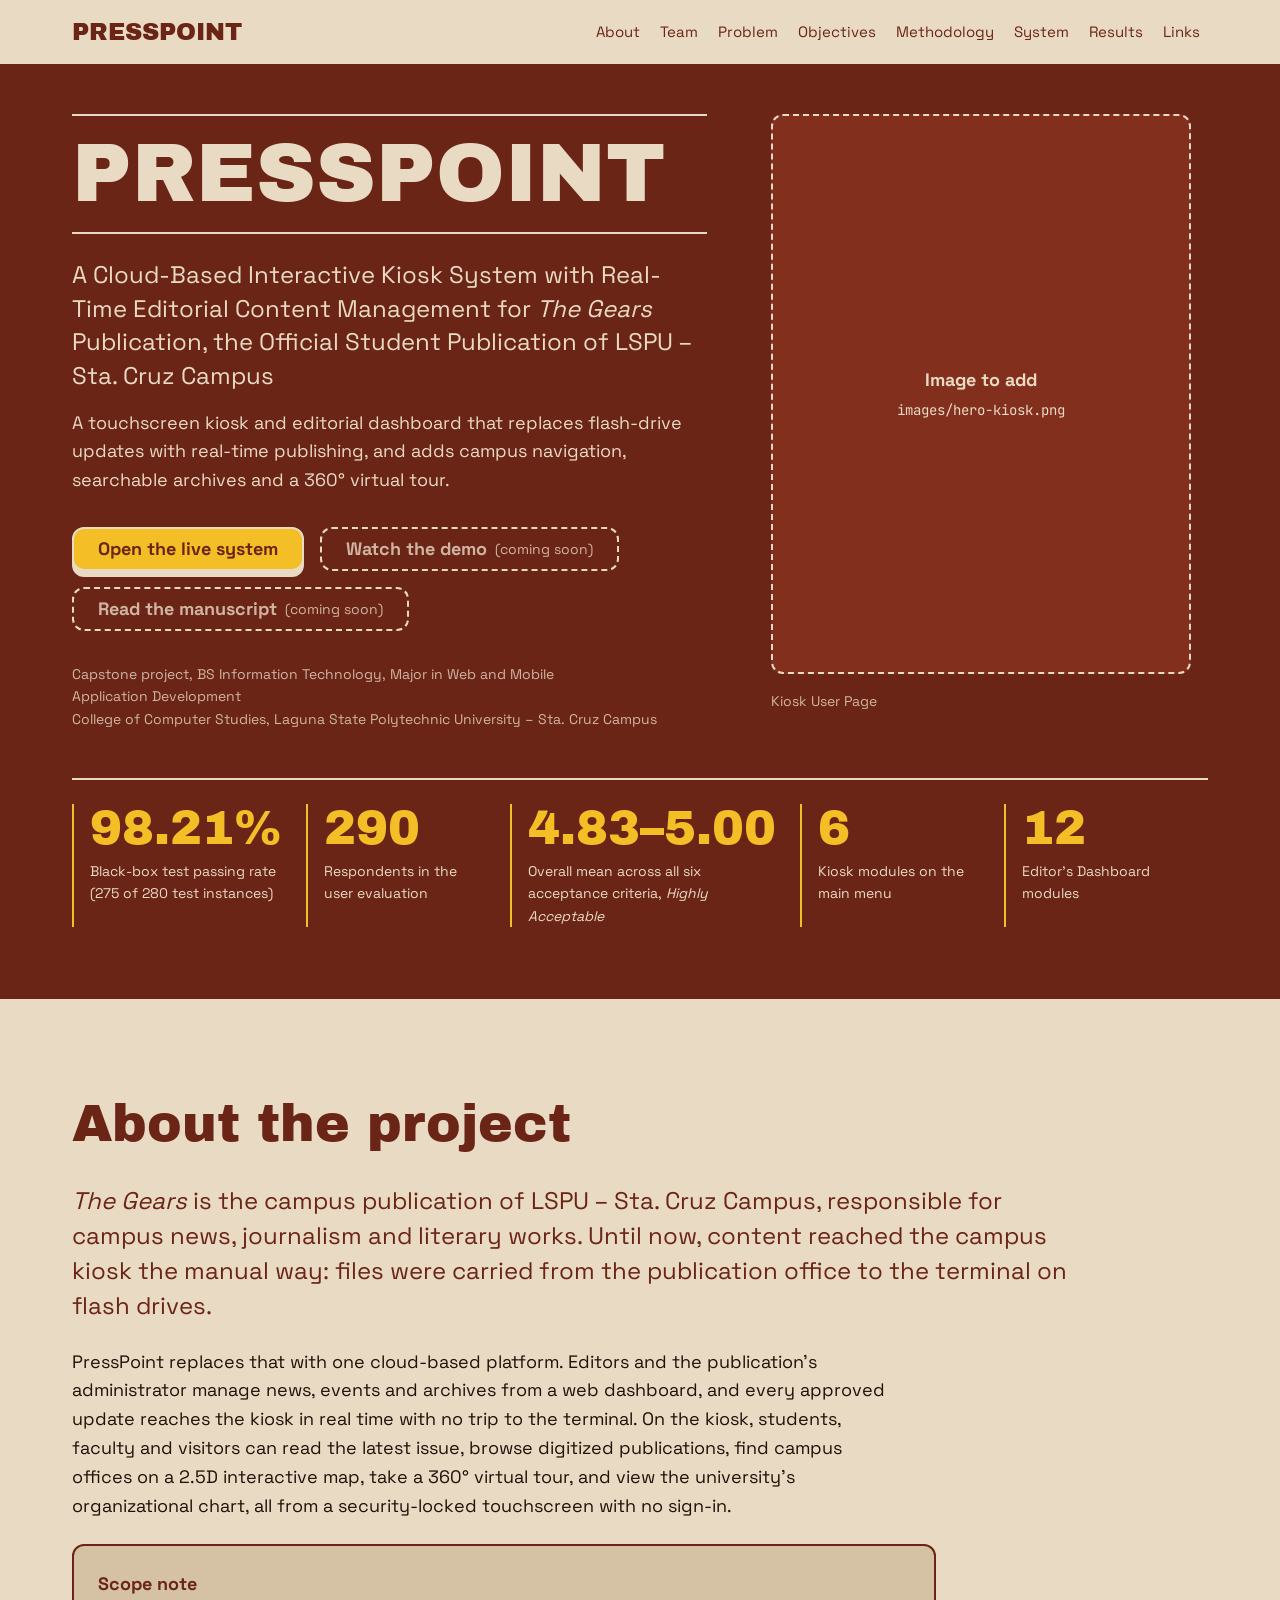
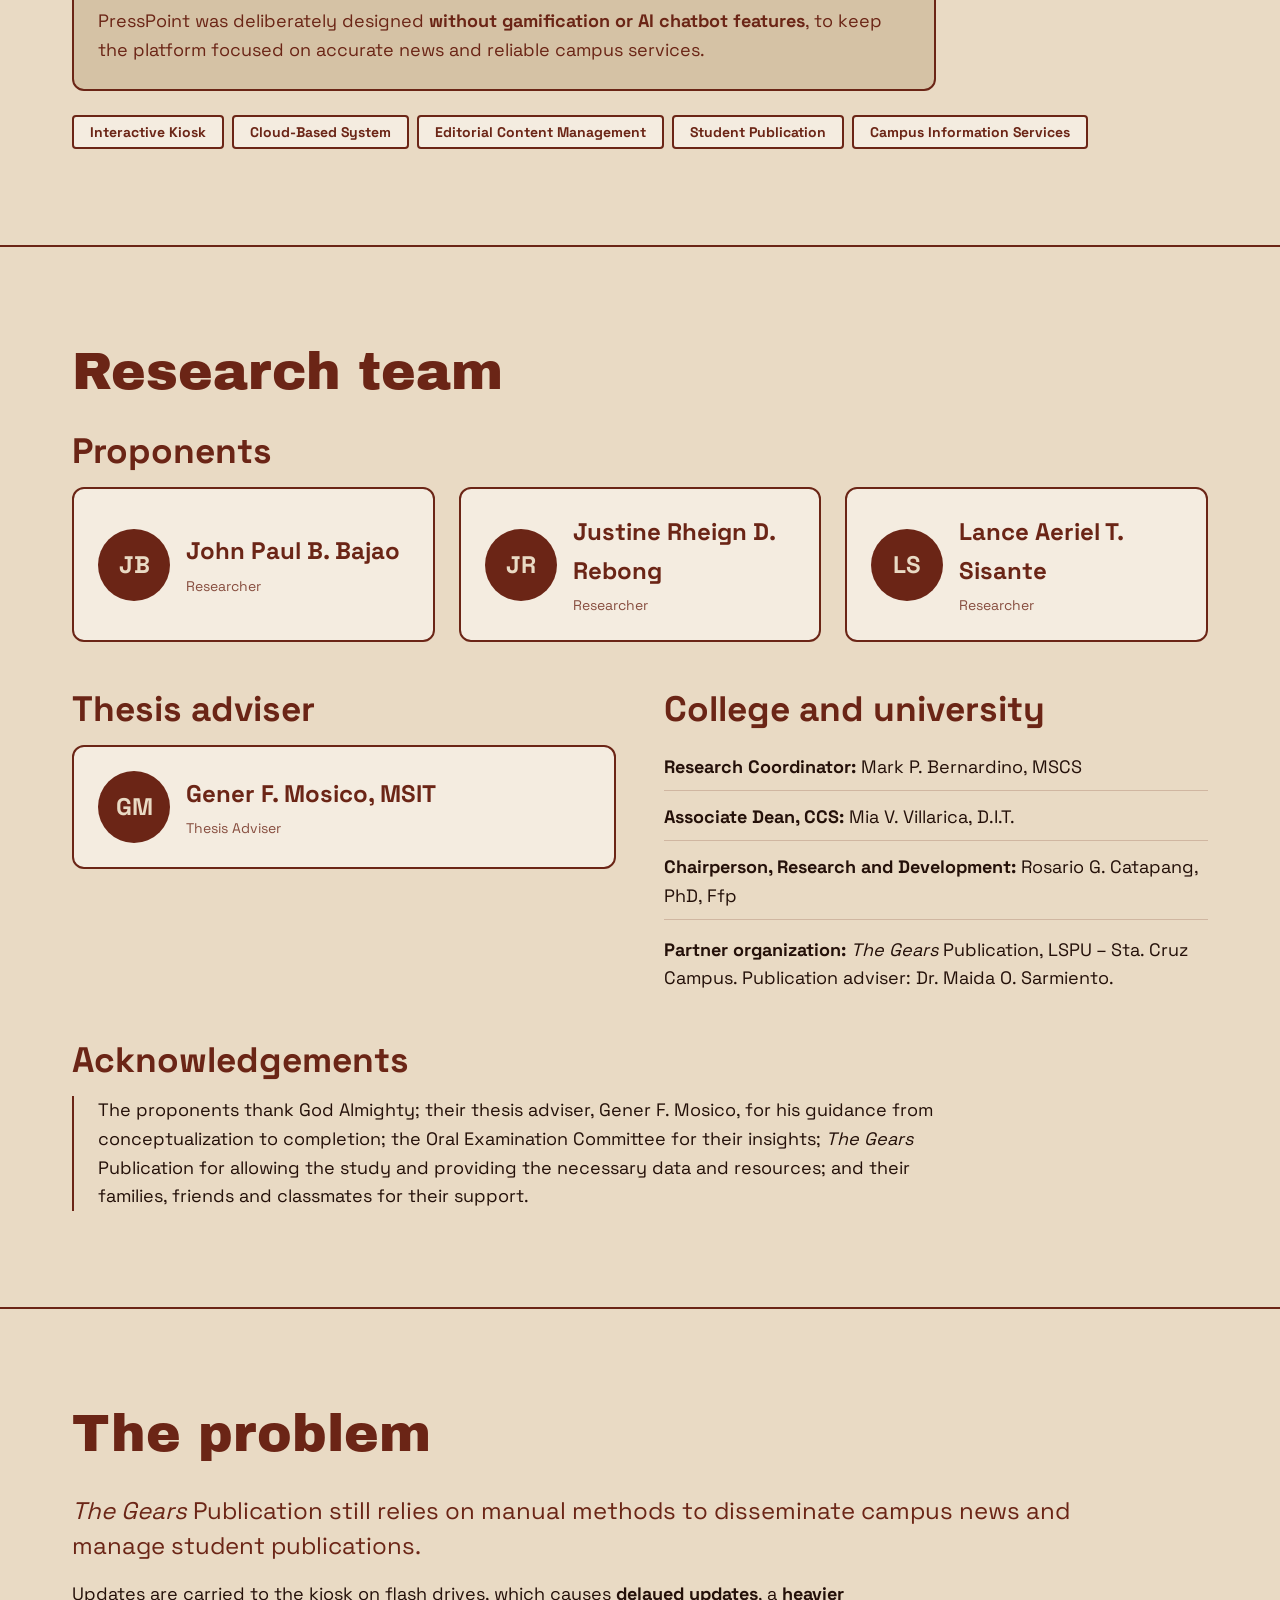
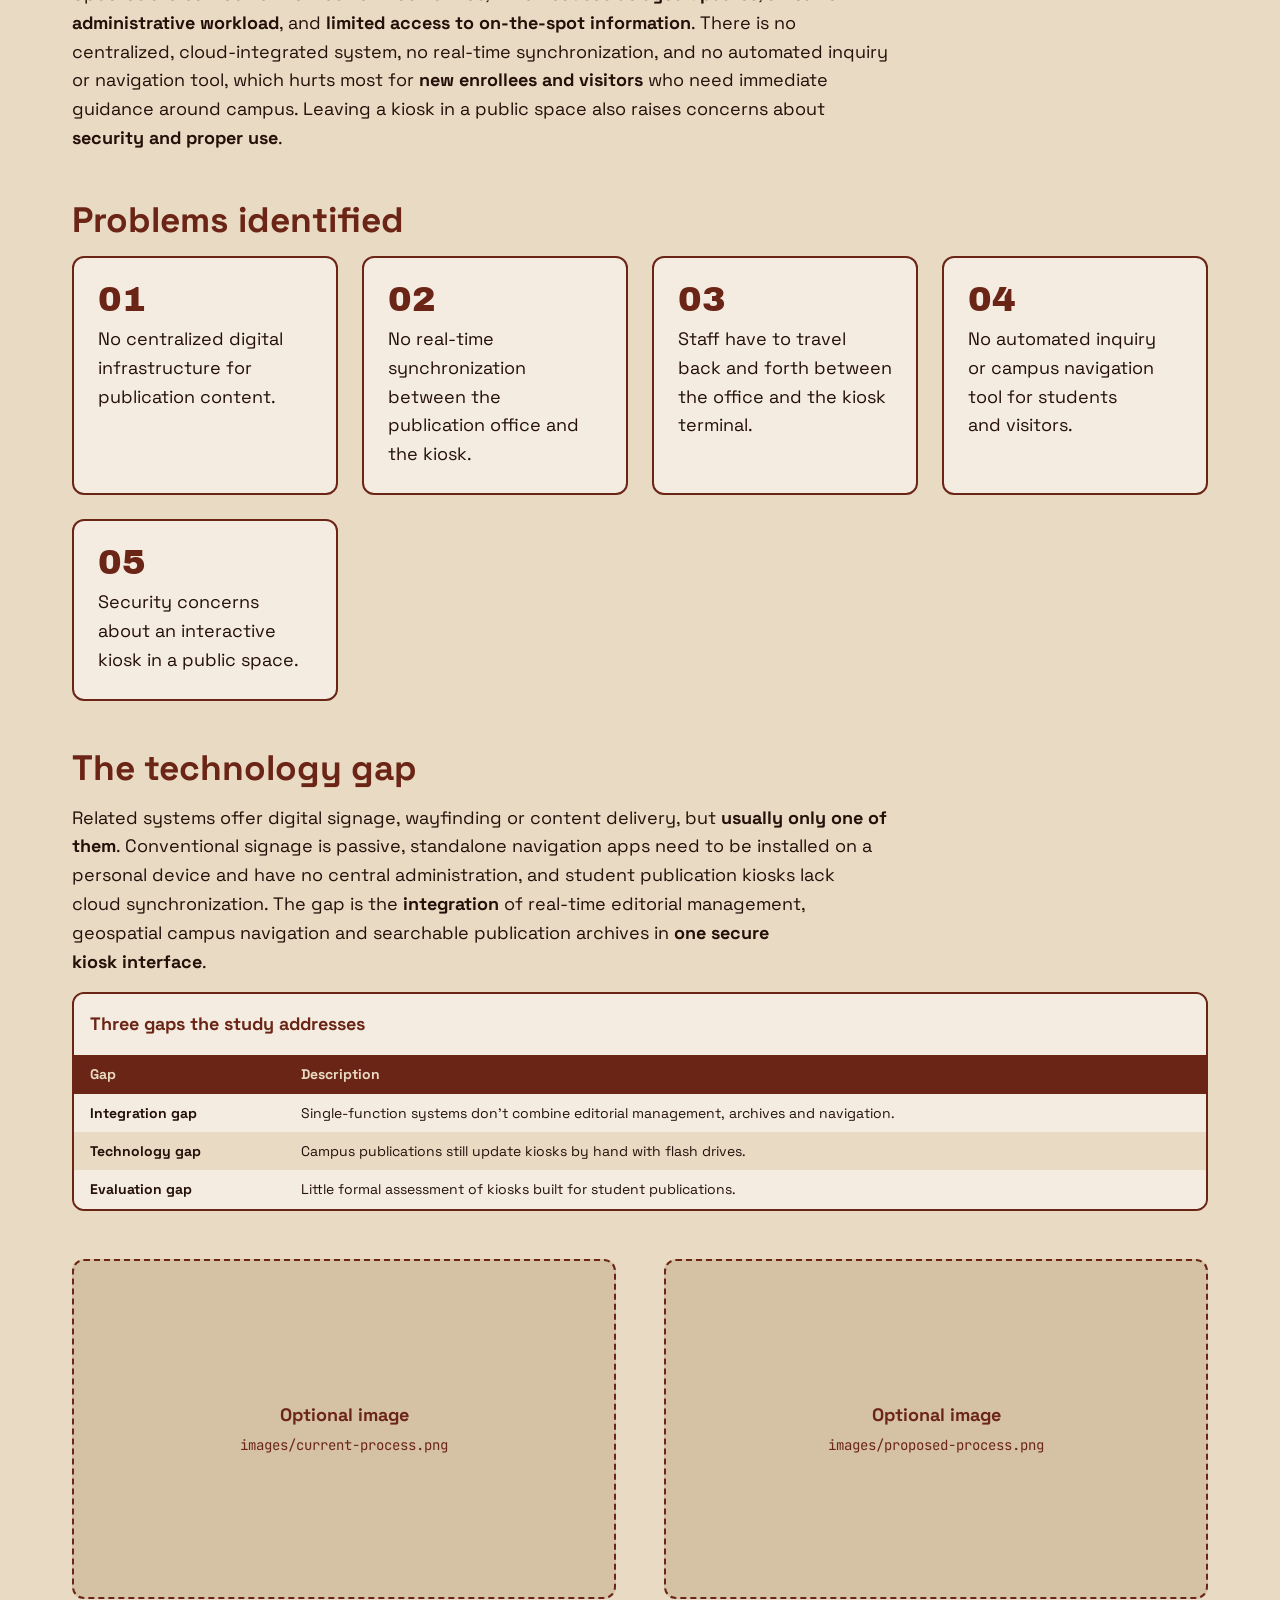
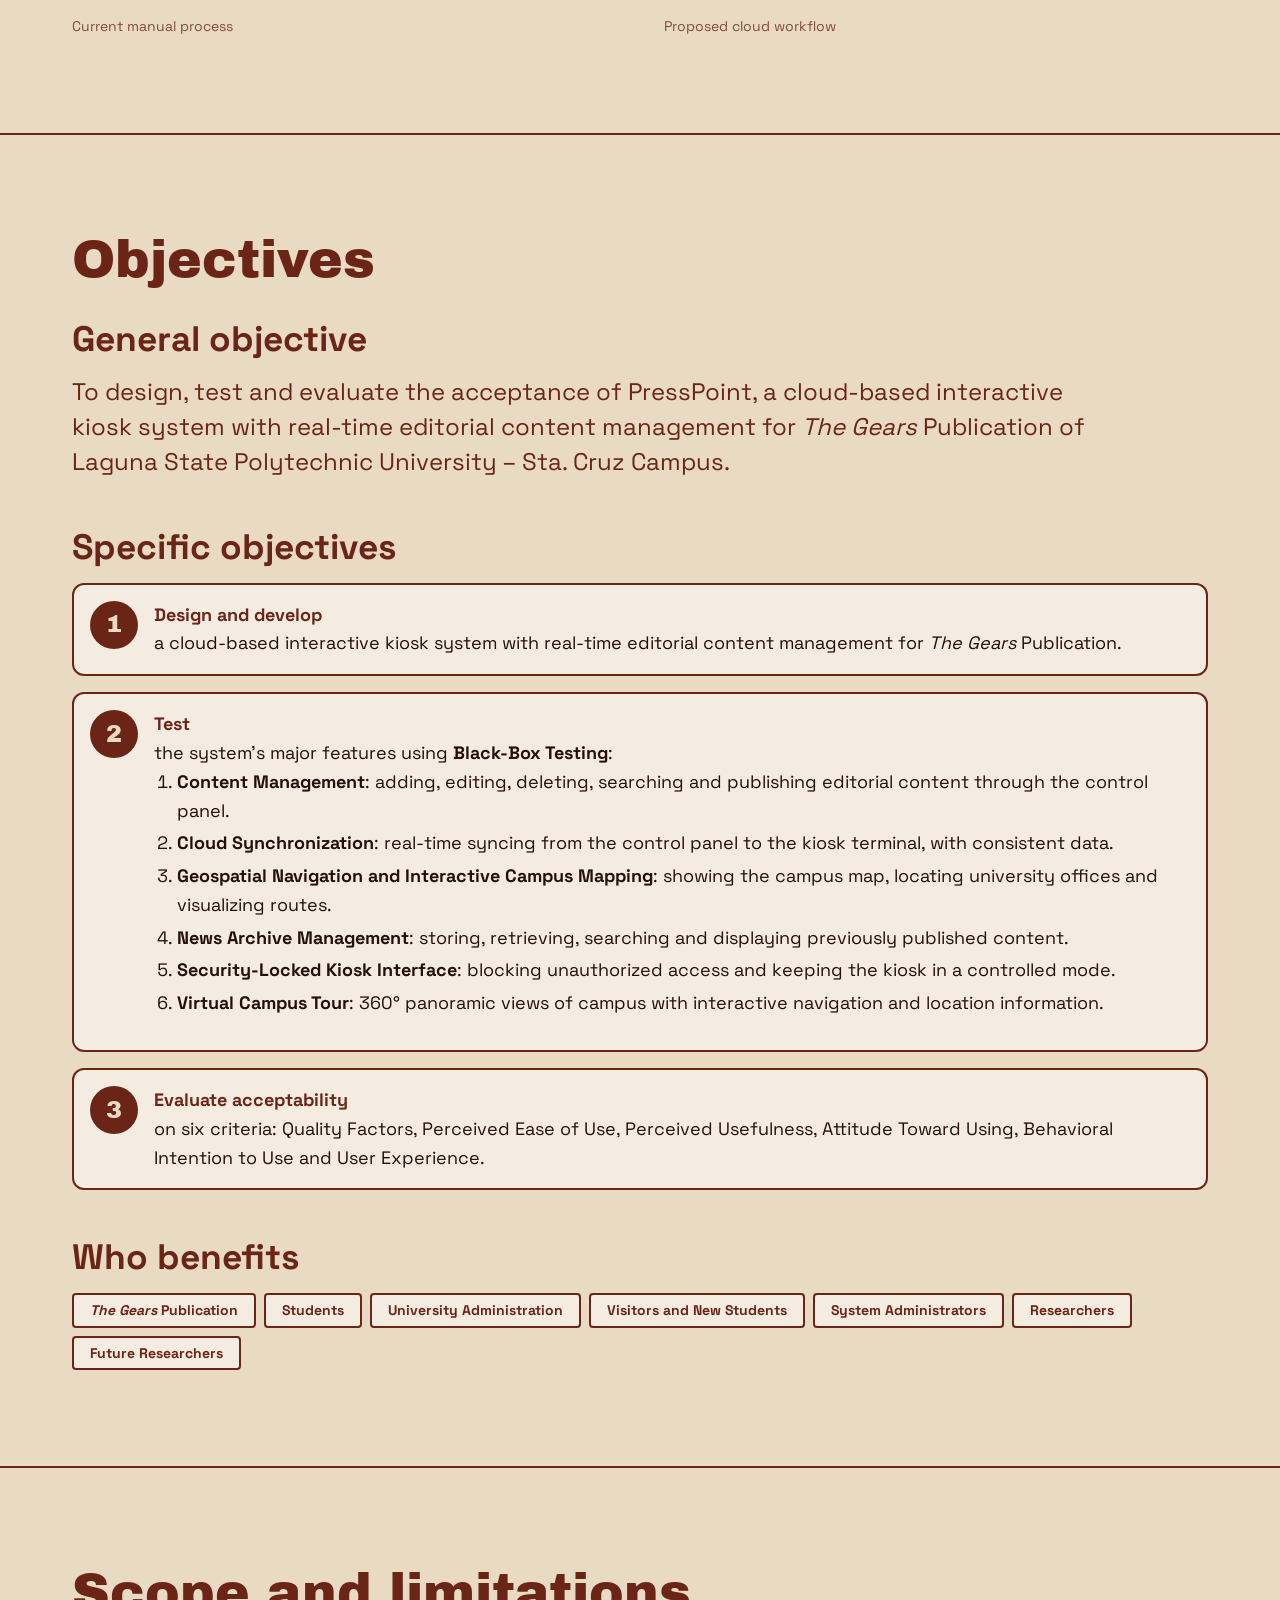
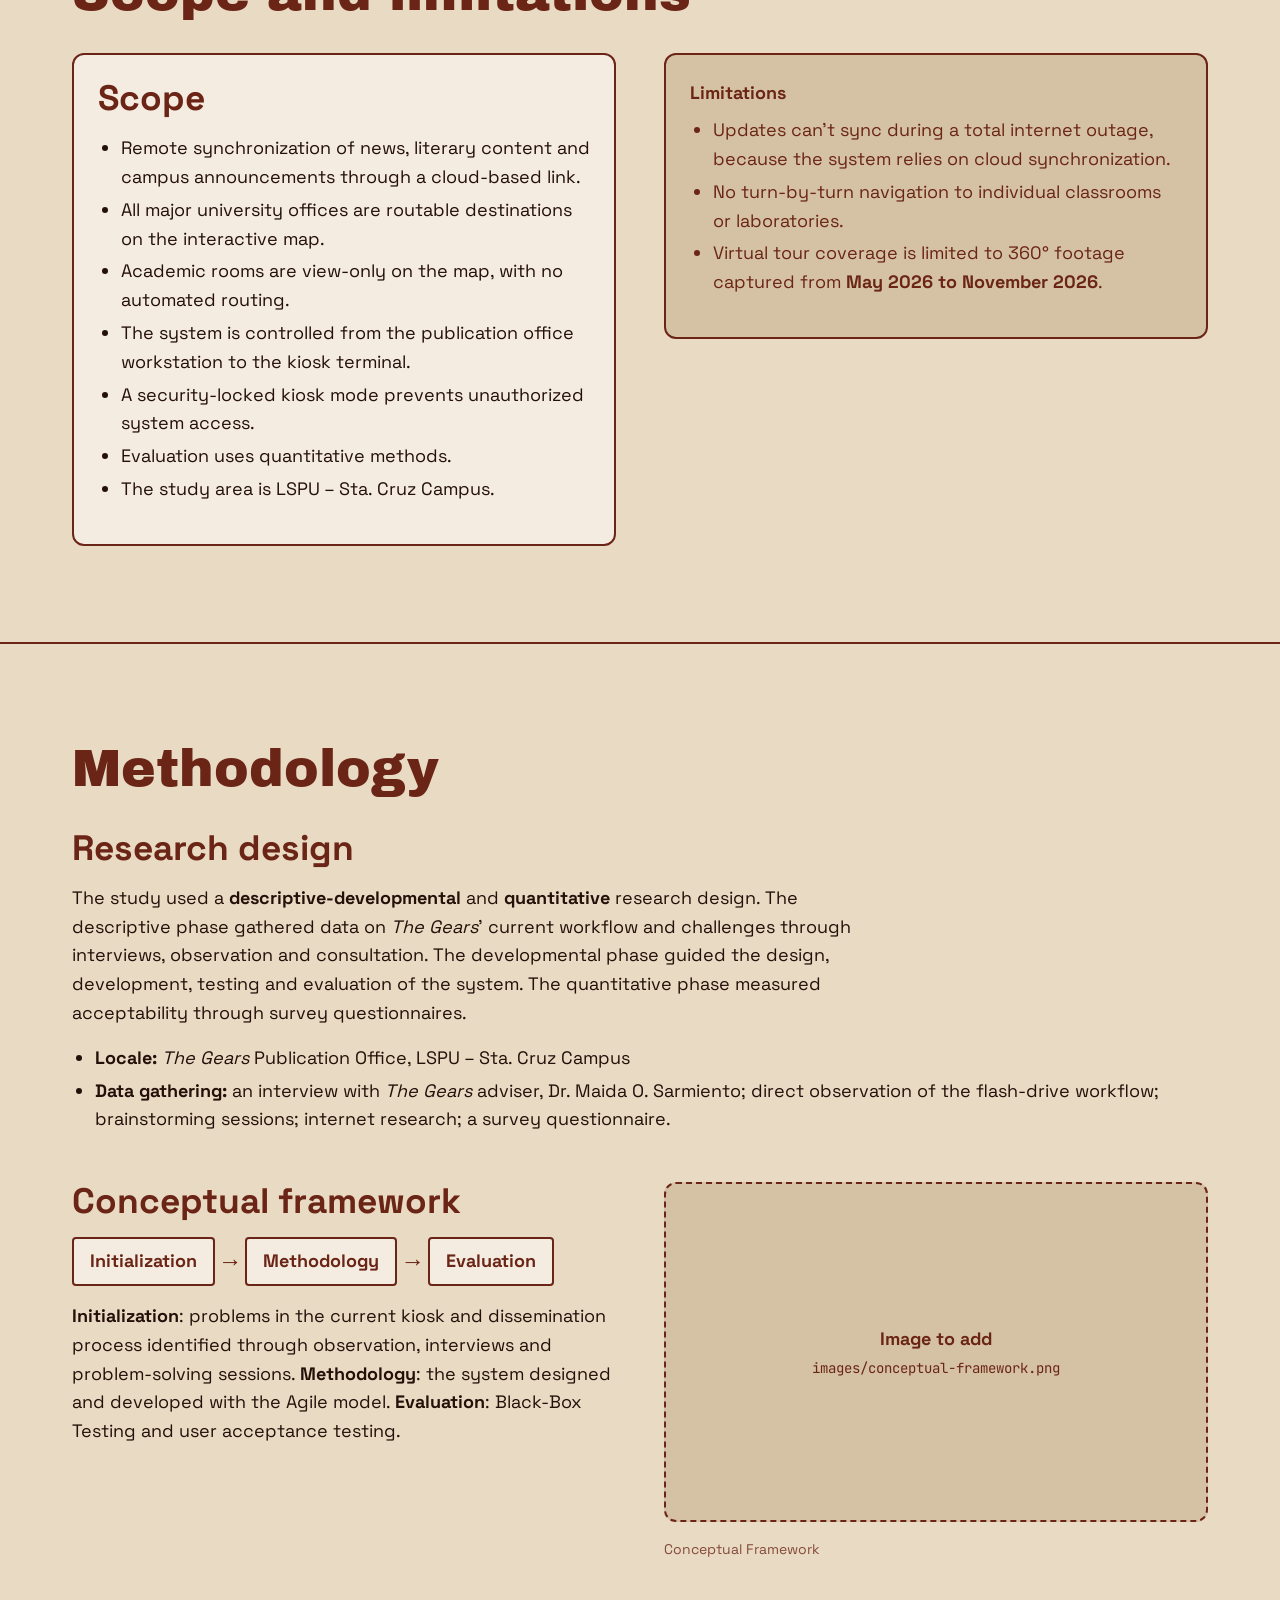
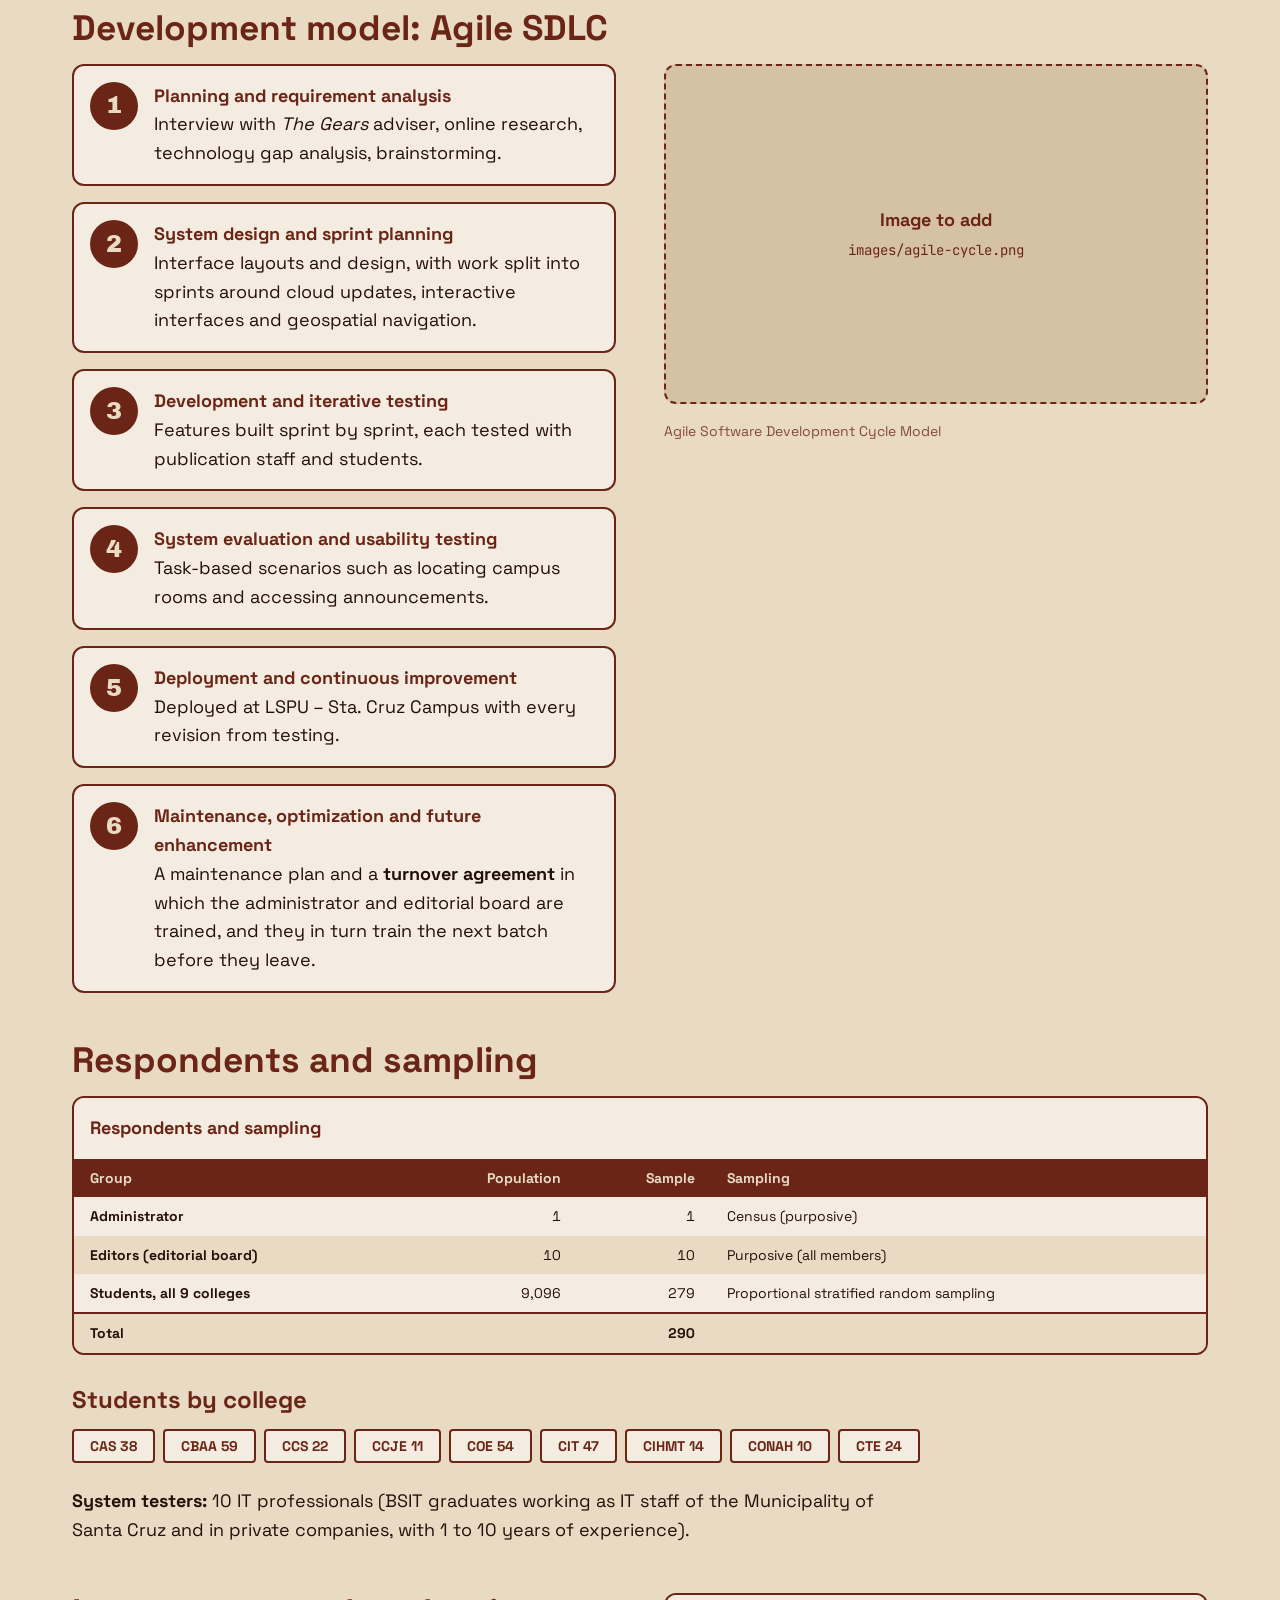
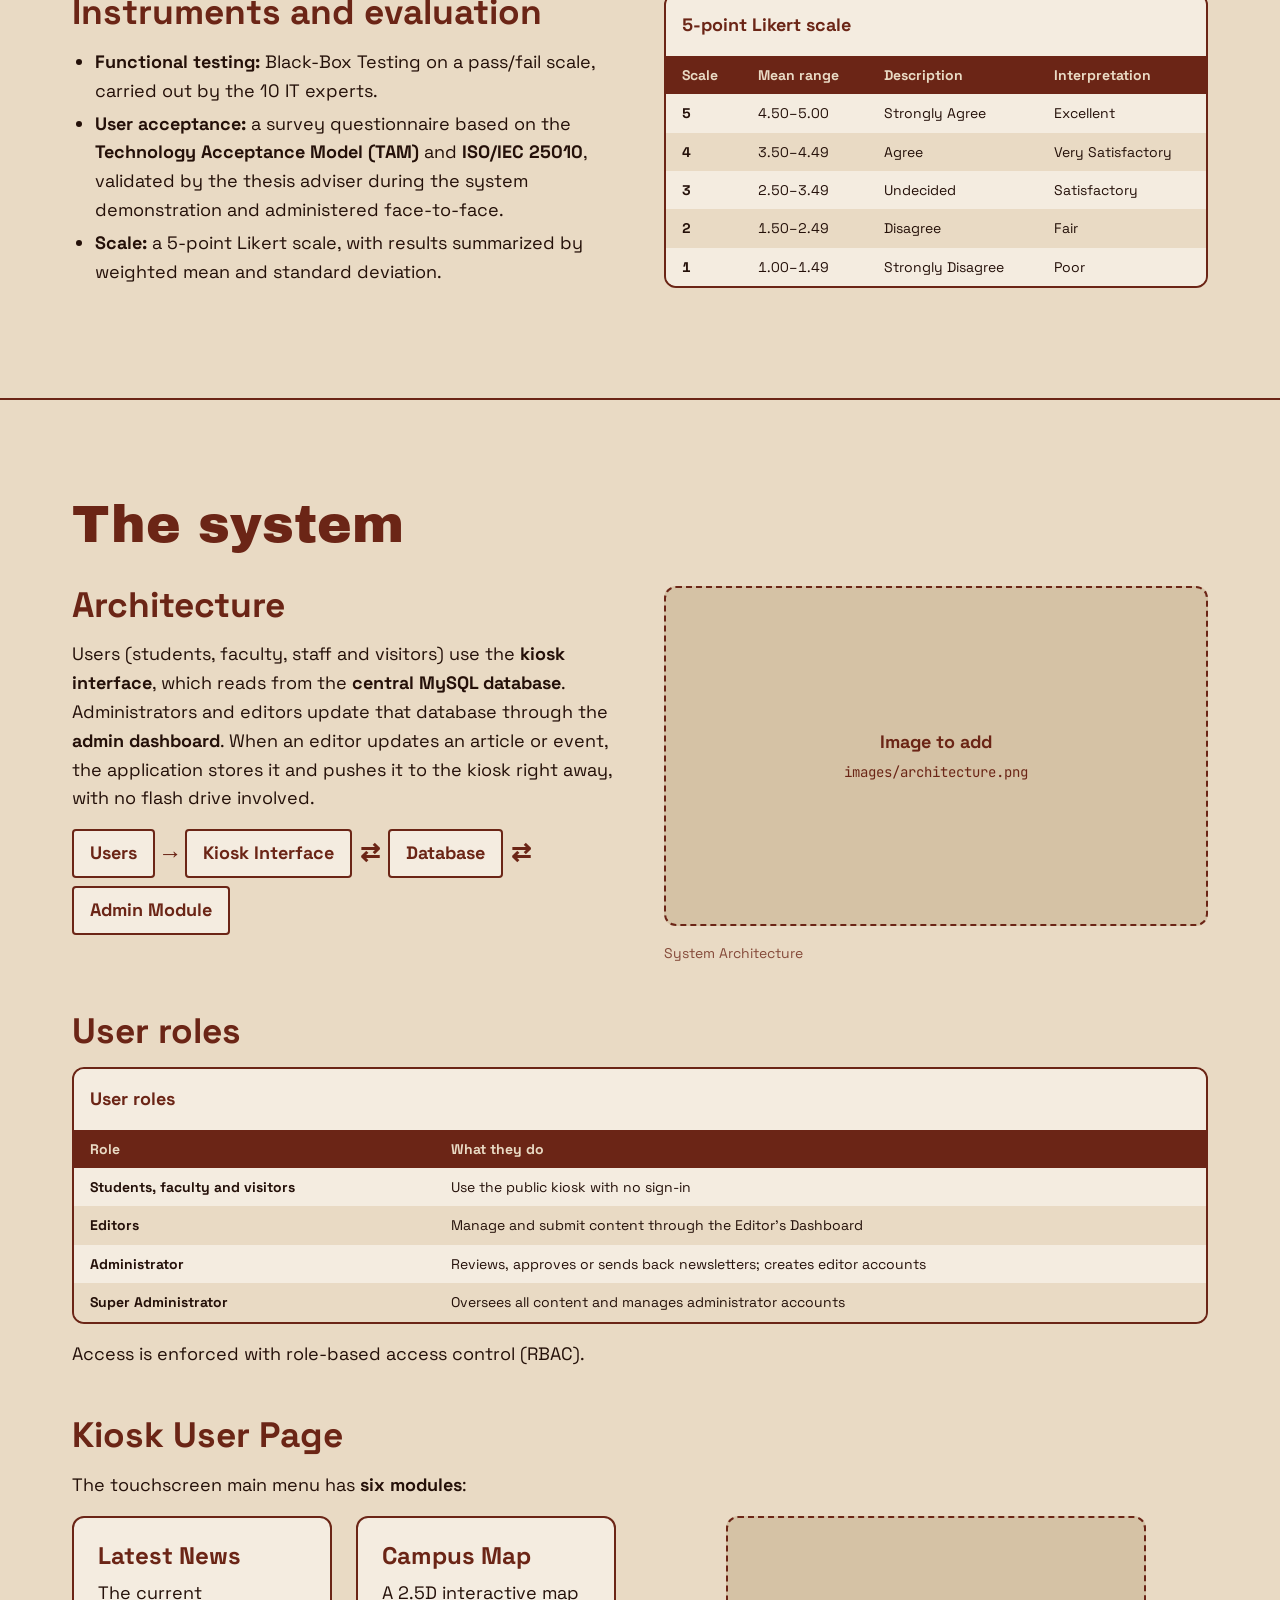
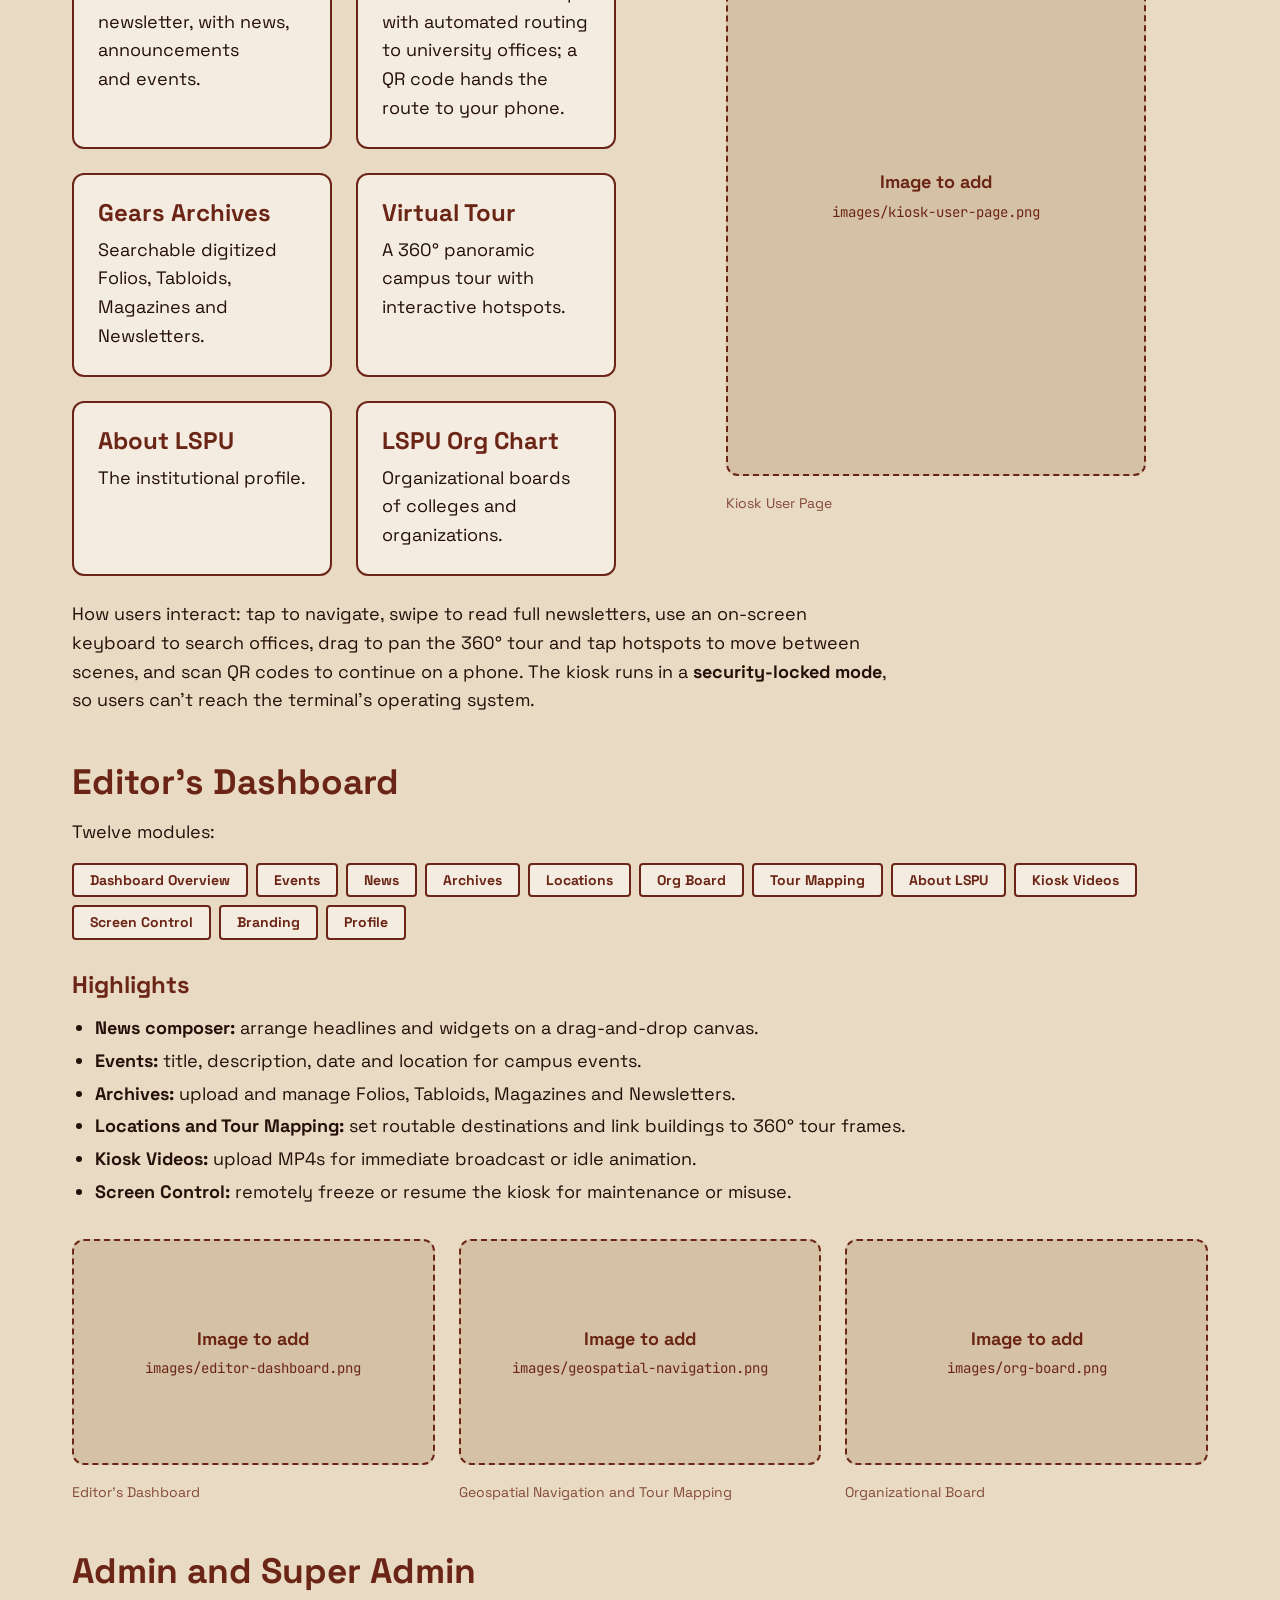
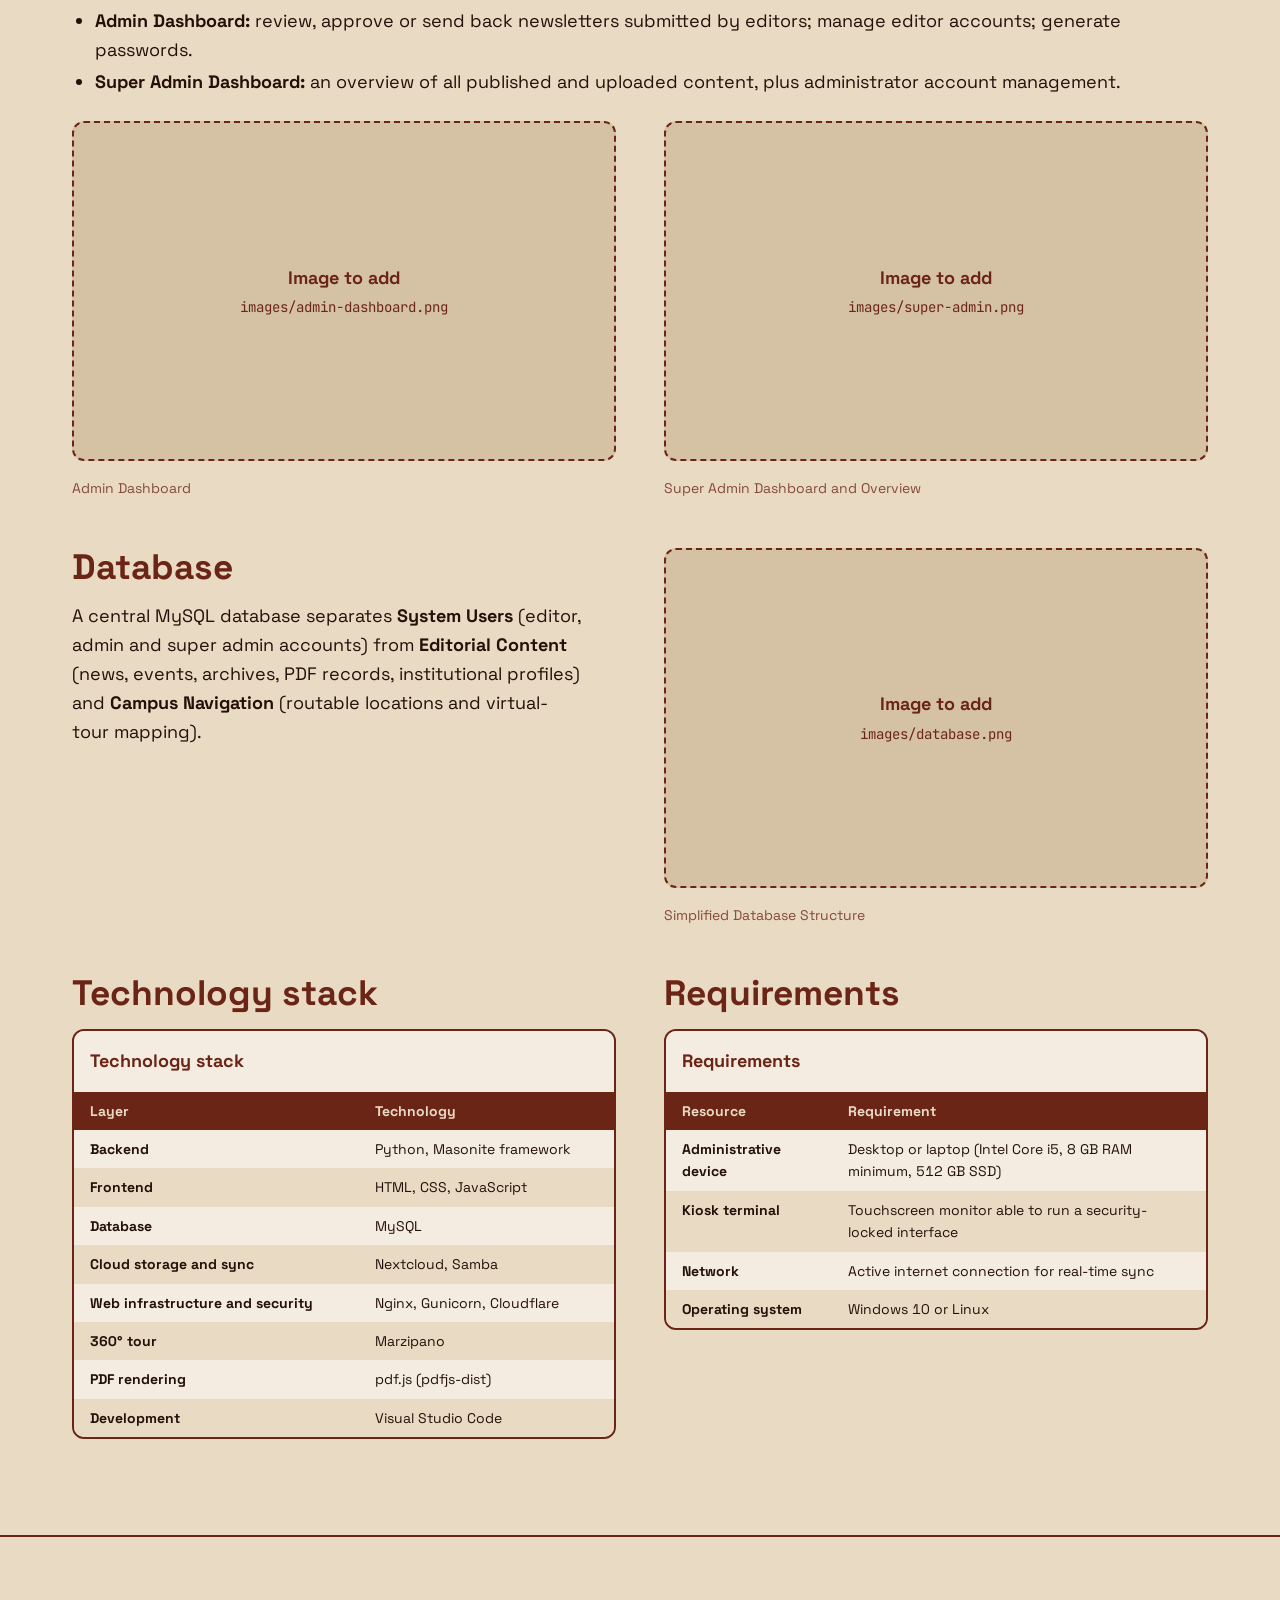
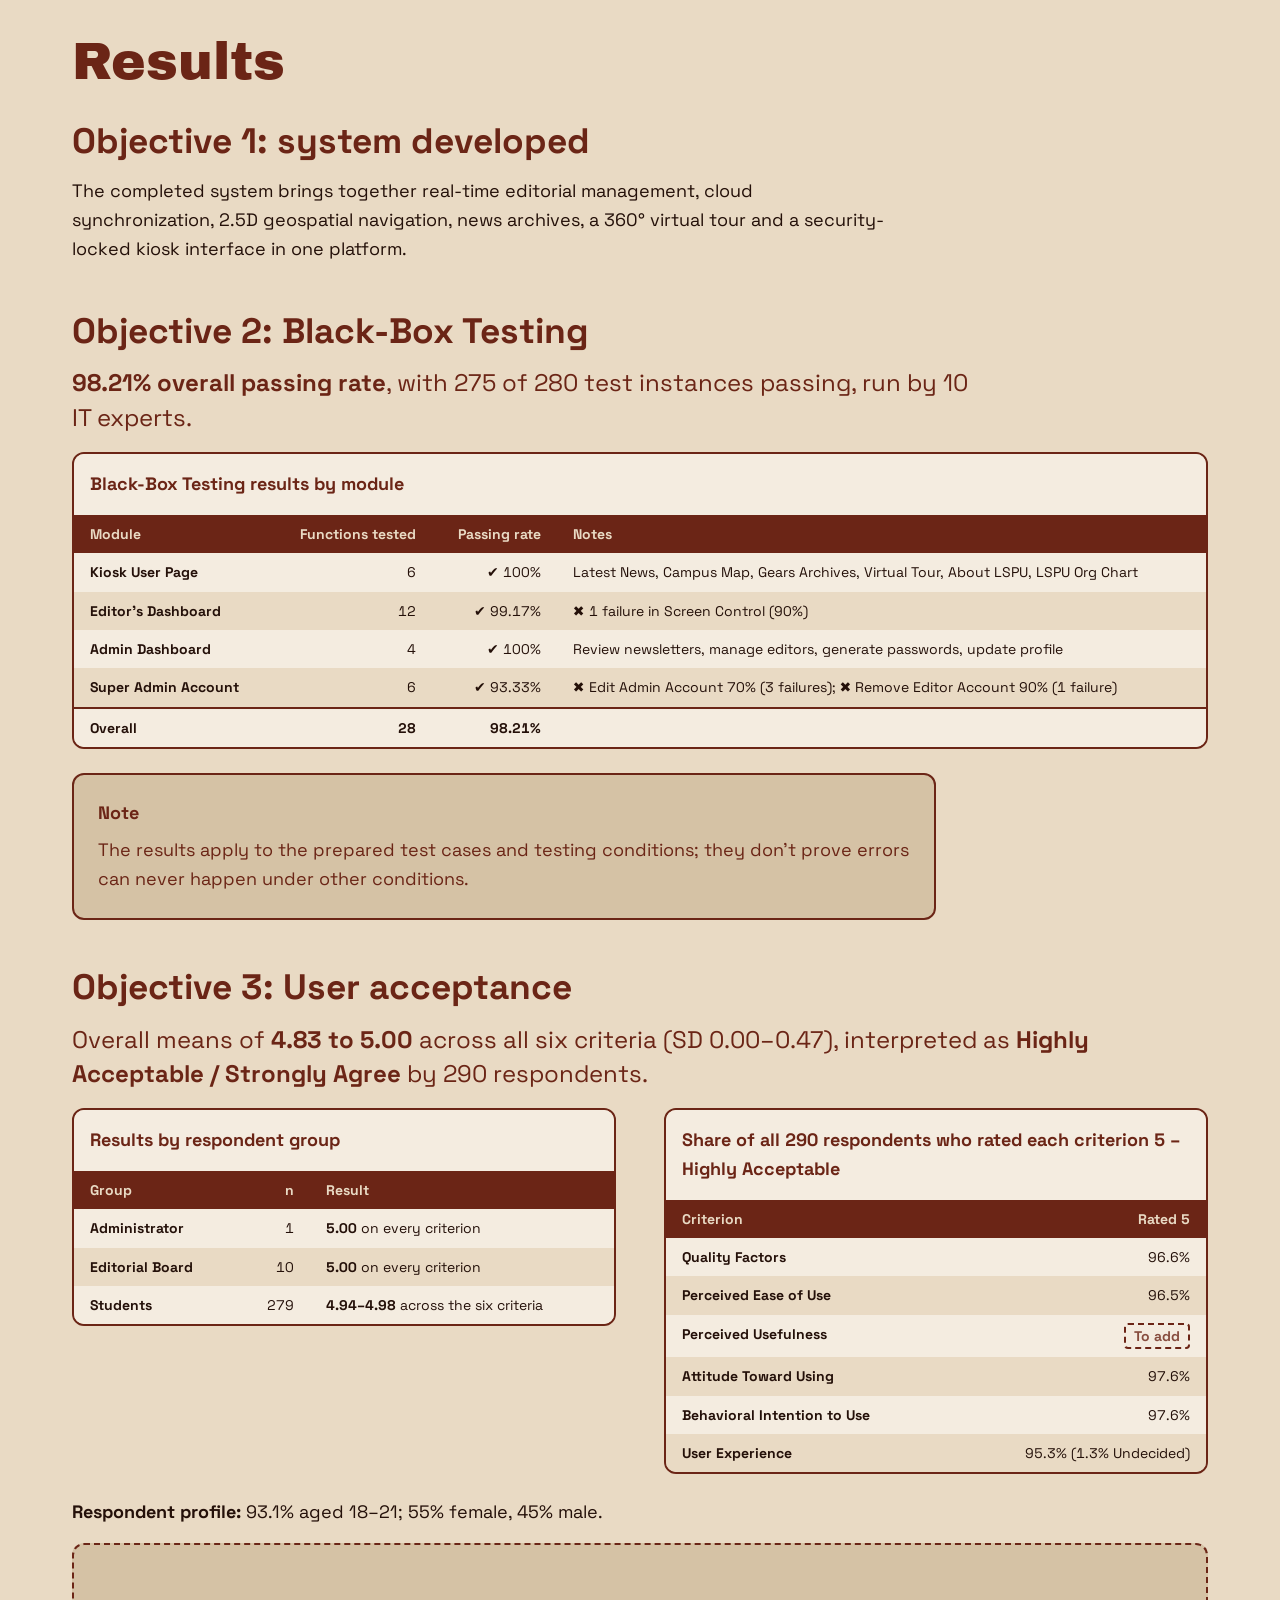
==== index.html @ 2e7626ba "The overall design layout of presspoint-pages (no videos, images, links for now)." ====
<!doctype html>
<!--
  PressPoint GitHub page
  ------------------------------------------------------------------
  Content:  README.md  (manuscript is the source of truth)
  Design:   DESIGN.md  (§9 explains the folders and class names)

  HOW TO EDIT
  - Every spot that still needs content is marked with a comment that
    starts with "EDIT:". Search this file for EDIT: to find them all.
  - Each section starts with a banner comment like  ===== 4. THE PROBLEM =====
  - Missing text shows as <span class="pending">…</span>. Replace the whole
    span with the real text.
  - Missing images show as a dashed "Image to add" box (figure-placeholder).
    Replace it with the figure-frame markup given in the comment next to it.
-->
<html lang="en">
<head>
  <meta charset="utf-8">
  <meta name="viewport" content="width=device-width, initial-scale=1">
  <title>PressPoint · Cloud-Based Interactive Kiosk for The Gears</title>
  <meta name="description" content="PressPoint is a touchscreen kiosk and editorial dashboard for The Gears Publication of LSPU – Sta. Cruz Campus, with real-time publishing, campus navigation, searchable archives and a 360° virtual tour.">

  <!-- Load order matters: tokens → base → components → sections -->
  <link rel="stylesheet" href="styles/tokens.css">
  <link rel="stylesheet" href="styles/base.css">
  <link rel="stylesheet" href="styles/buttons/buttons.css">
  <link rel="stylesheet" href="styles/navbar/navbar.css">
  <link rel="stylesheet" href="styles/footer/footer.css">
  <link rel="stylesheet" href="styles/content/content.css">
  <link rel="stylesheet" href="styles/sections/sections.css">

  <script src="styles/navbar/navbar.js" defer></script>
</head>
<body>

<!-- ===================================================================
     0. NAVIGATION BAR  (same markup as styles/navbar/navbar.html)
     =================================================================== -->
<a class="skip-link" href="#content">Skip to content</a>

<header class="navbar" data-navbar>
  <nav class="navbar-inner container" aria-label="Main">
    <a class="navbar-brand" href="#top">PressPoint</a>

    <button class="navbar-toggle" type="button"
            aria-expanded="false" aria-controls="navbar-menu" data-navbar-toggle>
      <span class="navbar-toggle-icon" aria-hidden="true"></span>
      Menu
    </button>

    <ul class="navbar-menu" id="navbar-menu" data-navbar-menu>
      <li><a class="navbar-link" href="#about">About</a></li>
      <li><a class="navbar-link" href="#team">Team</a></li>
      <li><a class="navbar-link" href="#problem">Problem</a></li>
      <li><a class="navbar-link" href="#objectives">Objectives</a></li>
      <li><a class="navbar-link" href="#methodology">Methodology</a></li>
      <li><a class="navbar-link" href="#system">System</a></li>
      <li><a class="navbar-link" href="#results">Results</a></li>
      <li><a class="navbar-link" href="#links">Links</a></li>
    </ul>
  </nav>
</header>

<main id="content">

<!-- ===================================================================
     1. HERO / MASTHEAD
     =================================================================== -->
<section class="masthead surface-brand" id="top" aria-labelledby="masthead-title">
  <div class="container">
    <div class="masthead-layout">

      <div class="masthead-text">

        <div class="masthead-nameplate">
          <h1 class="masthead-title" id="masthead-title">PressPoint</h1>
        </div>

        <p class="masthead-subtitle">
          A Cloud-Based Interactive Kiosk System with Real-Time Editorial Content Management for
          <em>The Gears</em> Publication, the Official Student Publication of LSPU – Sta. Cruz Campus
        </p>

        <p class="masthead-summary">
          A touchscreen kiosk and editorial dashboard that replaces flash-drive updates with real-time
          publishing, and adds campus navigation, searchable archives and a 360° virtual tour.
        </p>

        <div class="button-group">
          <a class="button button-primary" href="https://presspoint-gears.me">Open the live system</a>

          <!-- EDIT: demo video link. Replace this span with:
               <a class="button button-secondary" href="DEMO-LINK">Watch the demo</a> -->
          <span class="button button-secondary is-pending">Watch the demo <span class="button-note">(coming soon)</span></span>

          <!-- EDIT: manuscript link. Replace this span with:
               <a class="button button-secondary" href="files/presspoint-manuscript.pdf">Read the manuscript</a> -->
          <span class="button button-secondary is-pending">Read the manuscript <span class="button-note">(coming soon)</span></span>
        </div>

        <p class="masthead-byline">
          Capstone project, BS Information Technology, Major in Web and Mobile Application Development<br>
          College of Computer Studies, Laguna State Polytechnic University – Sta. Cruz Campus
        </p>
      </div>

      <figure class="figure figure-portrait masthead-figure">
        <!-- EDIT: hero image. Replace the placeholder div with:
             <div class="figure-frame"><img src="images/hero-kiosk.png"
               alt="PressPoint kiosk main menu showing six module buttons"
               width="768" height="1024"></div> -->
        <div class="figure-placeholder">
          <span class="figure-placeholder-title">Image to add</span>
          <span class="figure-placeholder-path">images/hero-kiosk.png</span>
        </div>
        <figcaption class="figure-caption">Kiosk User Page</figcaption>
      </figure>

    </div>

    <!-- Key figures. To add/remove one, copy/delete an <li>. -->
    <ul class="stats-strip" aria-label="Key figures">
      <li class="stats-strip-item">
        <span class="stats-strip-number">98.21%</span>
        <span class="stats-strip-label">Black-box test passing rate (275 of 280 test instances)</span>
      </li>
      <li class="stats-strip-item">
        <span class="stats-strip-number">290</span>
        <span class="stats-strip-label">Respondents in the user evaluation</span>
      </li>
      <li class="stats-strip-item">
        <span class="stats-strip-number">4.83–5.00</span>
        <span class="stats-strip-label">Overall mean across all six acceptance criteria, <em>Highly Acceptable</em></span>
      </li>
      <li class="stats-strip-item">
        <span class="stats-strip-number">6</span>
        <span class="stats-strip-label">Kiosk modules on the main menu</span>
      </li>
      <li class="stats-strip-item">
        <span class="stats-strip-number">12</span>
        <span class="stats-strip-label">Editor’s Dashboard modules</span>
      </li>
    </ul>
  </div>
</section>

<!-- ===================================================================
     2. ABOUT THE PROJECT
     =================================================================== -->
<section class="section" id="about" aria-labelledby="about-title">
  <div class="container">
    <header class="section-header">
      <h2 class="section-title" id="about-title">About the project</h2>
    </header>

    <div class="stack">
      <p class="lead">
        <em>The Gears</em> is the campus publication of LSPU – Sta. Cruz Campus, responsible for campus
        news, journalism and literary works. Until now, content reached the campus kiosk the manual way:
        files were carried from the publication office to the terminal on flash drives.
      </p>
      <p>
        PressPoint replaces that with one cloud-based platform. Editors and the publication’s administrator
        manage news, events and archives from a web dashboard, and every approved update reaches the kiosk
        in real time with no trip to the terminal. On the kiosk, students, faculty and visitors can read the
        latest issue, browse digitized publications, find campus offices on a 2.5D interactive map, take a
        360° virtual tour, and view the university’s organizational chart, all from a security-locked
        touchscreen with no sign-in.
      </p>

      <aside class="callout">
        <span class="callout-label">Scope note</span>
        <p>
          PressPoint was deliberately designed <strong>without gamification or AI chatbot features</strong>,
          to keep the platform focused on accurate news and reliable campus services.
        </p>
      </aside>

      <div>
        <h3 class="visually-hidden">Keywords</h3>
        <ul class="tag-list" aria-label="Keywords">
          <li class="tag">Interactive Kiosk</li>
          <li class="tag">Cloud-Based System</li>
          <li class="tag">Editorial Content Management</li>
          <li class="tag">Student Publication</li>
          <li class="tag">Campus Information Services</li>
        </ul>
      </div>
    </div>
  </div>
</section>

<!-- ===================================================================
     3. RESEARCH TEAM
     =================================================================== -->
<section class="section" id="team" aria-labelledby="team-title">
  <div class="container">
    <header class="section-header">
      <h2 class="section-title" id="team-title">Research team</h2>
    </header>

    <h3 class="subsection-title">Proponents</h3>
    <!-- EDIT: headshots. To use a photo, replace the initials inside .avatar with:
         <img src="images/team-bajao.jpg" alt="" width="144" height="144">
         (alt="" because the name is written right next to it) -->
    <ul class="layout-grid">
      <li class="card team-card">
        <span class="avatar" aria-hidden="true">JB</span>
        <div>
          <p class="team-name">John Paul B. Bajao</p>
          <span class="card-meta">Researcher</span>
        </div>
      </li>
      <li class="card team-card">
        <span class="avatar" aria-hidden="true">JR</span>
        <div>
          <p class="team-name">Justine Rheign D. Rebong</p>
          <span class="card-meta">Researcher</span>
        </div>
      </li>
      <li class="card team-card">
        <span class="avatar" aria-hidden="true">LS</span>
        <div>
          <p class="team-name">Lance Aeriel T. Sisante</p>
          <span class="card-meta">Researcher</span>
        </div>
      </li>
    </ul>

    <div class="subsection layout-split">
      <div>
        <h3 class="subsection-title">Thesis adviser</h3>
        <div class="card team-card">
          <span class="avatar" aria-hidden="true">GM</span>
          <div>
            <p class="team-name">Gener F. Mosico, MSIT</p>
            <span class="card-meta">Thesis Adviser</span>
          </div>
        </div>
      </div>

      <div>
        <h3 class="subsection-title">College and university</h3>
        <ul class="people-list">
          <li><strong>Research Coordinator:</strong> Mark P. Bernardino, MSCS</li>
          <li><strong>Associate Dean, CCS:</strong> Mia V. Villarica, D.I.T.</li>
          <li><strong>Chairperson, Research and Development:</strong> Rosario G. Catapang, PhD, Ffp</li>
        </ul>
        <p>
          <strong>Partner organization:</strong> <em>The Gears</em> Publication, LSPU – Sta. Cruz Campus.
          Publication adviser: Dr. Maida O. Sarmiento.
        </p>
      </div>
    </div>

    <div class="subsection">
      <h3 class="subsection-title">Acknowledgements</h3>
      <p class="quote">
        The proponents thank God Almighty; their thesis adviser, Gener F. Mosico, for his guidance from
        conceptualization to completion; the Oral Examination Committee for their insights;
        <em>The Gears</em> Publication for allowing the study and providing the necessary data and
        resources; and their families, friends and classmates for their support.
      </p>
    </div>
  </div>
</section>

<!-- ===================================================================
     4. THE PROBLEM
     =================================================================== -->
<section class="section" id="problem" aria-labelledby="problem-title">
  <div class="container">
    <header class="section-header">
      <h2 class="section-title" id="problem-title">The problem</h2>
    </header>

    <p class="lead">
      <em>The Gears</em> Publication still relies on manual methods to disseminate campus news and manage
      student publications.
    </p>
    <p>
      Updates are carried to the kiosk on flash drives, which causes <strong>delayed updates</strong>, a
      <strong>heavier administrative workload</strong>, and <strong>limited access to on-the-spot
      information</strong>. There is no centralized, cloud-integrated system, no real-time synchronization,
      and no automated inquiry or navigation tool, which hurts most for <strong>new enrollees and
      visitors</strong> who need immediate guidance around campus. Leaving a kiosk in a public space also
      raises concerns about <strong>security and proper use</strong>.
    </p>

    <div class="subsection">
      <h3 class="subsection-title">Problems identified</h3>
      <ol class="layout-grid">
        <li class="card"><span class="card-number" aria-hidden="true">01</span>
          <p class="card-text">No centralized digital infrastructure for publication content.</p></li>
        <li class="card"><span class="card-number" aria-hidden="true">02</span>
          <p class="card-text">No real-time synchronization between the publication office and the kiosk.</p></li>
        <li class="card"><span class="card-number" aria-hidden="true">03</span>
          <p class="card-text">Staff have to travel back and forth between the office and the kiosk terminal.</p></li>
        <li class="card"><span class="card-number" aria-hidden="true">04</span>
          <p class="card-text">No automated inquiry or campus navigation tool for students and visitors.</p></li>
        <li class="card"><span class="card-number" aria-hidden="true">05</span>
          <p class="card-text">Security concerns about an interactive kiosk in a public space.</p></li>
      </ol>
    </div>

    <div class="subsection">
      <h3 class="subsection-title">The technology gap</h3>
      <p>
        Related systems offer digital signage, wayfinding or content delivery, but <strong>usually only one
        of them</strong>. Conventional signage is passive, standalone navigation apps need to be installed on
        a personal device and have no central administration, and student publication kiosks lack cloud
        synchronization. The gap is the <strong>integration</strong> of real-time editorial management,
        geospatial campus navigation and searchable publication archives in <strong>one secure kiosk
        interface</strong>.
      </p>

      <div class="table-wrapper" tabindex="0" role="region" aria-labelledby="gaps-caption">
        <table class="data-table">
          <caption id="gaps-caption">Three gaps the study addresses</caption>
          <thead>
            <tr><th scope="col">Gap</th><th scope="col">Description</th></tr>
          </thead>
          <tbody>
            <tr><th scope="row">Integration gap</th><td>Single-function systems don’t combine editorial management, archives and navigation.</td></tr>
            <tr><th scope="row">Technology gap</th><td>Campus publications still update kiosks by hand with flash drives.</td></tr>
            <tr><th scope="row">Evaluation gap</th><td>Little formal assessment of kiosks built for student publications.</td></tr>
          </tbody>
        </table>
      </div>
    </div>

    <!-- EDIT (optional): flowchart of the current manual process (Ch. III) beside
         the proposed cloud workflow. Delete this block if you won't use it. -->
    <div class="subsection layout-split">
      <figure class="figure">
        <div class="figure-placeholder">
          <span class="figure-placeholder-title">Optional image</span>
          <span class="figure-placeholder-path">images/current-process.png</span>
        </div>
        <figcaption class="figure-caption">Current manual process</figcaption>
      </figure>
      <figure class="figure">
        <div class="figure-placeholder">
          <span class="figure-placeholder-title">Optional image</span>
          <span class="figure-placeholder-path">images/proposed-process.png</span>
        </div>
        <figcaption class="figure-caption">Proposed cloud workflow</figcaption>
      </figure>
    </div>
  </div>
</section>

<!-- ===================================================================
     5. OBJECTIVES
     =================================================================== -->
<section class="section" id="objectives" aria-labelledby="objectives-title">
  <div class="container">
    <header class="section-header">
      <h2 class="section-title" id="objectives-title">Objectives</h2>
    </header>

    <h3 class="subsection-title">General objective</h3>
    <p class="lead">
      To design, test and evaluate the acceptance of PressPoint, a cloud-based interactive kiosk system with
      real-time editorial content management for <em>The Gears</em> Publication of Laguna State Polytechnic
      University – Sta. Cruz Campus.
    </p>

    <div class="subsection">
      <h3 class="subsection-title">Specific objectives</h3>
      <ol class="step-list">
        <li>
          <span class="step-title">Design and develop</span>
          a cloud-based interactive kiosk system with real-time editorial content management for
          <em>The Gears</em> Publication.
        </li>
        <li>
          <span class="step-title">Test</span>
          the system’s major features using <strong>Black-Box Testing</strong>:
          <ol>
            <li><strong>Content Management</strong>: adding, editing, deleting, searching and publishing editorial content through the control panel.</li>
            <li><strong>Cloud Synchronization</strong>: real-time syncing from the control panel to the kiosk terminal, with consistent data.</li>
            <li><strong>Geospatial Navigation and Interactive Campus Mapping</strong>: showing the campus map, locating university offices and visualizing routes.</li>
            <li><strong>News Archive Management</strong>: storing, retrieving, searching and displaying previously published content.</li>
            <li><strong>Security-Locked Kiosk Interface</strong>: blocking unauthorized access and keeping the kiosk in a controlled mode.</li>
            <li><strong>Virtual Campus Tour</strong>: 360° panoramic views of campus with interactive navigation and location information.</li>
          </ol>
        </li>
        <li>
          <span class="step-title">Evaluate acceptability</span>
          on six criteria: Quality Factors, Perceived Ease of Use, Perceived Usefulness, Attitude Toward
          Using, Behavioral Intention to Use and User Experience.
        </li>
      </ol>
    </div>

    <div class="subsection">
      <h3 class="subsection-title">Who benefits</h3>
      <ul class="tag-list">
        <li class="tag"><em>The Gears</em> Publication</li>
        <li class="tag">Students</li>
        <li class="tag">University Administration</li>
        <li class="tag">Visitors and New Students</li>
        <li class="tag">System Administrators</li>
        <li class="tag">Researchers</li>
        <li class="tag">Future Researchers</li>
      </ul>
    </div>
  </div>
</section>

<!-- ===================================================================
     6. SCOPE AND LIMITATIONS
     =================================================================== -->
<section class="section" id="scope" aria-labelledby="scope-title">
  <div class="container">
    <header class="section-header">
      <h2 class="section-title" id="scope-title">Scope and limitations</h2>
    </header>

    <div class="layout-split">
      <div class="card">
        <h3 class="subsection-title">Scope</h3>
        <ul>
          <li>Remote synchronization of news, literary content and campus announcements through a cloud-based link.</li>
          <li>All major university offices are routable destinations on the interactive map.</li>
          <li>Academic rooms are view-only on the map, with no automated routing.</li>
          <li>The system is controlled from the publication office workstation to the kiosk terminal.</li>
          <li>A security-locked kiosk mode prevents unauthorized system access.</li>
          <li>Evaluation uses quantitative methods.</li>
          <li>The study area is LSPU – Sta. Cruz Campus.</li>
        </ul>
      </div>

      <aside class="callout">
        <span class="callout-label">Limitations</span>
        <ul>
          <li>Updates can’t sync during a total internet outage, because the system relies on cloud synchronization.</li>
          <li>No turn-by-turn navigation to individual classrooms or laboratories.</li>
          <li>Virtual tour coverage is limited to 360° footage captured from <strong>May 2026 to November 2026</strong>.</li>
        </ul>
      </aside>
    </div>
  </div>
</section>

<!-- ===================================================================
     7. METHODOLOGY
     =================================================================== -->
<section class="section" id="methodology" aria-labelledby="methodology-title">
  <div class="container">
    <header class="section-header">
      <h2 class="section-title" id="methodology-title">Methodology</h2>
    </header>

    <!-- 7.1 Research design -->
    <h3 class="subsection-title">Research design</h3>
    <p>
      The study used a <strong>descriptive-developmental</strong> and <strong>quantitative</strong> research
      design. The descriptive phase gathered data on <em>The Gears</em>’ current workflow and challenges
      through interviews, observation and consultation. The developmental phase guided the design,
      development, testing and evaluation of the system. The quantitative phase measured acceptability
      through survey questionnaires.
    </p>
    <ul>
      <li><strong>Locale:</strong> <em>The Gears</em> Publication Office, LSPU – Sta. Cruz Campus</li>
      <li><strong>Data gathering:</strong> an interview with <em>The Gears</em> adviser, Dr. Maida O.
        Sarmiento; direct observation of the flash-drive workflow; brainstorming sessions; internet
        research; a survey questionnaire.</li>
    </ul>

    <!-- 7.2 Conceptual framework -->
    <div class="subsection layout-split">
      <div>
        <h3 class="subsection-title">Conceptual framework</h3>
        <ol class="flow" aria-label="Conceptual framework stages">
          <li class="flow-step">Initialization</li>
          <li class="flow-arrow" aria-hidden="true">→</li>
          <li class="flow-step">Methodology</li>
          <li class="flow-arrow" aria-hidden="true">→</li>
          <li class="flow-step">Evaluation</li>
        </ol>
        <p class="space-above-small">
          <strong>Initialization</strong>: problems in the current kiosk and dissemination process identified
          through observation, interviews and problem-solving sessions. <strong>Methodology</strong>: the
          system designed and developed with the Agile model. <strong>Evaluation</strong>: Black-Box Testing
          and user acceptance testing.
        </p>
      </div>
      <figure class="figure">
        <!-- EDIT: image → images/conceptual-framework.png
             alt suggestion: "Conceptual framework: initialization, methodology and evaluation stages" -->
        <div class="figure-placeholder">
          <span class="figure-placeholder-title">Image to add</span>
          <span class="figure-placeholder-path">images/conceptual-framework.png</span>
        </div>
        <figcaption class="figure-caption">Conceptual Framework</figcaption>
      </figure>
    </div>

    <!-- 7.3 Agile SDLC -->
    <div class="subsection">
      <h3 class="subsection-title">Development model: Agile SDLC</h3>
      <div class="layout-split">
        <ol class="step-list">
          <li><span class="step-title">Planning and requirement analysis</span>
            Interview with <em>The Gears</em> adviser, online research, technology gap analysis, brainstorming.</li>
          <li><span class="step-title">System design and sprint planning</span>
            Interface layouts and design, with work split into sprints around cloud updates, interactive interfaces and geospatial navigation.</li>
          <li><span class="step-title">Development and iterative testing</span>
            Features built sprint by sprint, each tested with publication staff and students.</li>
          <li><span class="step-title">System evaluation and usability testing</span>
            Task-based scenarios such as locating campus rooms and accessing announcements.</li>
          <li><span class="step-title">Deployment and continuous improvement</span>
            Deployed at LSPU – Sta. Cruz Campus with every revision from testing.</li>
          <li><span class="step-title">Maintenance, optimization and future enhancement</span>
            A maintenance plan and a <strong>turnover agreement</strong> in which the administrator and
            editorial board are trained, and they in turn train the next batch before they leave.</li>
        </ol>
        <figure class="figure">
          <!-- EDIT: image → images/agile-cycle.png
               alt suggestion: "Agile cycle of six stages from planning to maintenance" -->
          <div class="figure-placeholder">
            <span class="figure-placeholder-title">Image to add</span>
            <span class="figure-placeholder-path">images/agile-cycle.png</span>
          </div>
          <figcaption class="figure-caption">Agile Software Development Cycle Model</figcaption>
        </figure>
      </div>
    </div>

    <!-- 7.4 Respondents and sampling -->
    <div class="subsection">
      <h3 class="subsection-title">Respondents and sampling</h3>
      <div class="table-wrapper" tabindex="0" role="region" aria-labelledby="respondents-caption">
        <table class="data-table">
          <caption id="respondents-caption">Respondents and sampling</caption>
          <thead>
            <tr>
              <th scope="col">Group</th>
              <th scope="col" class="number">Population</th>
              <th scope="col" class="number">Sample</th>
              <th scope="col">Sampling</th>
            </tr>
          </thead>
          <tbody>
            <tr><th scope="row">Administrator</th><td class="number">1</td><td class="number">1</td><td>Census (purposive)</td></tr>
            <tr><th scope="row">Editors (editorial board)</th><td class="number">10</td><td class="number">10</td><td>Purposive (all members)</td></tr>
            <tr><th scope="row">Students, all 9 colleges</th><td class="number">9,096</td><td class="number">279</td><td>Proportional stratified random sampling</td></tr>
            <tr class="table-total"><th scope="row">Total</th><td class="number"></td><td class="number">290</td><td></td></tr>
          </tbody>
        </table>
      </div>

      <h4 class="minor-title">Students by college</h4>
      <ul class="tag-list">
        <li class="tag">CAS 38</li>
        <li class="tag">CBAA 59</li>
        <li class="tag">CCS 22</li>
        <li class="tag">CCJE 11</li>
        <li class="tag">COE 54</li>
        <li class="tag">CIT 47</li>
        <li class="tag">CIHMT 14</li>
        <li class="tag">CONAH 10</li>
        <li class="tag">CTE 24</li>
      </ul>

      <p class="space-above">
        <strong>System testers:</strong> 10 IT professionals (BSIT graduates working as IT staff of the
        Municipality of Santa Cruz and in private companies, with 1 to 10 years of experience).
      </p>
    </div>

    <!-- 7.5 Instruments and evaluation -->
    <div class="subsection layout-split">
      <div>
        <h3 class="subsection-title">Instruments and evaluation</h3>
        <ul>
          <li><strong>Functional testing:</strong> Black-Box Testing on a pass/fail scale, carried out by the 10 IT experts.</li>
          <li><strong>User acceptance:</strong> a survey questionnaire based on the <strong>Technology
            Acceptance Model (TAM)</strong> and <strong>ISO/IEC 25010</strong>, validated by the thesis
            adviser during the system demonstration and administered face-to-face.</li>
          <li><strong>Scale:</strong> a 5-point Likert scale, with results summarized by weighted mean and standard deviation.</li>
        </ul>
      </div>
      <div class="table-wrapper" tabindex="0" role="region" aria-labelledby="likert-caption">
        <table class="data-table">
          <caption id="likert-caption">5-point Likert scale</caption>
          <thead>
            <tr>
              <th scope="col">Scale</th>
              <th scope="col">Mean range</th>
              <th scope="col">Description</th>
              <th scope="col">Interpretation</th>
            </tr>
          </thead>
          <tbody>
            <tr><th scope="row">5</th><td>4.50–5.00</td><td>Strongly Agree</td><td>Excellent</td></tr>
            <tr><th scope="row">4</th><td>3.50–4.49</td><td>Agree</td><td>Very Satisfactory</td></tr>
            <tr><th scope="row">3</th><td>2.50–3.49</td><td>Undecided</td><td>Satisfactory</td></tr>
            <tr><th scope="row">2</th><td>1.50–2.49</td><td>Disagree</td><td>Fair</td></tr>
            <tr><th scope="row">1</th><td>1.00–1.49</td><td>Strongly Disagree</td><td>Poor</td></tr>
          </tbody>
        </table>
      </div>
    </div>
  </div>
</section>

<!-- ===================================================================
     8. THE SYSTEM
     =================================================================== -->
<section class="section" id="system" aria-labelledby="system-title">
  <div class="container">
    <header class="section-header">
      <h2 class="section-title" id="system-title">The system</h2>
    </header>

    <!-- 8.1 Architecture -->
    <div class="layout-split">
      <div>
        <h3 class="subsection-title">Architecture</h3>
        <p>
          Users (students, faculty, staff and visitors) use the <strong>kiosk interface</strong>, which reads
          from the <strong>central MySQL database</strong>. Administrators and editors update that database
          through the <strong>admin dashboard</strong>. When an editor updates an article or event, the
          application stores it and pushes it to the kiosk right away, with no flash drive involved.
        </p>
        <ol class="flow" aria-label="System flow">
          <li class="flow-step">Users</li>
          <li class="flow-arrow" aria-hidden="true">→</li>
          <li class="flow-step">Kiosk Interface</li>
          <li class="flow-arrow" aria-hidden="true">⇄</li>
          <li class="flow-step">Database</li>
          <li class="flow-arrow" aria-hidden="true">⇄</li>
          <li class="flow-step">Admin Module</li>
        </ol>
      </div>
      <figure class="figure">
        <!-- EDIT: image → images/architecture.png
             alt suggestion: "Users reach the kiosk interface, which shares a database with the admin module" -->
        <div class="figure-placeholder">
          <span class="figure-placeholder-title">Image to add</span>
          <span class="figure-placeholder-path">images/architecture.png</span>
        </div>
        <figcaption class="figure-caption">System Architecture</figcaption>
      </figure>
    </div>

    <!-- 8.2 User roles -->
    <div class="subsection">
      <h3 class="subsection-title">User roles</h3>
      <div class="table-wrapper" tabindex="0" role="region" aria-labelledby="roles-caption">
        <table class="data-table">
          <caption id="roles-caption">User roles</caption>
          <thead>
            <tr><th scope="col">Role</th><th scope="col">What they do</th></tr>
          </thead>
          <tbody>
            <tr><th scope="row">Students, faculty and visitors</th><td>Use the public kiosk with no sign-in</td></tr>
            <tr><th scope="row">Editors</th><td>Manage and submit content through the Editor’s Dashboard</td></tr>
            <tr><th scope="row">Administrator</th><td>Reviews, approves or sends back newsletters; creates editor accounts</td></tr>
            <tr><th scope="row">Super Administrator</th><td>Oversees all content and manages administrator accounts</td></tr>
          </tbody>
        </table>
      </div>
      <p class="space-above-small">Access is enforced with role-based access control (RBAC).</p>
    </div>

    <!-- 8.3 Kiosk User Page -->
    <div class="subsection">
      <h3 class="subsection-title">Kiosk User Page</h3>
      <p>The touchscreen main menu has <strong>six modules</strong>:</p>
      <div class="layout-split">
        <ul class="layout-grid">
          <li class="card"><h4 class="card-title">Latest News</h4>
            <p class="card-text">The current newsletter, with news, announcements and events.</p></li>
          <li class="card"><h4 class="card-title">Campus Map</h4>
            <p class="card-text">A 2.5D interactive map with automated routing to university offices; a QR code hands the route to your phone.</p></li>
          <li class="card"><h4 class="card-title">Gears Archives</h4>
            <p class="card-text">Searchable digitized Folios, Tabloids, Magazines and Newsletters.</p></li>
          <li class="card"><h4 class="card-title">Virtual Tour</h4>
            <p class="card-text">A 360° panoramic campus tour with interactive hotspots.</p></li>
          <li class="card"><h4 class="card-title">About LSPU</h4>
            <p class="card-text">The institutional profile.</p></li>
          <li class="card"><h4 class="card-title">LSPU Org Chart</h4>
            <p class="card-text">Organizational boards of colleges and organizations.</p></li>
        </ul>
        <figure class="figure figure-portrait figure-centered">
          <!-- EDIT: image → images/kiosk-user-page.png (768 × 1024)
               alt suggestion: "Kiosk main menu showing six module buttons" -->
          <div class="figure-placeholder">
            <span class="figure-placeholder-title">Image to add</span>
            <span class="figure-placeholder-path">images/kiosk-user-page.png</span>
          </div>
          <figcaption class="figure-caption">Kiosk User Page</figcaption>
        </figure>
      </div>
      <p class="space-above">
        How users interact: tap to navigate, swipe to read full newsletters, use an on-screen keyboard to
        search offices, drag to pan the 360° tour and tap hotspots to move between scenes, and scan QR codes
        to continue on a phone. The kiosk runs in a <strong>security-locked mode</strong>, so users can’t
        reach the terminal’s operating system.
      </p>
    </div>

    <!-- 8.4 Editor's Dashboard -->
    <div class="subsection">
      <h3 class="subsection-title">Editor’s Dashboard</h3>
      <p>Twelve modules:</p>
      <ul class="tag-list" aria-label="Editor's Dashboard modules">
        <li class="tag">Dashboard Overview</li>
        <li class="tag">Events</li>
        <li class="tag">News</li>
        <li class="tag">Archives</li>
        <li class="tag">Locations</li>
        <li class="tag">Org Board</li>
        <li class="tag">Tour Mapping</li>
        <li class="tag">About LSPU</li>
        <li class="tag">Kiosk Videos</li>
        <li class="tag">Screen Control</li>
        <li class="tag">Branding</li>
        <li class="tag">Profile</li>
      </ul>

      <h4 class="minor-title">Highlights</h4>
      <ul>
        <li><strong>News composer:</strong> arrange headlines and widgets on a drag-and-drop canvas.</li>
        <li><strong>Events:</strong> title, description, date and location for campus events.</li>
        <li><strong>Archives:</strong> upload and manage Folios, Tabloids, Magazines and Newsletters.</li>
        <li><strong>Locations and Tour Mapping:</strong> set routable destinations and link buildings to 360° tour frames.</li>
        <li><strong>Kiosk Videos:</strong> upload MP4s for immediate broadcast or idle animation.</li>
        <li><strong>Screen Control:</strong> remotely freeze or resume the kiosk for maintenance or misuse.</li>
      </ul>

      <!-- EDIT: dashboard screenshots → images/editor-dashboard.png,
           images/geospatial-navigation.png, images/org-board.png -->
      <ul class="layout-grid space-above-large">
        <li>
          <figure class="figure">
            <div class="figure-placeholder">
              <span class="figure-placeholder-title">Image to add</span>
              <span class="figure-placeholder-path">images/editor-dashboard.png</span>
            </div>
            <figcaption class="figure-caption">Editor’s Dashboard</figcaption>
          </figure>
        </li>
        <li>
          <figure class="figure">
            <div class="figure-placeholder">
              <span class="figure-placeholder-title">Image to add</span>
              <span class="figure-placeholder-path">images/geospatial-navigation.png</span>
            </div>
            <figcaption class="figure-caption">Geospatial Navigation and Tour Mapping</figcaption>
          </figure>
        </li>
        <li>
          <figure class="figure">
            <div class="figure-placeholder">
              <span class="figure-placeholder-title">Image to add</span>
              <span class="figure-placeholder-path">images/org-board.png</span>
            </div>
            <figcaption class="figure-caption">Organizational Board</figcaption>
          </figure>
        </li>
      </ul>
    </div>

    <!-- 8.5 Admin and Super Admin -->
    <div class="subsection">
      <h3 class="subsection-title">Admin and Super Admin</h3>
      <ul>
        <li><strong>Admin Dashboard:</strong> review, approve or send back newsletters submitted by editors; manage editor accounts; generate passwords.</li>
        <li><strong>Super Admin Dashboard:</strong> an overview of all published and uploaded content, plus administrator account management.</li>
      </ul>
      <!-- EDIT: screenshots → images/admin-dashboard.png, images/super-admin.png -->
      <div class="layout-split space-above">
        <figure class="figure">
          <div class="figure-placeholder">
            <span class="figure-placeholder-title">Image to add</span>
            <span class="figure-placeholder-path">images/admin-dashboard.png</span>
          </div>
          <figcaption class="figure-caption">Admin Dashboard</figcaption>
        </figure>
        <figure class="figure">
          <div class="figure-placeholder">
            <span class="figure-placeholder-title">Image to add</span>
            <span class="figure-placeholder-path">images/super-admin.png</span>
          </div>
          <figcaption class="figure-caption">Super Admin Dashboard and Overview</figcaption>
        </figure>
      </div>
    </div>

    <!-- 8.6 Database -->
    <div class="subsection layout-split">
      <div>
        <h3 class="subsection-title">Database</h3>
        <p>
          A central MySQL database separates <strong>System Users</strong> (editor, admin and super admin
          accounts) from <strong>Editorial Content</strong> (news, events, archives, PDF records,
          institutional profiles) and <strong>Campus Navigation</strong> (routable locations and
          virtual-tour mapping).
        </p>
      </div>
      <figure class="figure">
        <!-- EDIT: image → images/database.png -->
        <div class="figure-placeholder">
          <span class="figure-placeholder-title">Image to add</span>
          <span class="figure-placeholder-path">images/database.png</span>
        </div>
        <figcaption class="figure-caption">Simplified Database Structure</figcaption>
      </figure>
    </div>

    <!-- 8.7 Technology stack + 8.8 Requirements -->
    <div class="subsection layout-split">
      <div>
        <h3 class="subsection-title">Technology stack</h3>
        <div class="table-wrapper" tabindex="0" role="region" aria-labelledby="stack-caption">
          <table class="data-table">
            <caption id="stack-caption">Technology stack</caption>
            <thead>
              <tr><th scope="col">Layer</th><th scope="col">Technology</th></tr>
            </thead>
            <tbody>
              <tr><th scope="row">Backend</th><td>Python, Masonite framework</td></tr>
              <tr><th scope="row">Frontend</th><td>HTML, CSS, JavaScript</td></tr>
              <tr><th scope="row">Database</th><td>MySQL</td></tr>
              <tr><th scope="row">Cloud storage and sync</th><td>Nextcloud, Samba</td></tr>
              <tr><th scope="row">Web infrastructure and security</th><td>Nginx, Gunicorn, Cloudflare</td></tr>
              <tr><th scope="row">360° tour</th><td>Marzipano</td></tr>
              <tr><th scope="row">PDF rendering</th><td>pdf.js (pdfjs-dist)</td></tr>
              <tr><th scope="row">Development</th><td>Visual Studio Code</td></tr>
            </tbody>
          </table>
        </div>
      </div>
      <div>
        <h3 class="subsection-title">Requirements</h3>
        <div class="table-wrapper" tabindex="0" role="region" aria-labelledby="requirements-caption">
          <table class="data-table">
            <caption id="requirements-caption">Requirements</caption>
            <thead>
              <tr><th scope="col">Resource</th><th scope="col">Requirement</th></tr>
            </thead>
            <tbody>
              <tr><th scope="row">Administrative device</th><td>Desktop or laptop (Intel Core i5, 8 GB RAM minimum, 512 GB SSD)</td></tr>
              <tr><th scope="row">Kiosk terminal</th><td>Touchscreen monitor able to run a security-locked interface</td></tr>
              <tr><th scope="row">Network</th><td>Active internet connection for real-time sync</td></tr>
              <tr><th scope="row">Operating system</th><td>Windows 10 or Linux</td></tr>
            </tbody>
          </table>
        </div>
      </div>
    </div>
  </div>
</section>

<!-- ===================================================================
     9. RESULTS
     =================================================================== -->
<section class="section" id="results" aria-labelledby="results-title">
  <div class="container">
    <header class="section-header">
      <h2 class="section-title" id="results-title">Results</h2>
    </header>


    <!-- 9.1 -->
    <h3 class="subsection-title">Objective 1: system developed</h3>
    <p>
      The completed system brings together real-time editorial management, cloud synchronization, 2.5D
      geospatial navigation, news archives, a 360° virtual tour and a security-locked kiosk interface in
      one platform.
    </p>

    <!-- 9.2 -->
    <div class="subsection">
      <h3 class="subsection-title">Objective 2: Black-Box Testing</h3>
      <p class="lead">
        <strong>98.21% overall passing rate</strong>, with 275 of 280 test instances passing, run by 10 IT experts.
      </p>
      <div class="table-wrapper" tabindex="0" role="region" aria-labelledby="blackbox-caption">
        <table class="data-table">
          <caption id="blackbox-caption">Black-Box Testing results by module</caption>
          <thead>
            <tr>
              <th scope="col">Module</th>
              <th scope="col" class="number">Functions tested</th>
              <th scope="col" class="number">Passing rate</th>
              <th scope="col">Notes</th>
            </tr>
          </thead>
          <tbody>
            <tr><th scope="row">Kiosk User Page</th><td class="number">6</td><td class="number">✔ 100%</td>
              <td>Latest News, Campus Map, Gears Archives, Virtual Tour, About LSPU, LSPU Org Chart</td></tr>
            <tr><th scope="row">Editor’s Dashboard</th><td class="number">12</td><td class="number">✔ 99.17%</td>
              <td>✖ 1 failure in Screen Control (90%)</td></tr>
            <tr><th scope="row">Admin Dashboard</th><td class="number">4</td><td class="number">✔ 100%</td>
              <td>Review newsletters, manage editors, generate passwords, update profile</td></tr>
            <tr><th scope="row">Super Admin Account</th><td class="number">6</td><td class="number">✔ 93.33%</td>
              <td>✖ Edit Admin Account 70% (3 failures); ✖ Remove Editor Account 90% (1 failure)</td></tr>
            <tr class="table-total"><th scope="row">Overall</th><td class="number">28</td><td class="number">98.21%</td><td></td></tr>
          </tbody>
        </table>
      </div>
      <aside class="callout space-above">
        <span class="callout-label">Note</span>
        <p>The results apply to the prepared test cases and testing conditions; they don’t prove errors can never happen under other conditions.</p>
      </aside>
    </div>

    <!-- 9.3 -->
    <div class="subsection">
      <h3 class="subsection-title">Objective 3: User acceptance</h3>
      <p class="lead">
        Overall means of <strong>4.83 to 5.00</strong> across all six criteria (SD 0.00–0.47), interpreted as
        <strong>Highly Acceptable / Strongly Agree</strong> by 290 respondents.
      </p>

      <div class="layout-split">
        <div class="table-wrapper" tabindex="0" role="region" aria-labelledby="groups-caption">
          <table class="data-table">
            <caption id="groups-caption">Results by respondent group</caption>
            <thead>
              <tr><th scope="col">Group</th><th scope="col" class="number">n</th><th scope="col">Result</th></tr>
            </thead>
            <tbody>
              <tr><th scope="row">Administrator</th><td class="number">1</td><td><strong>5.00</strong> on every criterion</td></tr>
              <tr><th scope="row">Editorial Board</th><td class="number">10</td><td><strong>5.00</strong> on every criterion</td></tr>
              <tr><th scope="row">Students</th><td class="number">279</td><td><strong>4.94–4.98</strong> across the six criteria</td></tr>
            </tbody>
          </table>
        </div>

        <div class="table-wrapper" tabindex="0" role="region" aria-labelledby="rated5-caption">
          <table class="data-table">
            <caption id="rated5-caption">Share of all 290 respondents who rated each criterion 5 – Highly Acceptable</caption>
            <thead>
              <tr><th scope="col">Criterion</th><th scope="col" class="number">Rated 5</th></tr>
            </thead>
            <tbody>
              <tr><th scope="row">Quality Factors</th><td class="number">96.6%</td></tr>
              <tr><th scope="row">Perceived Ease of Use</th><td class="number">96.5%</td></tr>
              <!-- EDIT: Perceived Usefulness percentage (missing from README §9.3) -->
              <tr><th scope="row">Perceived Usefulness</th><td class="number"><span class="pending">To add</span></td></tr>
              <tr><th scope="row">Attitude Toward Using</th><td class="number">97.6%</td></tr>
              <tr><th scope="row">Behavioral Intention to Use</th><td class="number">97.6%</td></tr>
              <tr><th scope="row">User Experience</th><td class="number">95.3% (1.3% Undecided)</td></tr>
            </tbody>
          </table>
        </div>
      </div>

      <p class="space-above">
        <strong>Respondent profile:</strong> 93.1% aged 18–21; 55% female, 45% male.
      </p>

      <figure class="figure space-above-large">
        <!-- EDIT: image → images/evaluation-photo.jpg
             alt: describe who is shown and what they're doing, e.g.
             "Students answering the survey beside the PressPoint kiosk" -->
        <div class="figure-placeholder">
          <span class="figure-placeholder-title">Image to add</span>
          <span class="figure-placeholder-path">images/evaluation-photo.jpg</span>
        </div>
        <figcaption class="figure-caption">Face-to-face evaluation</figcaption>
      </figure>
    </div>
  </div>
</section>

<!-- ===================================================================
     10. CONCLUSION AND RECOMMENDATIONS
     =================================================================== -->
<section class="section" id="conclusion" aria-labelledby="conclusion-title">
  <div class="container">
    <header class="section-header">
      <h2 class="section-title" id="conclusion-title">Conclusion and recommendations</h2>
    </header>

    <p class="lead">
      All three research objectives were achieved. PressPoint gives <em>The Gears</em> Publication and the
      LSPU – Sta. Cruz community one platform for real-time news, digital archiving and campus navigation.
      It replaces manual flash-drive updates and closes the integration, technology and evaluation gaps
      identified in the literature.
    </p>

    <div class="subsection">
      <h3 class="subsection-title">Recommendations</h3>
      <ol class="step-list">
        <li>Keep the 3D-modeled <strong>Citizen’s Charter</strong> in the virtual tour in sync with the official PDF, so visitors always see current procedures.</li>
        <li>Turn the newsletter composer into a <strong>free-form canvas</strong> with drag-and-drop elements, for more flexible layouts.</li>
        <li>Add an <strong>automated image-processing tool</strong> to the dashboard, so staff can upload equirectangular photos that become tour frames without touching backend code.</li>
        <li><strong>Update the 2.5D map and navigation data regularly</strong> to match campus development, recalibrating with real coordinates for new or moved facilities.</li>
      </ol>
    </div>
  </div>
</section>

<!-- ===================================================================
     11. LINKS
     To fill a pending link: replace the <span class="pending"> with
     <a class="button button-secondary" href="LINK">Open</a>
     =================================================================== -->
<section class="section" id="links" aria-labelledby="links-title">
  <div class="container">
    <header class="section-header">
      <h2 class="section-title" id="links-title">Links</h2>
    </header>

    <ul class="link-list">
      <li>
        <span class="link-list-name">Live system</span>
        <a class="button button-primary" href="https://presspoint-gears.me">Open presspoint-gears.me</a>
      </li>
      <li>
        <span class="link-list-name">Demo video</span>
        <!-- EDIT: demo video link -->
        <span class="pending">Link to add</span>
      </li>
      <li>
        <span class="link-list-name">Capstone manuscript (PDF)</span>
        <!-- EDIT: manuscript link, e.g. files/presspoint-manuscript.pdf -->
        <span class="pending">Link to add</span>
      </li>
      <li>
        <span class="link-list-name">Poster / presentation deck</span>
        <!-- EDIT (optional): poster or deck link. Delete this <li> if not used. -->
        <span class="pending">Optional</span>
      </li>
      <li>
        <span class="link-list-name">Source repository</span>
        <!-- EDIT (optional): only if the repo is public. Delete this <li> otherwise. -->
        <span class="pending">Only if public</span>
      </li>
    </ul>
  </div>
</section>

</main>

<!-- ===================================================================
     12. FOOTER  (same markup as styles/footer/footer.html)
     =================================================================== -->
<footer class="site-footer surface-brand">
  <div class="footer-inner container">
    <p class="footer-brand">PressPoint</p>
    <p class="footer-text">
      College of Computer Studies, Laguna State Polytechnic University – Sta. Cruz Campus,
      Santa Cruz, Laguna, Philippines
    </p>
    <p class="footer-text">
      Built for <em>The Gears</em>, the official student publication of LSPU – Sta. Cruz Campus.
    </p>
    <p class="footer-credit">© 2026 Bajao, Rebong, Sisante</p>
    <p class="footer-credit footer-credit-fonts">
      Fonts: Archivo Black, Space Grotesk and JetBrains Mono, under the SIL Open Font License
      (<a href="assets/fonts/LICENSES/ArchivoBlack-OFL.txt">Archivo Black</a>,
      <a href="assets/fonts/LICENSES/SpaceGrotesk-OFL.txt">Space Grotesk</a>,
      <a href="assets/fonts/LICENSES/JetBrainsMono-OFL.txt">JetBrains Mono</a>).
    </p>
  </div>
</footer>

</body>
</html>
---- styles/tokens.css ----
/* Hallmark · checked: 2026-11-09 · genre: editorial (inferred)
 * floor: 0 FAIL · fixed: 12 (19, 30a, 34, 49, 50, 54, 55b, 63, 64, 67, 69, 71) · structural: printed (8, 44c, 58, 59)
 * copy: verbatim · the copy is the EW03 capstone manuscript, which README.md says is the source of truth
 * built: the project · redesign: polish · v2.0.0 */
/* Hallmark · waive 26b · no form controls and no aria-disabled anywhere · every PressPoint button is a link or the menu toggle */
/* Hallmark · answered F20 · the third hero button sits alone until the demo and manuscript links exist and the pending notes go */
/* Hallmark · reworded "Editor's Dashboard" to "Editor’s Dashboard" · F1 asks for typographic apostrophes */

/* ==========================================================================
   tokens.css — design tokens for the PressPoint GitHub page
   Loads FIRST. Values come from DESIGN.md §2–§6 (copied from the system).
   Raw brand hex values appear ONLY in this file. Everything else uses the
   semantic roles in "Layer 4" and the "Context" tokens below it.
   ========================================================================== */

/* ---------- Fonts (DESIGN.md §3.1) ----------
   Paths are relative to THIS file (styles/), hence the "../". */
@font-face {
  font-family: "Archivo Black";
  src: url("../assets/fonts/archivo-black-regular.woff2") format("woff2");
  font-weight: 400; font-style: normal; font-display: swap;
}
@font-face {
  font-family: "Space Grotesk";
  src: url("../assets/fonts/space-grotesk-variable.woff2") format("woff2");
  font-weight: 300 700; font-style: normal; font-display: swap;
}
@font-face {
  font-family: "JetBrains Mono";
  src: url("../assets/fonts/jetbrains-mono-variable.woff2") format("woff2");
  font-weight: 400 800; font-style: normal; font-display: swap;
}

:root {
  /* Layer 1 — brand constants (The Gears '26–'27). Only place these hexes appear. */
  --brand-maroon: #6b2516;
  --brand-gold:   #f4be27;
  --brand-cream:  #e9dac4;
  --brand-maroon-rgb: 107 37 22;
  --brand-gold-rgb:   244 190 39;
  --brand-cream-rgb:  233 218 196;

  /* Layer 2 — derived shades */
  --brand-maroon-lift: #82301d;
  --brand-maroon-dark: #4e1b10;
  --brand-maroon-deep: #2f0f08;
  --brand-gold-lift:   #f7cf5c;
  --brand-gold-dark:   #d9a412;
  --brand-cream-light: #f4ece0;
  --brand-cream-dark:  #d5c2a5;

  /* Layer 3 — neutrals + semantics */
  --n-white: #ffffff;
  --n-500:   #6b5e50;
  --n-900:   #241009;
  --ok:      #1f6a24;
  --warn:    #8a5200;
  --danger:  #b3261e;

  /* Kiosk accent palette — DECORATIVE FILLS ONLY (DESIGN.md §2.4) */
  --kiosk-amber:      #E89A1C;
  --kiosk-terracotta: #CC5A1F;
  --kiosk-crimson:    #B11E2A;
  --kiosk-maroon:     #4A1A12;
  --kiosk-espresso:   #1F0F0C;
  --kiosk-paper:      #F4EFE6;
  --kiosk-cream:      #EAE3D9;

  /* Layer 4 — semantic roles (the ONLY colour tokens components use) */
  --surface:             var(--brand-cream);
  --surface-raised:      var(--brand-cream-light);
  --surface-sunken:      var(--brand-cream-dark);
  --surface-brand:       var(--brand-maroon);
  --surface-brand-hover: var(--brand-maroon-lift);

  --ink:        var(--brand-maroon);
  --ink-strong: var(--n-900);
  --ink-muted:  rgb(var(--brand-maroon-rgb) / 0.80);
  --ink-invert: var(--brand-cream);

  --rule:         rgb(var(--brand-maroon-rgb) / 0.20);
  --rule-strong:  rgb(var(--brand-maroon-rgb) / 0.45);
  --border-ui:    var(--brand-maroon);

  --accent:       var(--brand-gold);
  --accent-hover: var(--brand-gold-dark);
  --accent-ink:   var(--brand-maroon);
  --accent-text:  var(--brand-maroon);

  --focus-ring:          var(--brand-maroon);
  --focus-ring-on-brand: var(--brand-gold);

  --border-rule:  2px solid var(--ink);
  --shadow-press: 0 6px 0 0 var(--ink);
  --shadow-lift:  0 12px 28px rgb(var(--brand-maroon-rgb) / 0.18);

  /* Context tokens — what text/links/headings use RIGHT HERE.
     .surface-brand (base.css) swaps these for the maroon bands. */
  --text-color:    var(--ink-strong);
  --heading-color: var(--ink);
  --muted-color:   var(--ink-muted);
  --link-color:    var(--ink);
  --line-color:    var(--ink);

  /* ---------- Typography (DESIGN.md §3) ---------- */
  --font-display: "Archivo Black", "Arial Black", "Helvetica Neue", sans-serif;
  --font-body:    "Space Grotesk", "Segoe UI", system-ui, sans-serif;
  --font-mono:    "JetBrains Mono", ui-monospace, "SF Mono", Menlo, monospace;

  --text-display:  clamp(3.0rem, 1.9rem + 5.4vw, 7.0rem);
  --text-3xl:   clamp(2.5rem, 1.8rem + 3.2vw, 4.5rem);
  --text-2xl:   clamp(2.0rem, 1.5rem + 2.2vw, 3.25rem);
  --text-xl:    clamp(1.5rem, 1.25rem + 1.2vw, 2.25rem);
  --text-lg:    clamp(1.2rem, 1.05rem + 0.7vw, 1.5rem);
  --text-base:  clamp(1.0rem, 0.95rem + 0.25vw, 1.125rem);
  --text-sm:    0.875rem;
  --text-label: 0.8125rem;

  /* ---------- Spacing (DESIGN.md §4.1) ---------- */
  --s-1: 4px;   --s-2: 8px;   --s-3: 16px;  --s-4: 24px;
  --s-5: 32px;  --s-6: 48px;  --s-7: 72px;  --s-8: 96px;

  /* ---------- Shape (DESIGN.md §4.3) ---------- */
  --radius-sm: 4px;
  --radius-md: 12px;
  --radius-lg: 20px;

  /* ---------- Layout ---------- */
  --container-width: 1200px;
  --navbar-height:   64px;
  --target-size:     44px;

  /* ---------- Motion (DESIGN.md §6) ---------- */
  --ease: cubic-bezier(0.2, 0, 0, 1);
  --dur-fast: 160ms;  --dur-med: 280ms;  --dur-slow: 480ms;
}

@media (prefers-reduced-motion: reduce) {
  *, *::before, *::after {
    animation: none !important;
    transition: none !important;
    scroll-behavior: auto !important;
  }
}
---- styles/base.css ----
/* ==========================================================================
   base.css — reset, typography, page layout and small helpers.
   Loads after tokens.css. No component styles here.
   ========================================================================== */

/* ---------- Reset ---------- */
*, *::before, *::after { box-sizing: border-box; }

html {
  overflow-x: clip;                 /* never hidden, never 100vw (Hallmark 34) */
  -webkit-text-size-adjust: 100%;
  scroll-behavior: smooth;
  /* Keep anchored/focused elements clear of the sticky navbar (WCAG 2.4.11). */
  scroll-padding-top: calc(var(--navbar-height) + var(--s-3));
}

body {
  overflow-x: clip;
  margin: 0;
  background: var(--surface);
  color: var(--text-color);
  font-family: var(--font-body);
  font-size: var(--text-base);
  line-height: 1.6;
}

img, svg { display: block; max-width: 100%; height: auto; }

/* ---------- Text ---------- */
h1, h2, h3, h4 {
  min-width: 0;
  margin: 0;
  color: var(--heading-color);
  line-height: 1.1;
  overflow-wrap: break-word;
  text-wrap: balance;
}
h3 { font-size: var(--text-xl); font-weight: 700; }
h4 { font-size: var(--text-lg); font-weight: 700; }

p { margin: 0 0 var(--s-3); max-width: 68ch; text-wrap: pretty; }
p:last-child { margin-bottom: 0; }

ul, ol { margin: 0 0 var(--s-3); padding-left: 1.25em; }
li + li { margin-top: var(--s-1); }

em { font-style: italic; }
strong { font-weight: 700; }

a {
  color: var(--link-color);
  text-decoration: underline;
  text-decoration-thickness: 2px;
  text-underline-offset: 0.2em;
}
a:hover { text-decoration-thickness: 3px; }

::selection { background: var(--accent); color: var(--accent-ink); }

:focus-visible {
  outline: 3px solid var(--focus-ring);
  outline-offset: 3px;
}

blockquote { margin: 0; }

/* ---------- Maroon bands (masthead, footer) ----------
   Swaps the context tokens so everything inside stays in an approved pairing. */
.surface-brand {
  background: var(--surface-brand);
  --text-color:    var(--ink-invert);                    /* 8.04 */
  --heading-color: var(--ink-invert);
  --muted-color:   rgb(var(--brand-cream-rgb) / 0.80);   /* 5.73 */
  --link-color:    var(--brand-gold);                    /* 6.44 */
  --line-color:    var(--ink-invert);
  --focus-ring:    var(--focus-ring-on-brand);
  color: var(--text-color);
}

/* ---------- Layout ---------- */
.container {
  width: 100%;
  max-width: var(--container-width);
  margin-inline: auto;
  padding-inline: var(--s-3);
}

.section { padding-block: var(--s-7); }
.section + .section { border-top: var(--border-rule); }

.section-header { margin-bottom: var(--s-5); }

.section-title {
  font-family: var(--font-display);
  font-size: var(--text-2xl);
  font-weight: 400;
}

.subsection { margin-top: var(--s-6); }
.subsection-title { margin-bottom: var(--s-3); }

.lead {
  color: var(--heading-color);
  font-size: var(--text-lg);
  font-weight: 400;
  line-height: 1.45;
}

.text-muted { color: var(--muted-color); }

/* Two columns from 1024px up, stacked below. */
.layout-split {
  display: grid;
  grid-template-columns: minmax(0, 1fr);   /* lets wide tables scroll inside, not the page */
  align-items: start;                       /* columns keep their own height */
  gap: var(--s-5);
}

/* Cards/tiles that wrap on their own, no media queries needed. */
.layout-grid {
  display: grid;
  gap: var(--s-4);
  grid-template-columns: repeat(auto-fit, minmax(min(100%, 16rem), 1fr));
  padding: 0;
  margin: 0;
  list-style: none;
}
.layout-grid > li { margin: 0; }

.stack > * + * { margin-top: var(--s-4); }

/* Small heading below a subsection title (h4). */
.minor-title {
  margin: var(--s-5) 0 var(--s-3);
  font-size: var(--text-lg);
  font-weight: 700;
}

/* ---------- Spacing helpers (use instead of style="margin-top: …") ---------- */
.space-above-small { margin-top: var(--s-3); }
.space-above       { margin-top: var(--s-4); }
.space-above-large { margin-top: var(--s-5); }

/* ---------- Accessibility helpers ---------- */
.visually-hidden {
  position: absolute !important;
  width: 1px; height: 1px;
  padding: 0; margin: -1px;
  overflow: hidden;
  clip: rect(0 0 0 0);
  white-space: nowrap;
  border: 0;
}

.skip-link {
  position: absolute;
  top: var(--s-2);
  left: var(--s-3);
  z-index: 1000;
  padding: var(--s-2) var(--s-3);
  border: var(--border-rule);
  border-radius: var(--radius-sm);
  background: var(--accent);
  color: var(--accent-ink);
  font-weight: 700;
  transform: translateY(-200%);
}
.skip-link:focus { transform: none; }

/* ---------- Breakpoints ---------- */
@media (min-width: 768px) {
  .container { padding-inline: var(--s-5); }
  .section { padding-block: var(--s-8); }
}

@media (min-width: 1024px) {
  .layout-split { grid-template-columns: minmax(0, 1fr) minmax(0, 1fr); gap: var(--s-6); }
}
---- styles/buttons/buttons.css ----
/* ==========================================================================
   buttons.css — reusable buttons (DESIGN.md §5.3)
   Markup reference: buttons.html in this folder.

   .button              base shape: 44px min, press shadow
   .button-primary      gold fill, maroon text (6.44)
   .button-secondary    outline in the current ink colour
                        (maroon on cream, cream on maroon bands)
   .button-group        lays several buttons out in a wrapping row
   .is-pending          a button whose link isn't ready yet (not clickable)
   ========================================================================== */

.button {
  display: inline-flex;
  align-items: center;
  justify-content: center;
  gap: var(--s-2);
  min-height: var(--target-size);
  min-width: var(--target-size);
  padding: var(--s-2) var(--s-4);
  border: 2px solid var(--line-color);
  border-radius: var(--radius-md);
  box-shadow: 0 6px 0 0 var(--line-color);
  font-family: var(--font-body);
  font-size: var(--text-base);
  font-weight: 700;
  line-height: 1.2;
  text-align: center;
  text-decoration: none;
  white-space: nowrap;              /* a button label never wraps (Hallmark 49a) */
  cursor: pointer;
  transition:
    background-color var(--dur-fast) var(--ease),
    transform var(--dur-fast) var(--ease),
    box-shadow var(--dur-fast) var(--ease);
}

.button:hover { text-decoration: none; }

.button:active {
  transform: translateY(4px);
  box-shadow: 0 2px 0 0 var(--line-color);
}

/* Primary — gold fill. Always maroon text, on cream or maroon. */
.button-primary {
  background: var(--accent);
  color: var(--accent-ink);
}
.button-primary:hover { background: var(--accent-hover); }   /* 4.88 */

/* Secondary — outline that follows the surrounding context colour. */
.button-secondary {
  background: transparent;
  color: var(--heading-color);
}
.button-secondary:hover { background: var(--surface-raised); color: var(--ink); }
.surface-brand .button-secondary:hover {
  background: var(--surface-brand-hover);                    /* 6.40 */
  color: var(--ink-invert);
}

/* Pending — the destination doesn't exist yet. Use on a <span>, not an <a>,
   so it can't be clicked or tabbed to. Swap for a real <a> when ready. */
.button.is-pending {
  border-style: dashed;
  box-shadow: none;
  background: transparent;
  color: var(--muted-color);
  cursor: default;
}
.button.is-pending:active { transform: none; }

.button-note {
  font-size: var(--text-sm);
  font-weight: 400;
}

/* A wrapping row of buttons. Extra bottom padding keeps press shadows visible. */
.button-group {
  display: flex;
  flex-wrap: wrap;
  gap: var(--s-3);
  padding-bottom: var(--s-2);
}
---- styles/navbar/navbar.css ----
/* ==========================================================================
   navbar.css — sticky top navigation (DESIGN.md §5.1)
   Markup reference: navbar.html · Behaviour: navbar.js (same folder)

   .navbar              the sticky bar (<header>)
   .navbar-inner        the centred row inside it
   .navbar-brand        "PressPoint" wordmark, links to #top
   .navbar-toggle       "Menu" button, phones only, only when JS runs
   .navbar-menu         the list of links
   .navbar-link         one link; aria-current="true" marks the active one

   States set by navbar.js:
   .is-enhanced         JS is running, so the menu may collapse on phones
   .is-open             phone menu is open
   Without JS the links simply stay visible and wrap. Nothing breaks.
   ========================================================================== */

.navbar {
  position: sticky;
  top: 0;
  z-index: 100;
  background: var(--surface);
  border-bottom: var(--border-rule);
}

.navbar-inner {
  display: flex;
  flex-wrap: wrap;
  align-items: center;
  justify-content: space-between;
  gap: var(--s-2) var(--s-4);
  min-height: var(--navbar-height);
  padding-block: var(--s-2);
}

.navbar-brand {
  display: inline-flex;
  align-items: center;
  min-height: var(--target-size);
  color: var(--ink);
  font-family: var(--font-display);
  font-size: 1.5rem;              /* 24px: the display face's minimum size */
  line-height: 1;
  text-decoration: none;
  text-transform: uppercase;
}

.navbar-toggle {
  display: none;                  /* shown on phones once JS runs */
  align-items: center;
  gap: var(--s-2);
  min-height: var(--target-size);
  min-width: var(--target-size);
  padding: var(--s-2) var(--s-3);
  border: 2px solid var(--border-ui);
  border-radius: var(--radius-md);
  background: var(--surface-raised);
  color: var(--ink);
  font-family: var(--font-body);
  font-size: var(--text-sm);
  font-weight: 700;
  cursor: pointer;
}

.navbar-toggle-icon,
.navbar-toggle-icon::before,
.navbar-toggle-icon::after {
  display: block;
  width: 18px;
  height: 2px;
  background: currentColor;
}
.navbar-toggle-icon { position: relative; }
.navbar-toggle-icon::before,
.navbar-toggle-icon::after { content: ""; position: absolute; left: 0; }
.navbar-toggle-icon::before { top: -6px; }
.navbar-toggle-icon::after  { top: 6px; }

.navbar-menu {
  display: flex;
  flex-wrap: wrap;
  gap: 0 var(--s-1);
  margin: 0;
  padding: 0;
  list-style: none;
}
.navbar-menu > li { margin: 0; }

.navbar-link {
  display: inline-flex;
  align-items: center;
  min-height: var(--target-size);
  padding-inline: var(--s-2);
  color: var(--ink);
  font-family: var(--font-body);
  font-size: 0.9375rem;            /* a step under body, sentence case, untracked */
  font-weight: 400;
  white-space: nowrap;
  text-decoration: none;
}
.navbar-link:hover { text-decoration: underline; text-decoration-thickness: 2px; }

/* Active section: gold bar. aria-current carries it for screen readers.
   Weight stays the same so the row never shifts. */
.navbar-link[aria-current="true"] {
  box-shadow: inset 0 -4px 0 0 var(--accent);
}

/* ---------- Phones (JS running) ---------- */
@media (max-width: 767.98px) {
  .navbar.is-enhanced .navbar-toggle { display: inline-flex; }

  .navbar.is-enhanced .navbar-menu {
    display: none;
    flex-basis: 100%;
    flex-direction: column;
    padding-bottom: var(--s-2);
    border-top: 1px solid var(--rule);
  }
  .navbar.is-enhanced.is-open .navbar-menu { display: flex; }

  .navbar.is-enhanced .navbar-link {
    width: 100%;
    padding-inline: var(--s-1);
    border-bottom: 1px solid var(--rule);
  }
  .navbar.is-enhanced .navbar-link[aria-current="true"] {
    box-shadow: inset 4px 0 0 0 var(--accent);
    padding-left: var(--s-3);
  }
}
---- styles/footer/footer.css ----
/* ==========================================================================
   footer.css — site footer (DESIGN.md §5.9)
   Markup reference: footer.html in this folder.

   .site-footer         maroon band (use together with .surface-brand)
   .footer-inner        the centred content
   .footer-brand        "PressPoint" wordmark
   .footer-text         one line/paragraph of footer copy
   .footer-credit       small print (copyright, font licences)
   Links inside are gold and underlined automatically (.surface-brand).
   ========================================================================== */

.site-footer {
  padding-block: var(--s-6);
  border-top: var(--border-rule);
}

.footer-inner {
  display: grid;
  gap: var(--s-3);
}

.footer-brand {
  font-family: var(--font-display);
  font-size: var(--text-xl);
  line-height: 1;
  text-transform: uppercase;
}

.footer-text { margin: 0; }

.footer-credit {
  margin: 0;
  padding-top: var(--s-3);
  border-top: 1px solid rgb(var(--brand-cream-rgb) / 0.45);
  color: var(--muted-color);
  font-size: var(--text-sm);
}
---- styles/content/content.css ----
/* ==========================================================================
   content.css — reusable content blocks used inside any section.
   Markup reference: content.html in this folder.

   .card / .card-title / .card-text / .card-meta / .card-number   (§5.4)
   .tag-list / .tag                                               keywords
   .callout / .callout-label                                      (§5.8)
   .table-wrapper / .data-table / .table-total                    (§5.6)
   .figure / .figure-frame / .figure-caption / .figure-placeholder (§5.7)
   .stat / .stat-number / .stat-label / .stat-source              (§5.5)
     colour fills: .stat-crimson · .stat-amber · .stat-espresso
   .step-list                                                     numbered cycle
   .flow / .flow-step / .flow-arrow                               a → b ⇄ c line
   .pending                                                       content to add later
   ========================================================================== */

/* ---------- Card ---------- */
.card {
  height: 100%;
  padding: var(--s-4);
  border: var(--border-rule);
  border-radius: var(--radius-md);
  background: var(--surface-raised);
}
.card-title {
  margin-bottom: var(--s-2);
  font-size: var(--text-lg);
  font-weight: 700;
  line-height: 1.2;
}
.card-text { margin: 0; }
.card-meta {
  display: block;
  margin-top: var(--s-1);
  color: var(--ink-muted);                      /* 5.70 on raised */
  font-size: var(--text-sm);
}
.card-number {
  display: inline-block;
  margin-bottom: var(--s-2);
  color: var(--ink);
  font-family: var(--font-display);
  font-size: var(--text-xl);
  line-height: 1;
  font-variant-numeric: tabular-nums;
}

/* ---------- Tags ---------- */
.tag-list {
  display: flex;
  flex-wrap: wrap;
  gap: var(--s-2);
  margin: 0;
  padding: 0;
  list-style: none;
}
.tag-list > li { margin: 0; }
.tag {
  display: inline-block;
  padding: var(--s-1) var(--s-3);
  border: 2px solid var(--border-ui);
  border-radius: var(--radius-sm);
  background: var(--surface-raised);
  color: var(--ink);                            /* 9.43 */
  font-size: var(--text-sm);
  font-weight: 700;
}

/* ---------- Callout ---------- */
.callout {
  max-width: 72ch;
  padding: var(--s-4);
  border: var(--border-rule);
  border-radius: var(--radius-md);
  background: var(--surface-sunken);
  color: var(--ink);                            /* 6.36 */
}
.callout-label {
  display: block;
  margin-bottom: var(--s-2);
  font-weight: 700;
}

/* ---------- Quote (manuscript passages) ---------- */
.quote {
  max-width: 72ch;
  padding-left: var(--s-4);
  border-left: 2px solid var(--ink);
}

/* ---------- Tables ---------- */
.table-wrapper {
  max-width: 100%;
  overflow-x: auto;                             /* wide tables scroll alone (1.4.10) */
  border: var(--border-rule);
  border-radius: var(--radius-md);
}
.table-wrapper:focus-visible { outline-offset: 2px; }

.data-table {
  width: 100%;
  border-collapse: collapse;
  font-size: var(--text-sm);
  font-variant-numeric: tabular-nums;
}
.data-table caption {
  padding: var(--s-3);
  background: var(--surface-raised);
  color: var(--ink);
  font-size: var(--text-base);
  font-weight: 700;
  text-align: left;
}
.data-table th,
.data-table td {
  padding: var(--s-2) var(--s-3);
  text-align: left;
  vertical-align: top;
}
.data-table thead th {
  background: var(--surface-brand);
  color: var(--ink-invert);                     /* 8.04 */
  font-weight: 700;
  white-space: nowrap;
}
.data-table tbody th,
.data-table tbody td { color: var(--ink-strong); }
.data-table tbody th { font-weight: 700; }
.data-table tbody tr:nth-child(odd)  { background: var(--surface-raised); }
.data-table tbody tr:nth-child(even) { background: var(--surface); }
.data-table .table-total th,
.data-table .table-total td {
  border-top: var(--border-rule);
  font-weight: 700;
}
.data-table .number { text-align: right; white-space: nowrap; }

/* ---------- Figures ---------- */
.figure { margin: 0; }
.figure-frame {
  overflow: hidden;
  border: var(--border-rule);
  border-radius: var(--radius-md);
  box-shadow: var(--shadow-lift);
  background: var(--surface-raised);
}
.figure-frame img { width: 100%; }
.figure-portrait { max-width: 420px; }          /* kiosk screens are 768×1024 */
.figure-centered { justify-self: center; width: 100%; margin-inline: auto; }
.figure-caption {
  margin-top: var(--s-3);
  color: var(--muted-color);
  font-size: var(--text-sm);
}

/* Stand-in until the real image exists. Replace the whole .figure-placeholder
   with an <img> (see content.html). */
.figure-placeholder {
  display: grid;
  place-content: center;
  gap: var(--s-1);
  aspect-ratio: 16 / 10;
  padding: var(--s-4);
  border: 2px dashed var(--border-ui);
  border-radius: var(--radius-md);
  background: var(--surface-sunken);
  color: var(--ink);                            /* 6.36 */
  text-align: center;
}
.figure-portrait .figure-placeholder { aspect-ratio: 3 / 4; }
.figure-placeholder-title {
  font-weight: 700;
}
.figure-placeholder-path {
  font-family: var(--font-mono);
  font-size: var(--text-sm);
  overflow-wrap: anywhere;
}
.surface-brand .figure-placeholder {
  border-color: var(--ink-invert);
  background: var(--surface-brand-hover);
  color: var(--ink-invert);                     /* 6.40 */
}

/* ---------- Stat blocks ---------- */
.stat {
  container-type: inline-size;      /* lets the number size itself to the card */
  height: 100%;
  padding: var(--s-4);
  border: var(--border-rule);
  border-radius: var(--radius-md);
  background: var(--surface-raised);
  color: var(--ink);
}
.stat-number {
  display: block;
  font-family: var(--font-display);
  font-size: max(1.5rem, min(var(--text-3xl), 17cqi));   /* fits "4.83–5.00"; never below 24px */
  line-height: 1;
  font-variant-numeric: tabular-nums;
  white-space: nowrap;
}
.stat-label {
  display: block;
  margin-top: var(--s-2);
}
.stat-source {
  display: block;
  margin-top: var(--s-2);
  font-size: var(--text-sm);
}
.stat-crimson  { background: var(--kiosk-crimson);  color: var(--kiosk-paper); }    /* 5.94 */
.stat-amber    { background: var(--kiosk-amber);    color: var(--kiosk-espresso); } /* 8.01 */
.stat-espresso { background: var(--kiosk-espresso); color: var(--kiosk-paper); }    /* 16.20 */
.stat-crimson, .stat-amber, .stat-espresso { border-color: var(--ink); }

/* ---------- Numbered steps (e.g. the Agile cycle) ---------- */
.step-list {
  display: grid;
  gap: var(--s-3);
  margin: 0;
  padding: 0;
  list-style: none;
  counter-reset: step;
}
.step-list > li {
  position: relative;
  margin: 0;
  padding: var(--s-3) var(--s-3) var(--s-3) calc(var(--s-3) + 48px + var(--s-3));
  border: var(--border-rule);
  border-radius: var(--radius-md);
  background: var(--surface-raised);
  counter-increment: step;
}
.step-list > li::before {
  content: counter(step);
  position: absolute;
  top: var(--s-3);
  left: var(--s-3);
  display: grid;
  place-items: center;
  width: 48px;
  height: 48px;
  border-radius: 50%;
  background: var(--surface-brand);
  color: var(--ink-invert);                     /* 8.04 */
  font-family: var(--font-display);
  font-size: 1.5rem;
}
.step-title { display: block; color: var(--ink); font-weight: 700; }

/* ---------- Flow line (Users → Kiosk ⇄ Database ⇄ Admin) ---------- */
.flow {
  display: flex;
  flex-wrap: wrap;
  align-items: center;
  gap: var(--s-2);
  margin: 0;
  padding: 0;
  list-style: none;
}
.flow > li { margin: 0; }
.flow-step {
  display: inline-block;
  padding: var(--s-2) var(--s-3);
  border: var(--border-rule);
  border-radius: var(--radius-sm);
  background: var(--surface-raised);
  color: var(--ink);
  font-weight: 700;
}
.flow-arrow {
  color: var(--ink);
  font-family: var(--font-mono);
  font-size: var(--text-lg);
  font-weight: 700;
}

/* ---------- Pending content ----------
   Marks text that will be filled in later. Search index.html for "EDIT:". */
.pending {
  display: inline-block;
  padding: 0 var(--s-2);
  border: 2px dashed var(--border-ui);
  border-radius: var(--radius-sm);
  color: var(--muted-color);
  font-size: var(--text-sm);
  font-weight: 700;
}
.surface-brand .pending { border-color: var(--ink-invert); }
---- styles/sections/sections.css ----
/* ==========================================================================
   sections.css — layout that belongs to ONE section of index.html.
   Anything reused in more than one section goes in content/content.css instead.
   Sections are listed in page order.
   ========================================================================== */

/* ---------- 1 · Masthead hero (#top) — DESIGN.md §5.2 ---------- */
.masthead { padding-block: var(--s-6) var(--s-7); }

.masthead-layout {
  display: grid;
  gap: var(--s-6);
  align-items: start;
}

/* Nameplate: title between two cream rules, like a newspaper front page. */
.masthead-nameplate {
  container-type: inline-size;     /* lets the title size itself to this box */
  padding-block: var(--s-3);
  border-block: 2px solid var(--line-color);
}
.masthead-title {
  font-family: var(--font-display);
  /* Never wider than its box: one word, one line, at any screen size.
     The first line is the fallback for browsers without container units. */
  font-size: var(--text-display);
  font-size: min(var(--text-display), 13cqi);
  font-weight: 400;
  line-height: 1.02;               /* caps on one line hold 1.02 (Hallmark 55b) */
  text-transform: uppercase;
  white-space: nowrap;
}

.masthead-subtitle {
  margin: var(--s-4) 0 var(--s-3);
  color: var(--heading-color);
  font-size: var(--text-lg);
  font-weight: 400;
  line-height: 1.4;
}

.masthead-summary { margin-bottom: var(--s-5); }

.masthead-figure { justify-self: center; width: 100%; }

/* Program and college, under the actions: a fact, not an eyebrow. */
.masthead-byline {
  margin: var(--s-4) 0 0;
  color: var(--muted-color);                       /* 5.73 on maroon */
  font-size: var(--text-sm);
}

/* Headline figures strip */
.stats-strip {
  display: flex;
  flex-wrap: wrap;
  gap: var(--s-4) 0;
  margin: var(--s-6) 0 0;
  padding: var(--s-4) 0 0;
  border-top: 2px solid var(--line-color);
  list-style: none;
}
.stats-strip-item {
  flex: 1 1 12rem;
  margin: 0;
  padding: 0 var(--s-4) 0 var(--s-3);
  border-left: 2px solid var(--accent);            /* decorative marker */
}
.stats-strip-number {
  display: block;
  color: var(--brand-gold);                        /* 6.44 on maroon */
  font-family: var(--font-display);
  font-size: clamp(2rem, 1.4rem + 2vw, 3rem);
  line-height: 1;
  font-variant-numeric: tabular-nums;
  white-space: nowrap;
}
.stats-strip-label {
  display: block;
  margin-top: var(--s-2);
  font-size: var(--text-sm);
}

/* ---------- 3 · Team ---------- */
.team-card {
  display: flex;
  align-items: center;
  gap: var(--s-3);
}
.avatar {
  flex: none;
  display: grid;
  place-items: center;
  width: 72px;
  height: 72px;
  overflow: hidden;
  border-radius: 50%;
  background: var(--surface-brand);
  color: var(--ink-invert);                        /* 8.04 */
  font-weight: 700;
  font-size: 1.5rem;
}
.avatar img { width: 100%; height: 100%; object-fit: cover; }
.team-name { margin: 0; font-size: var(--text-lg); font-weight: 700; color: var(--ink); }

.people-list { padding: 0; list-style: none; }
.people-list li {
  padding-block: var(--s-2);
  border-bottom: 1px solid var(--rule);
}

/* ---------- 11 · Links ---------- */
.link-list {
  margin: 0;
  padding: 0;
  list-style: none;
  border-top: var(--border-rule);
}
.link-list > li {
  display: flex;
  flex-wrap: wrap;
  align-items: center;
  justify-content: space-between;
  gap: var(--s-2) var(--s-4);
  margin: 0;
  padding-block: var(--s-3);
  border-bottom: var(--border-rule);
}
.link-list-name { font-weight: 700; color: var(--ink); }

/* ---------- Breakpoints ---------- */
@media (min-width: 1024px) {
  .masthead-layout { grid-template-columns: minmax(0, 1.4fr) minmax(0, 1fr); }
}
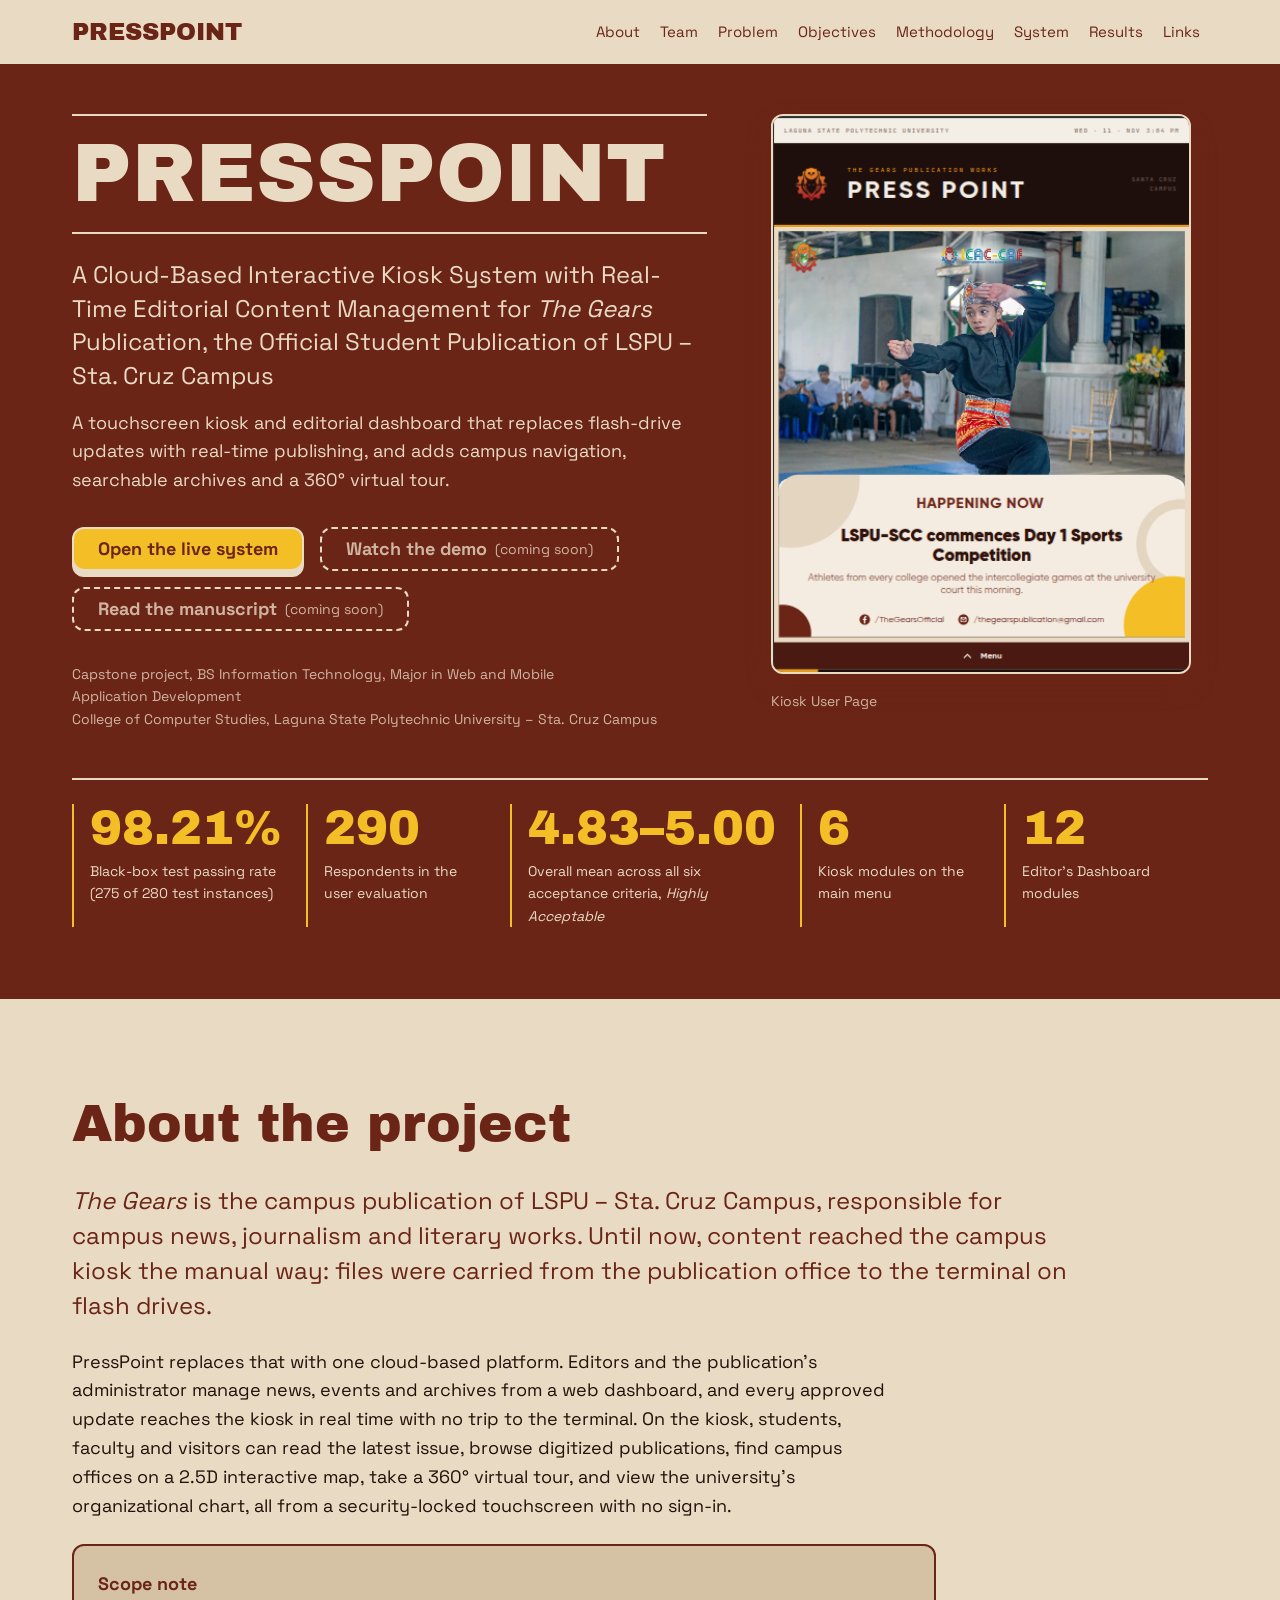
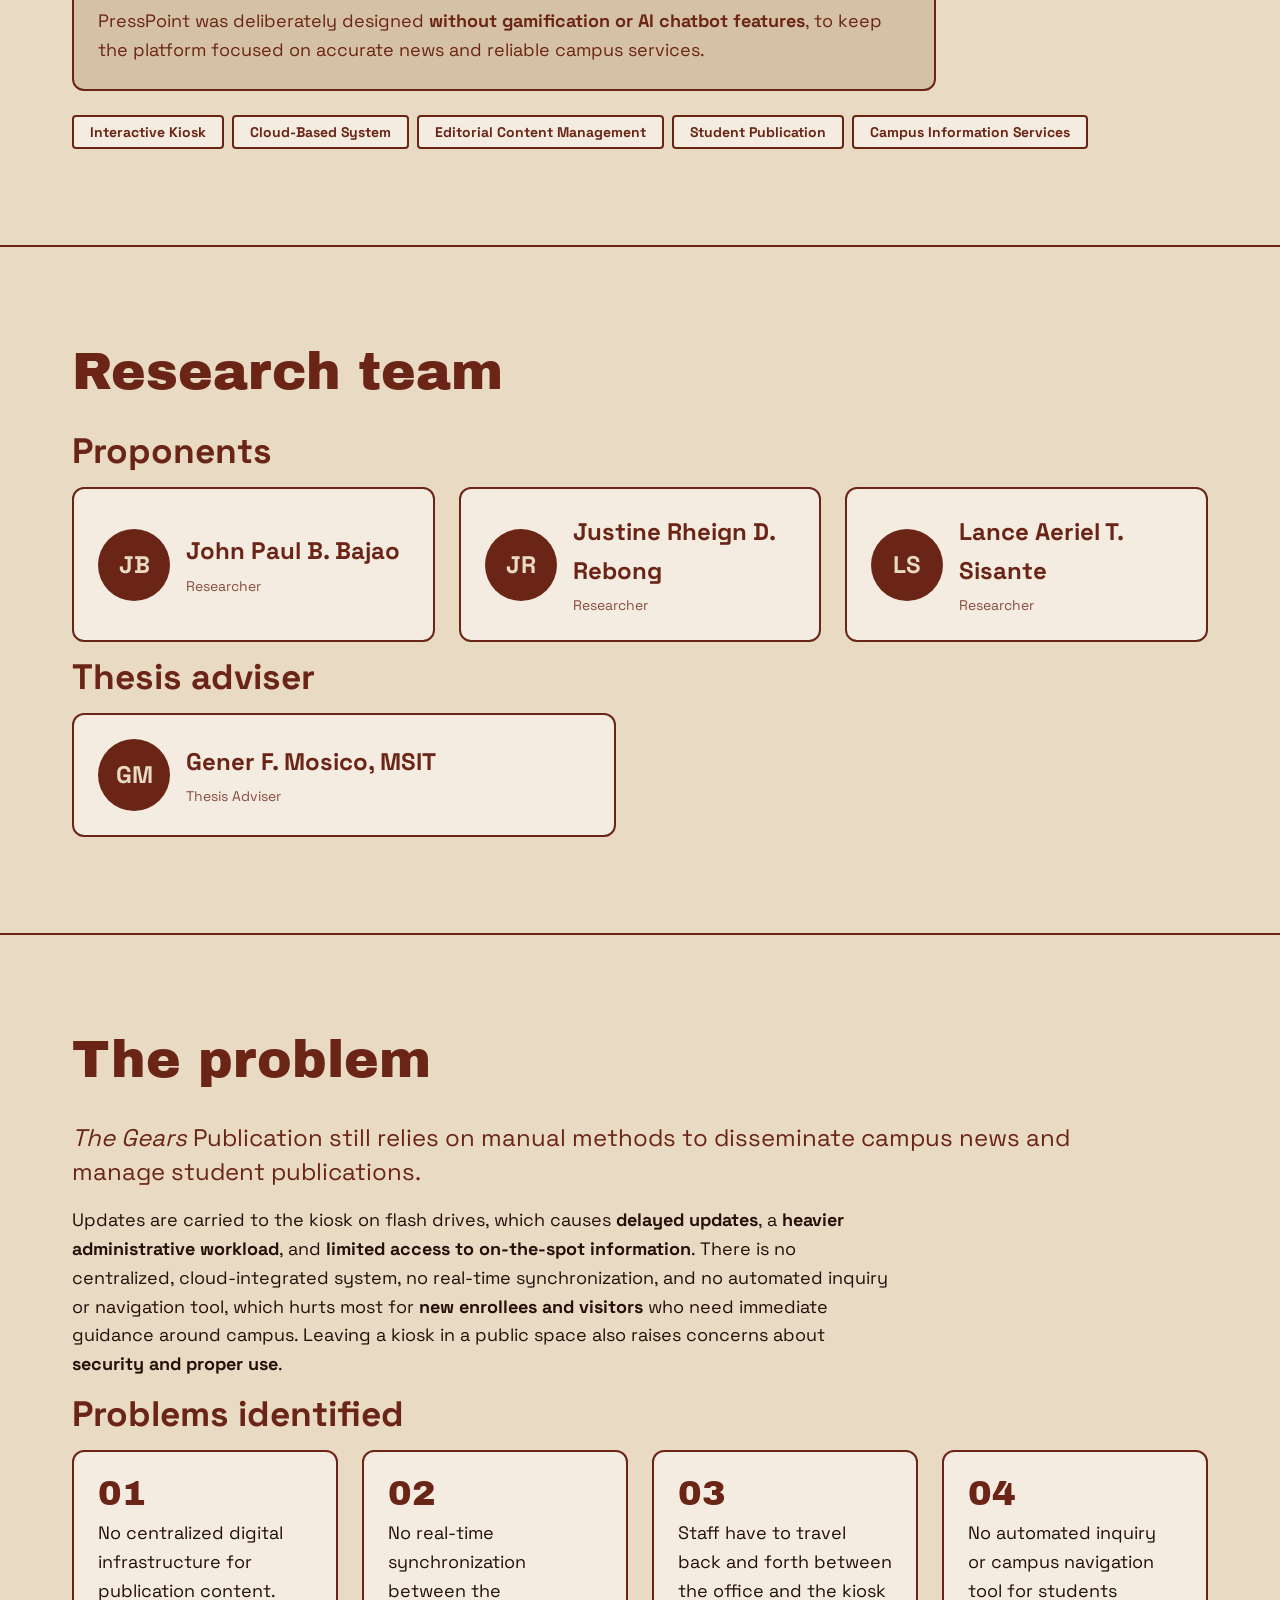
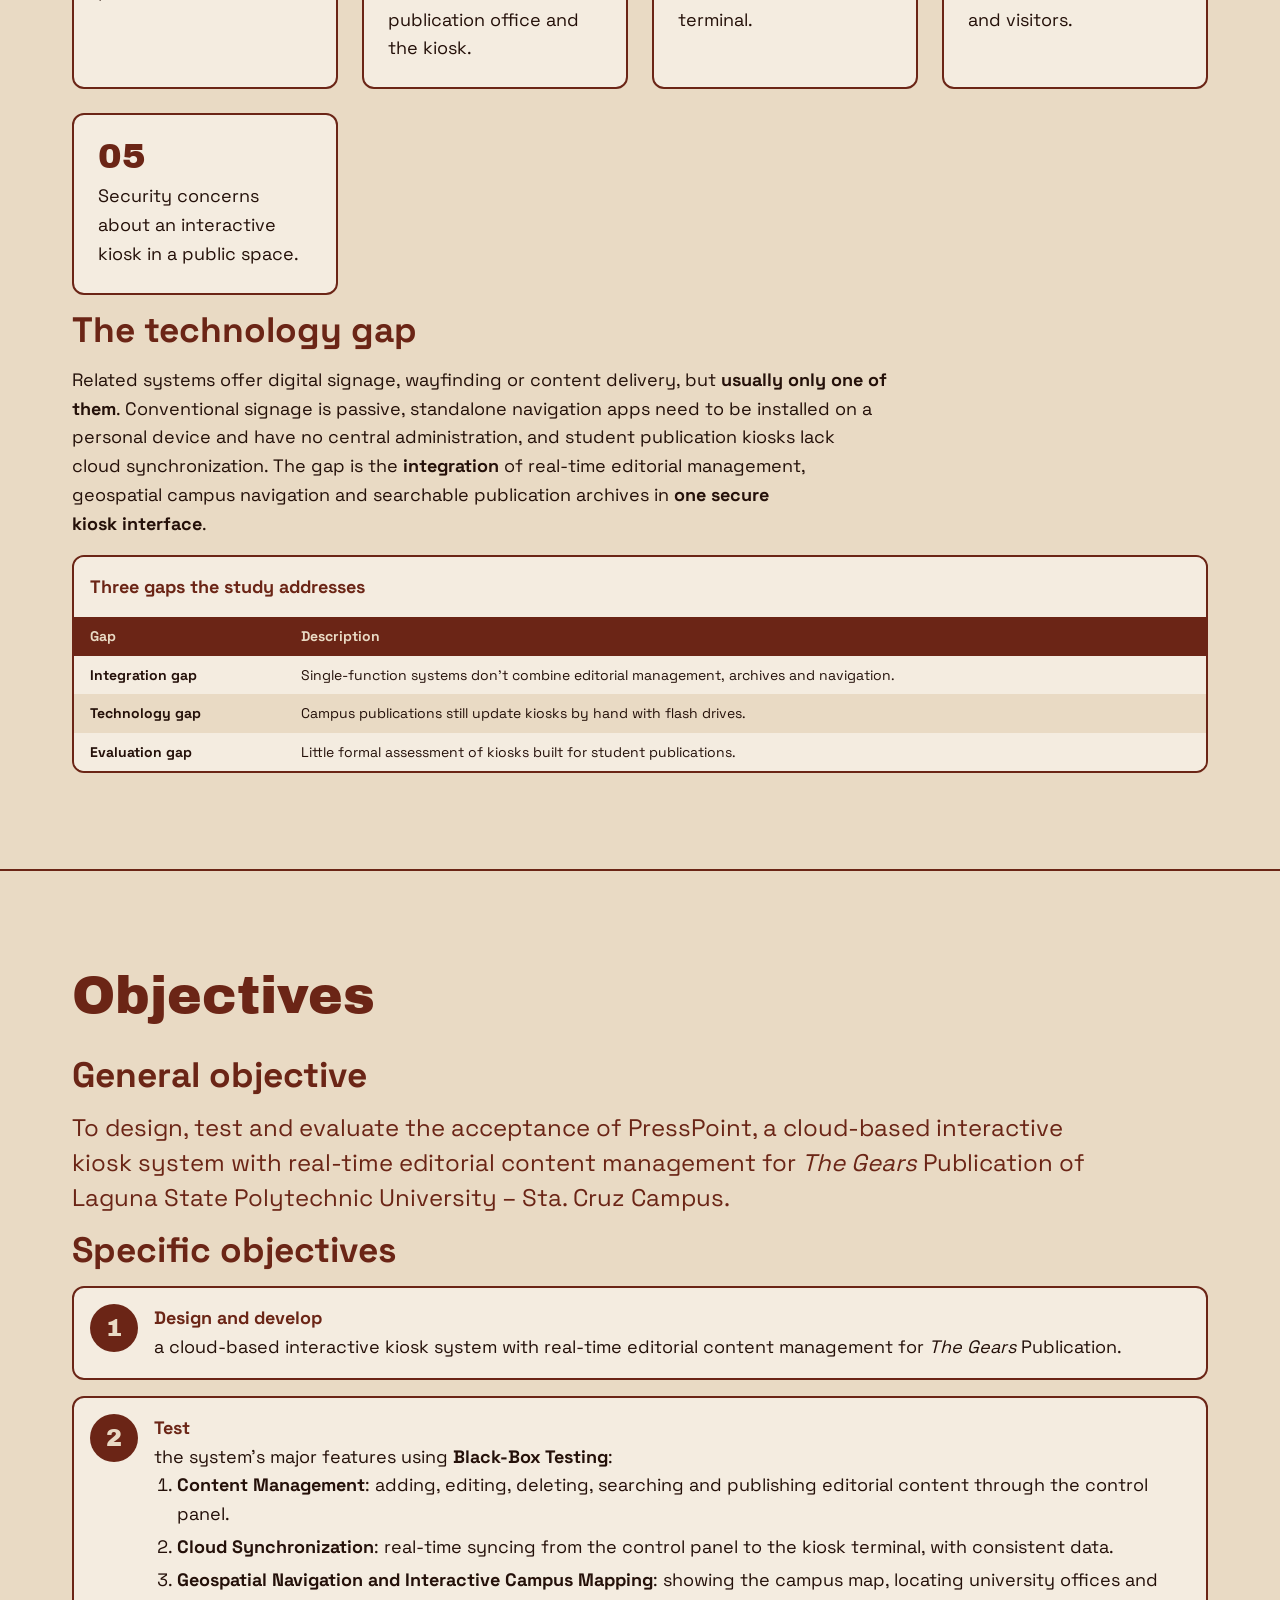
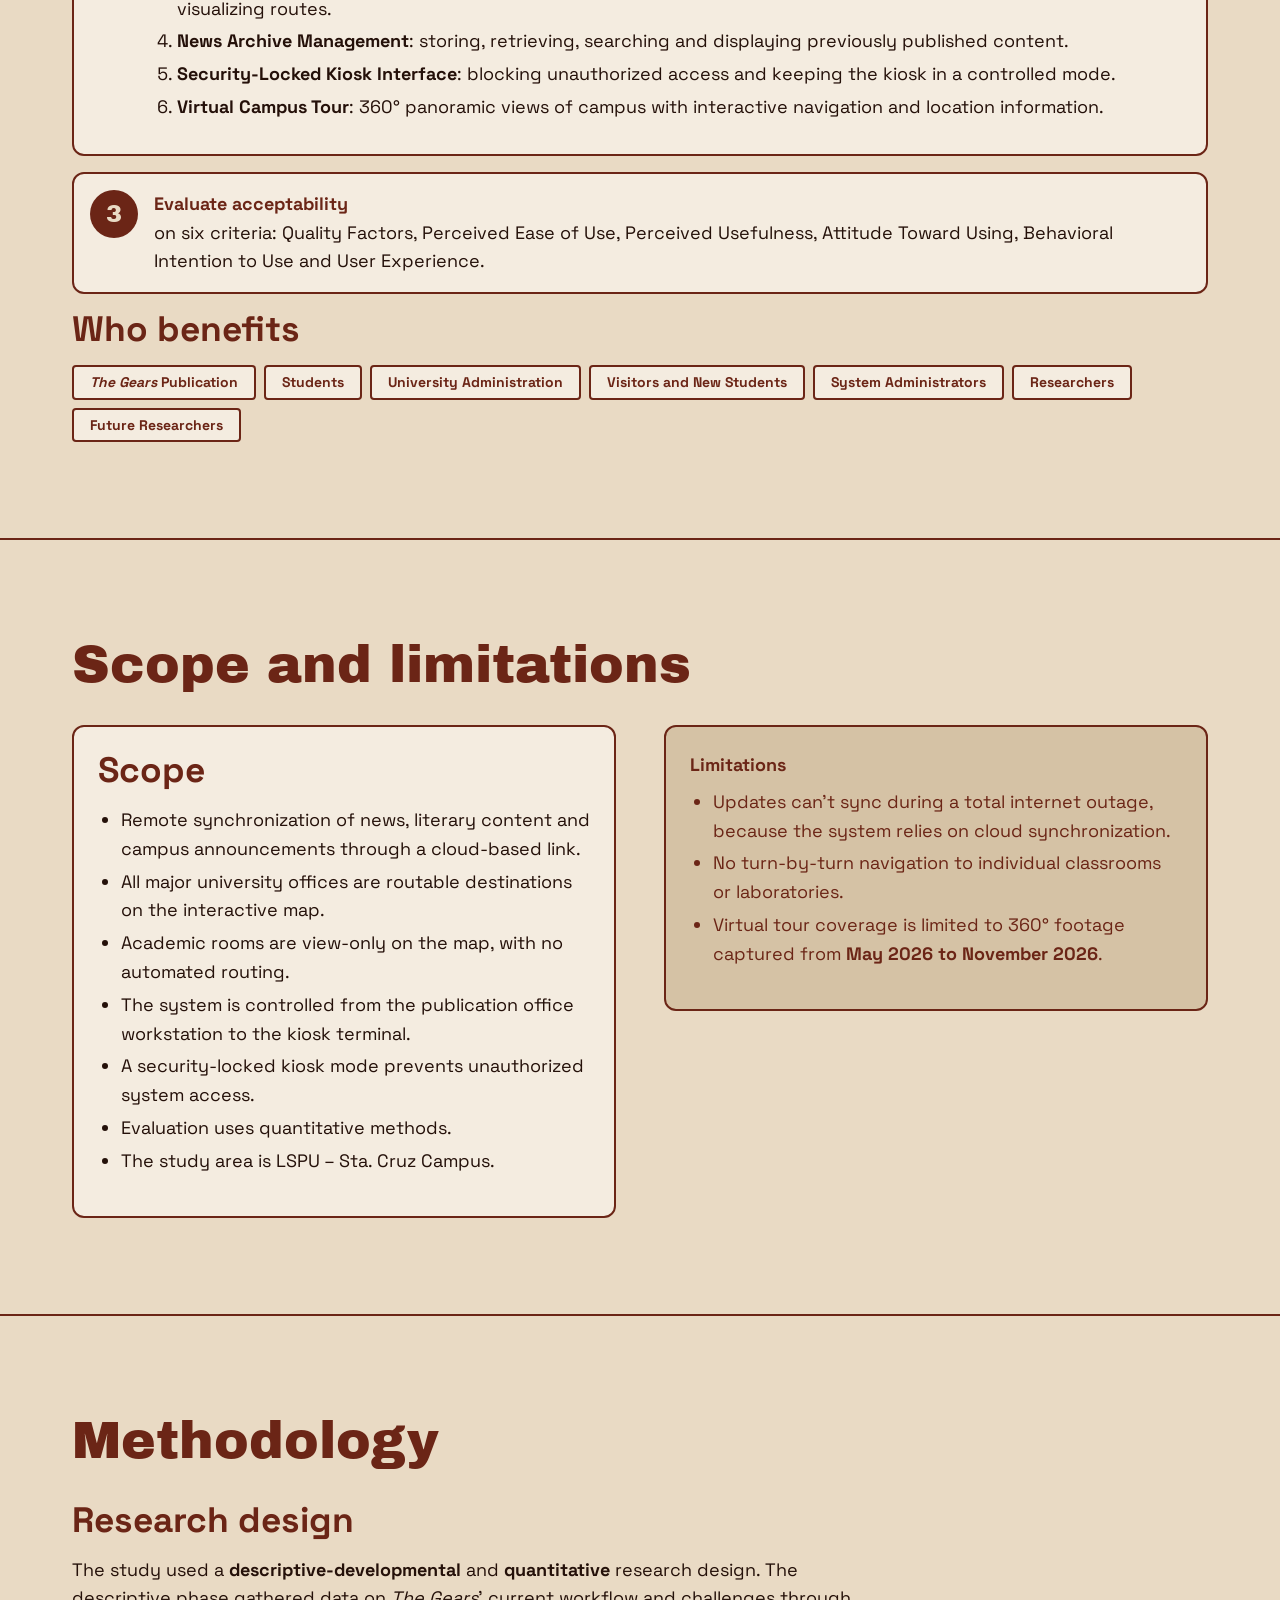
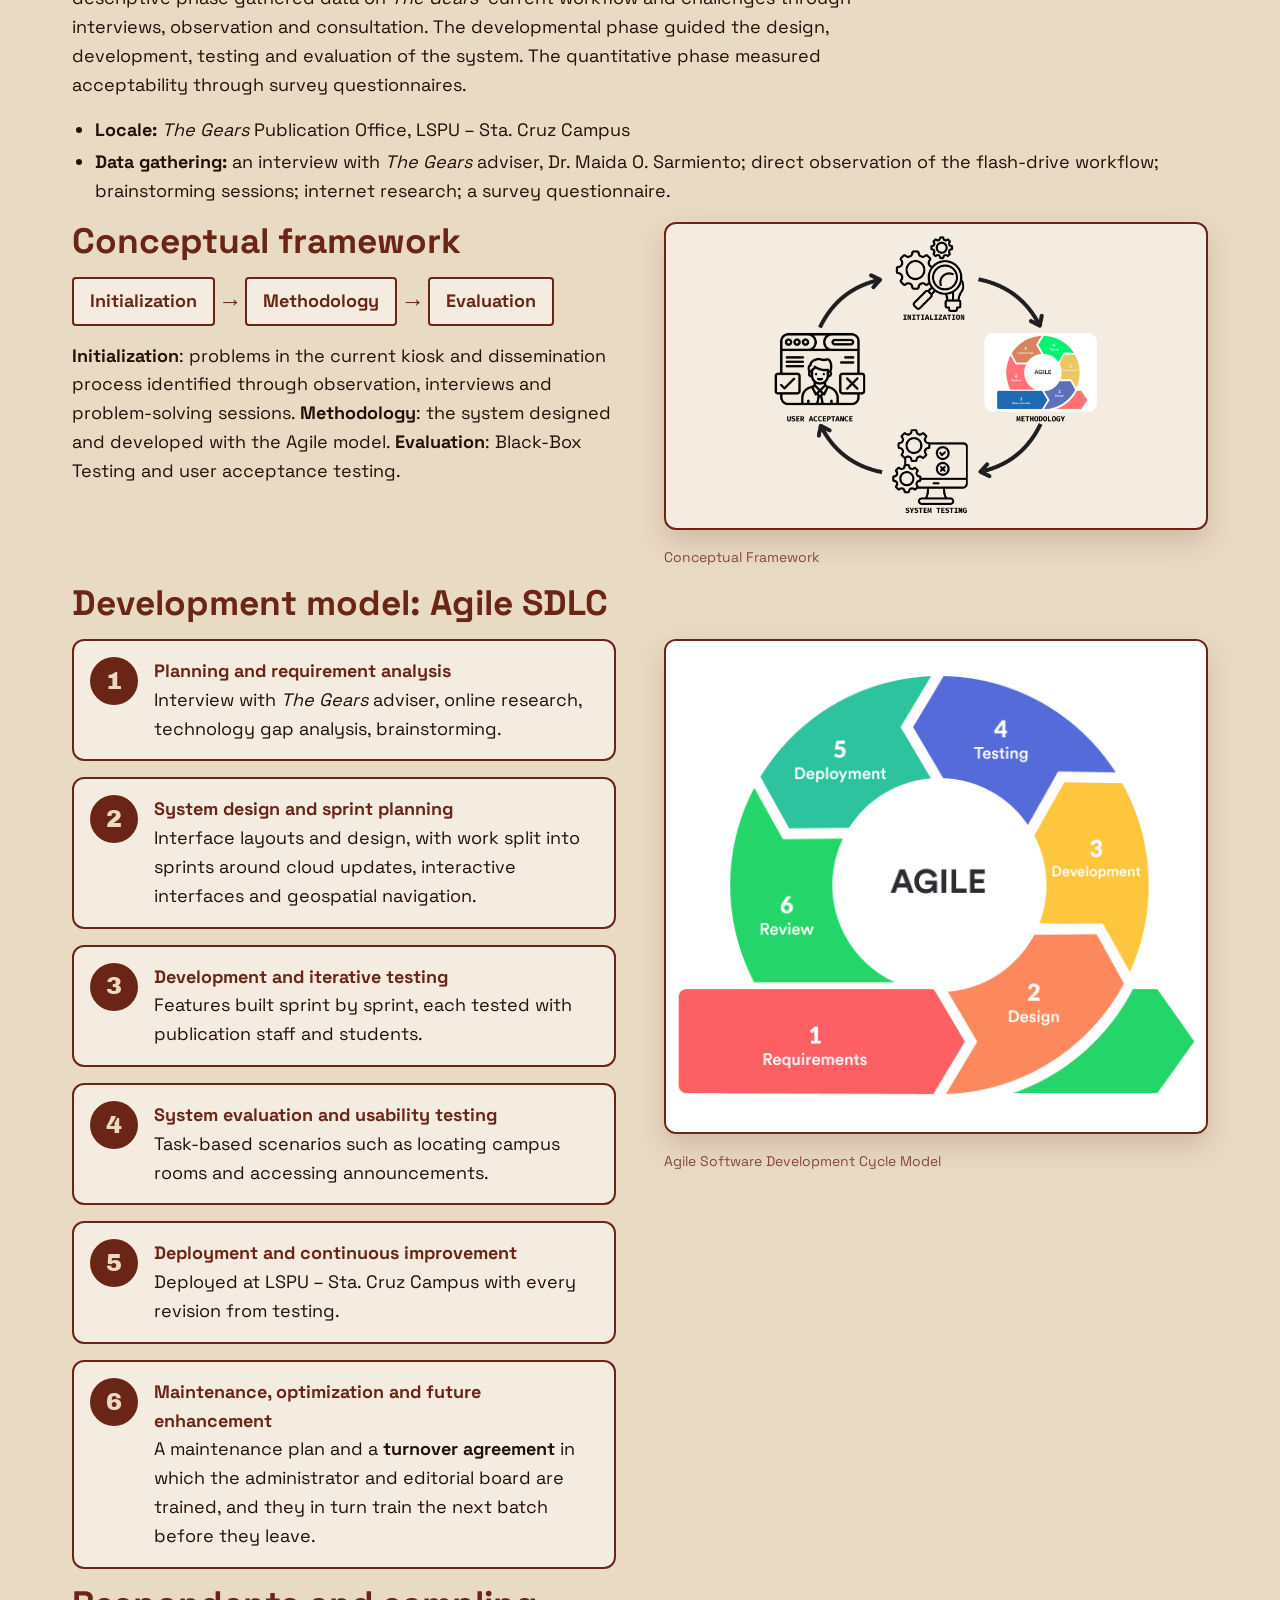
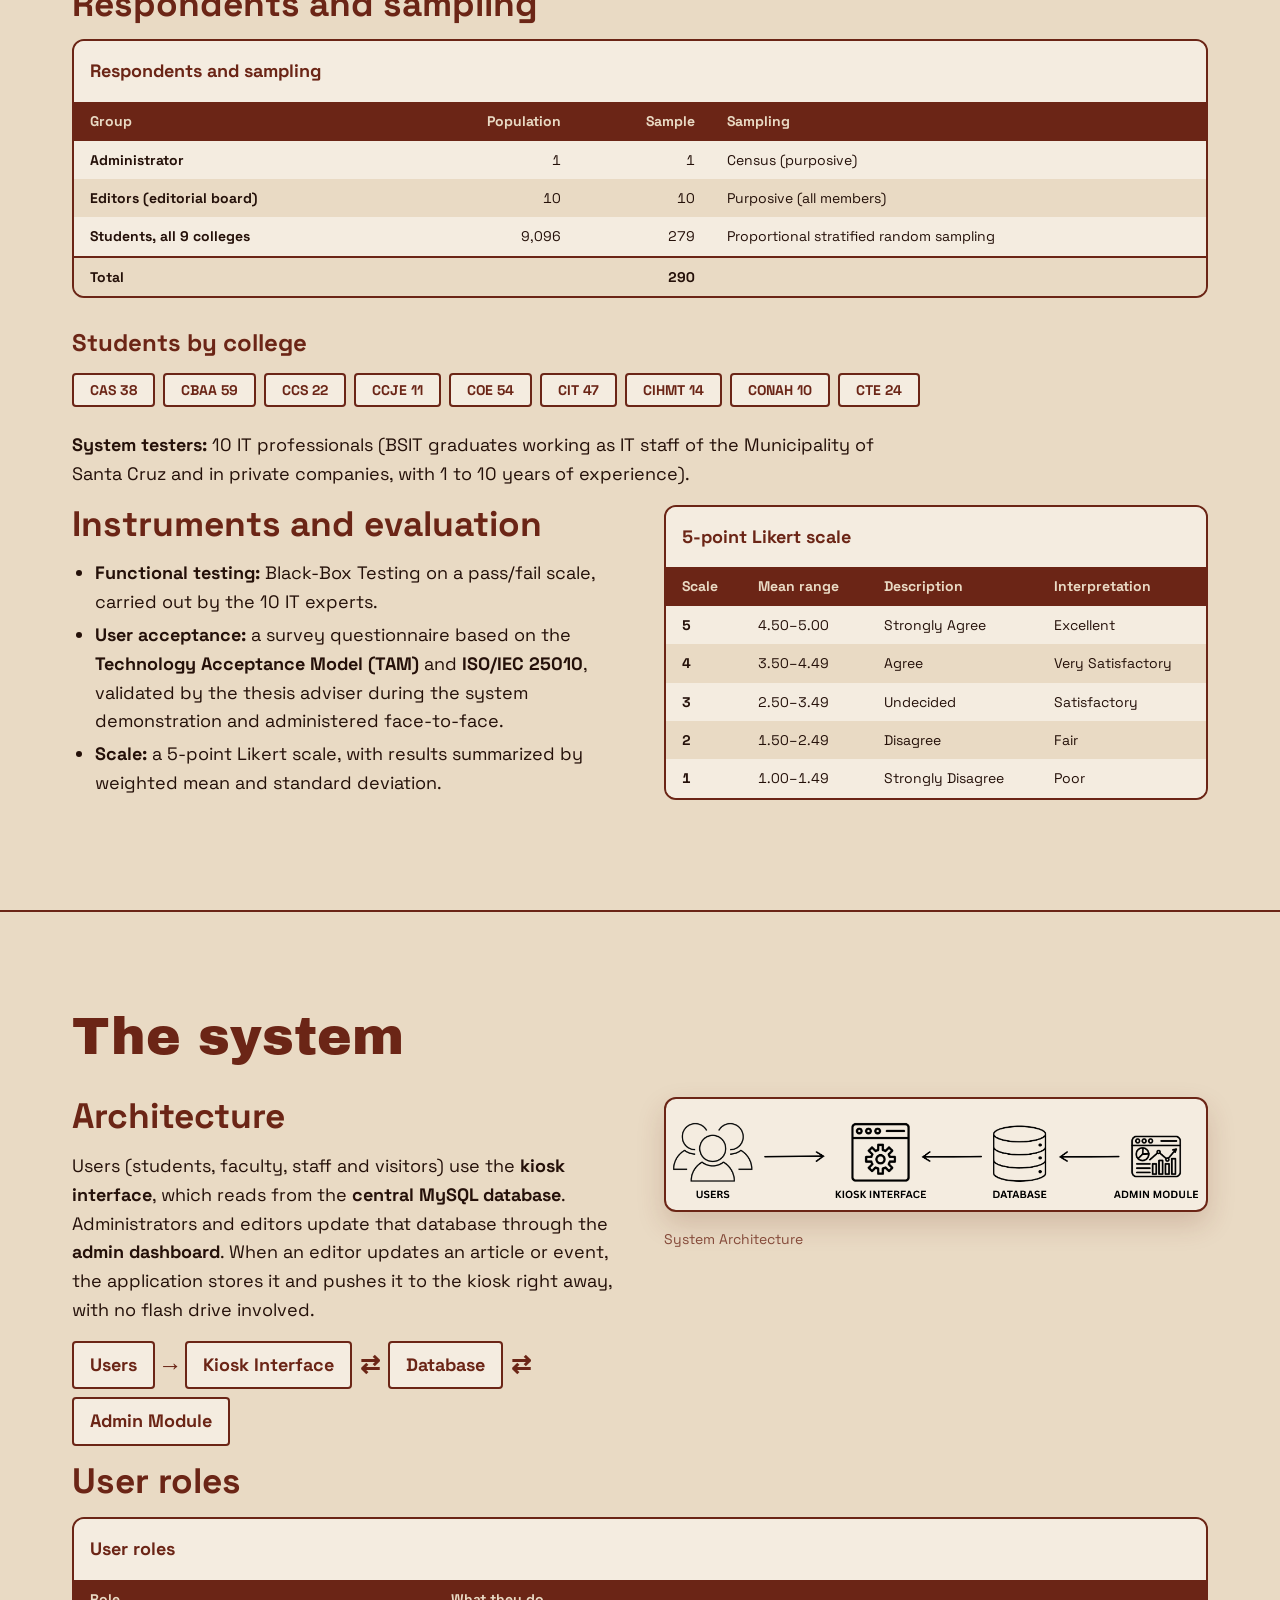
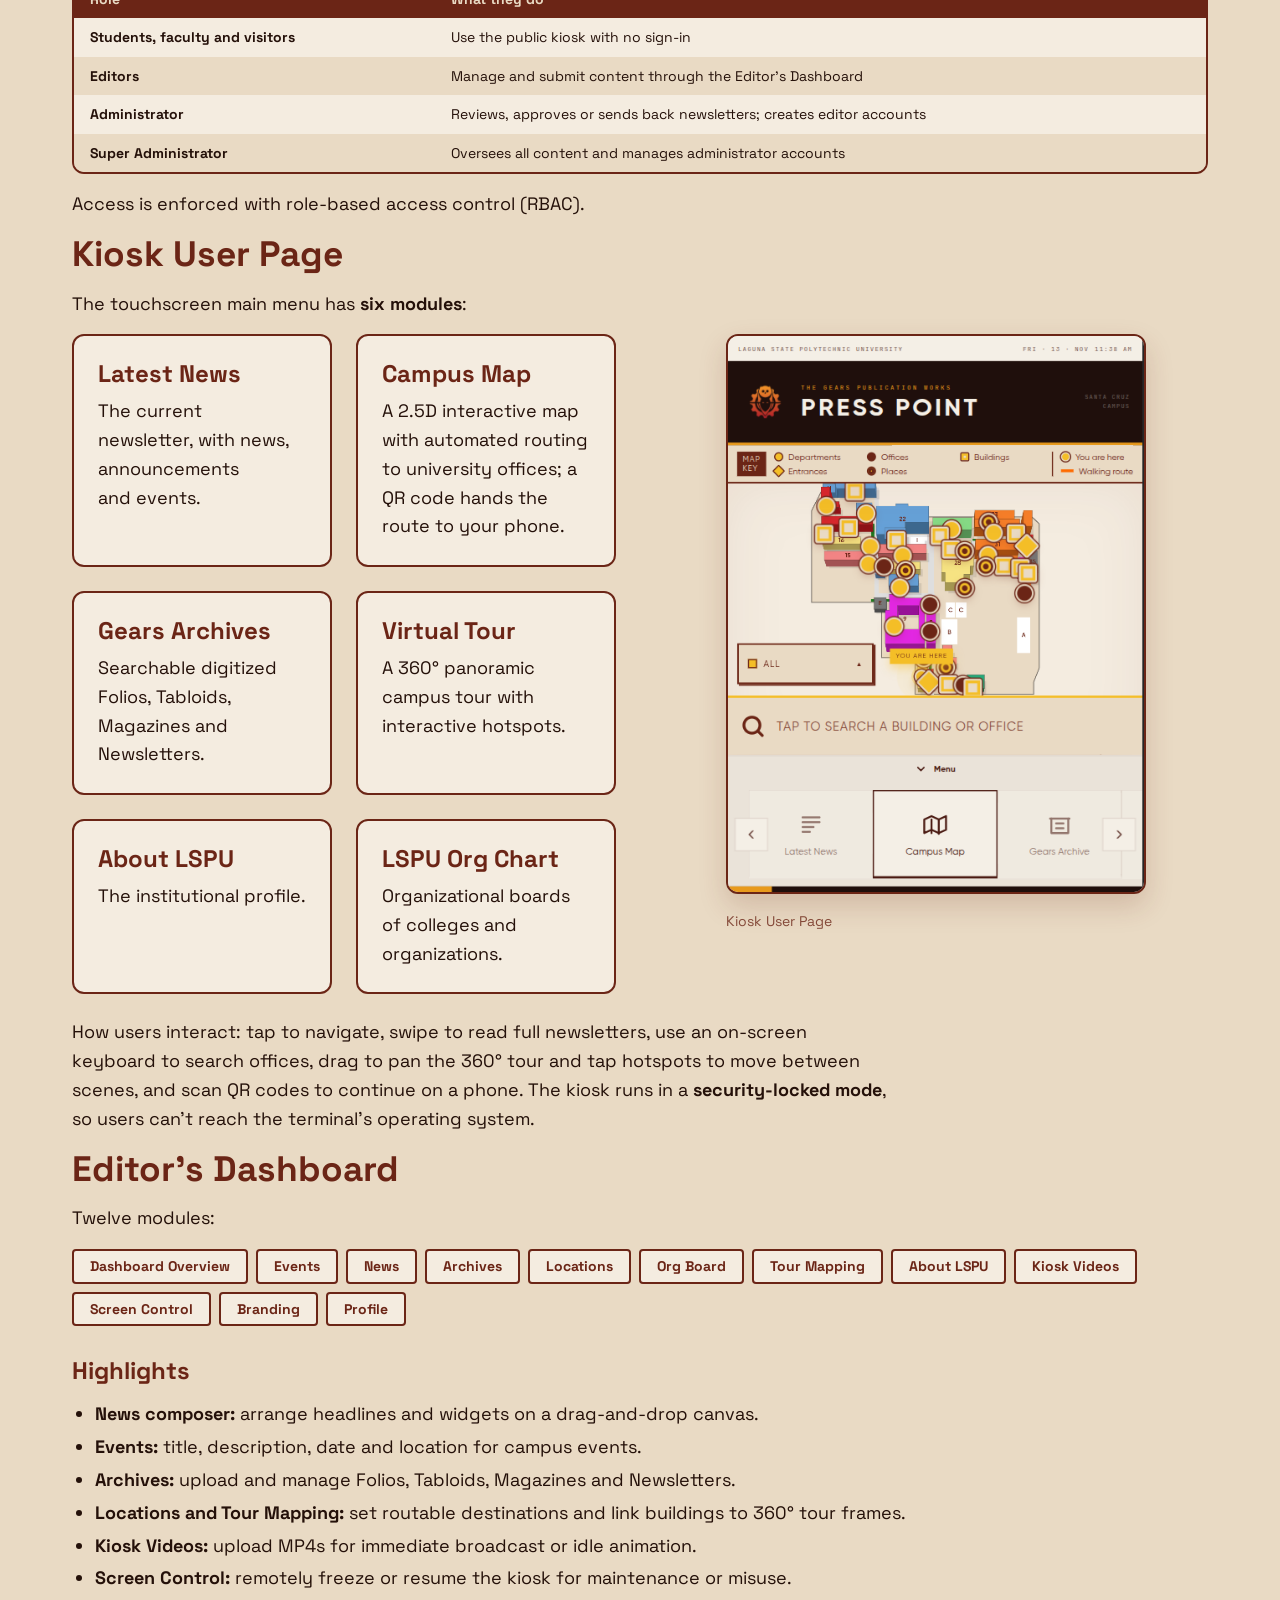
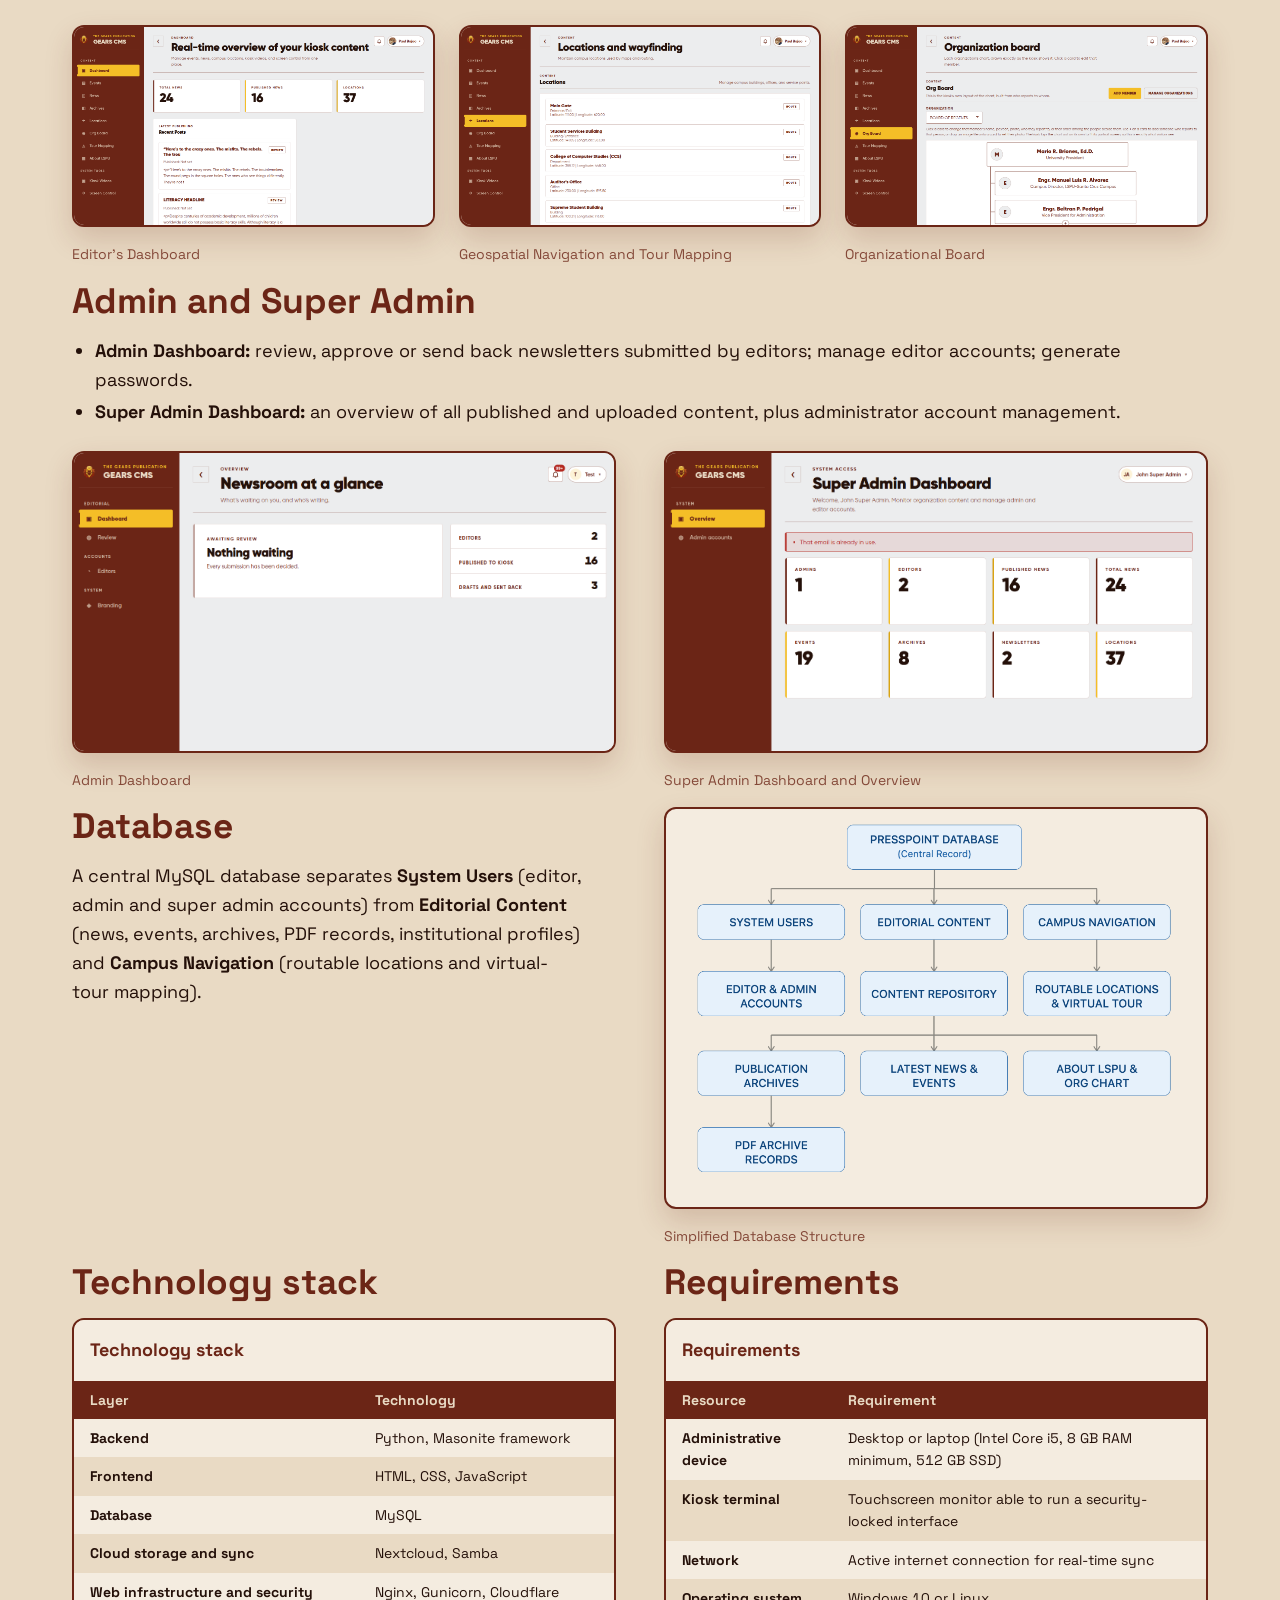
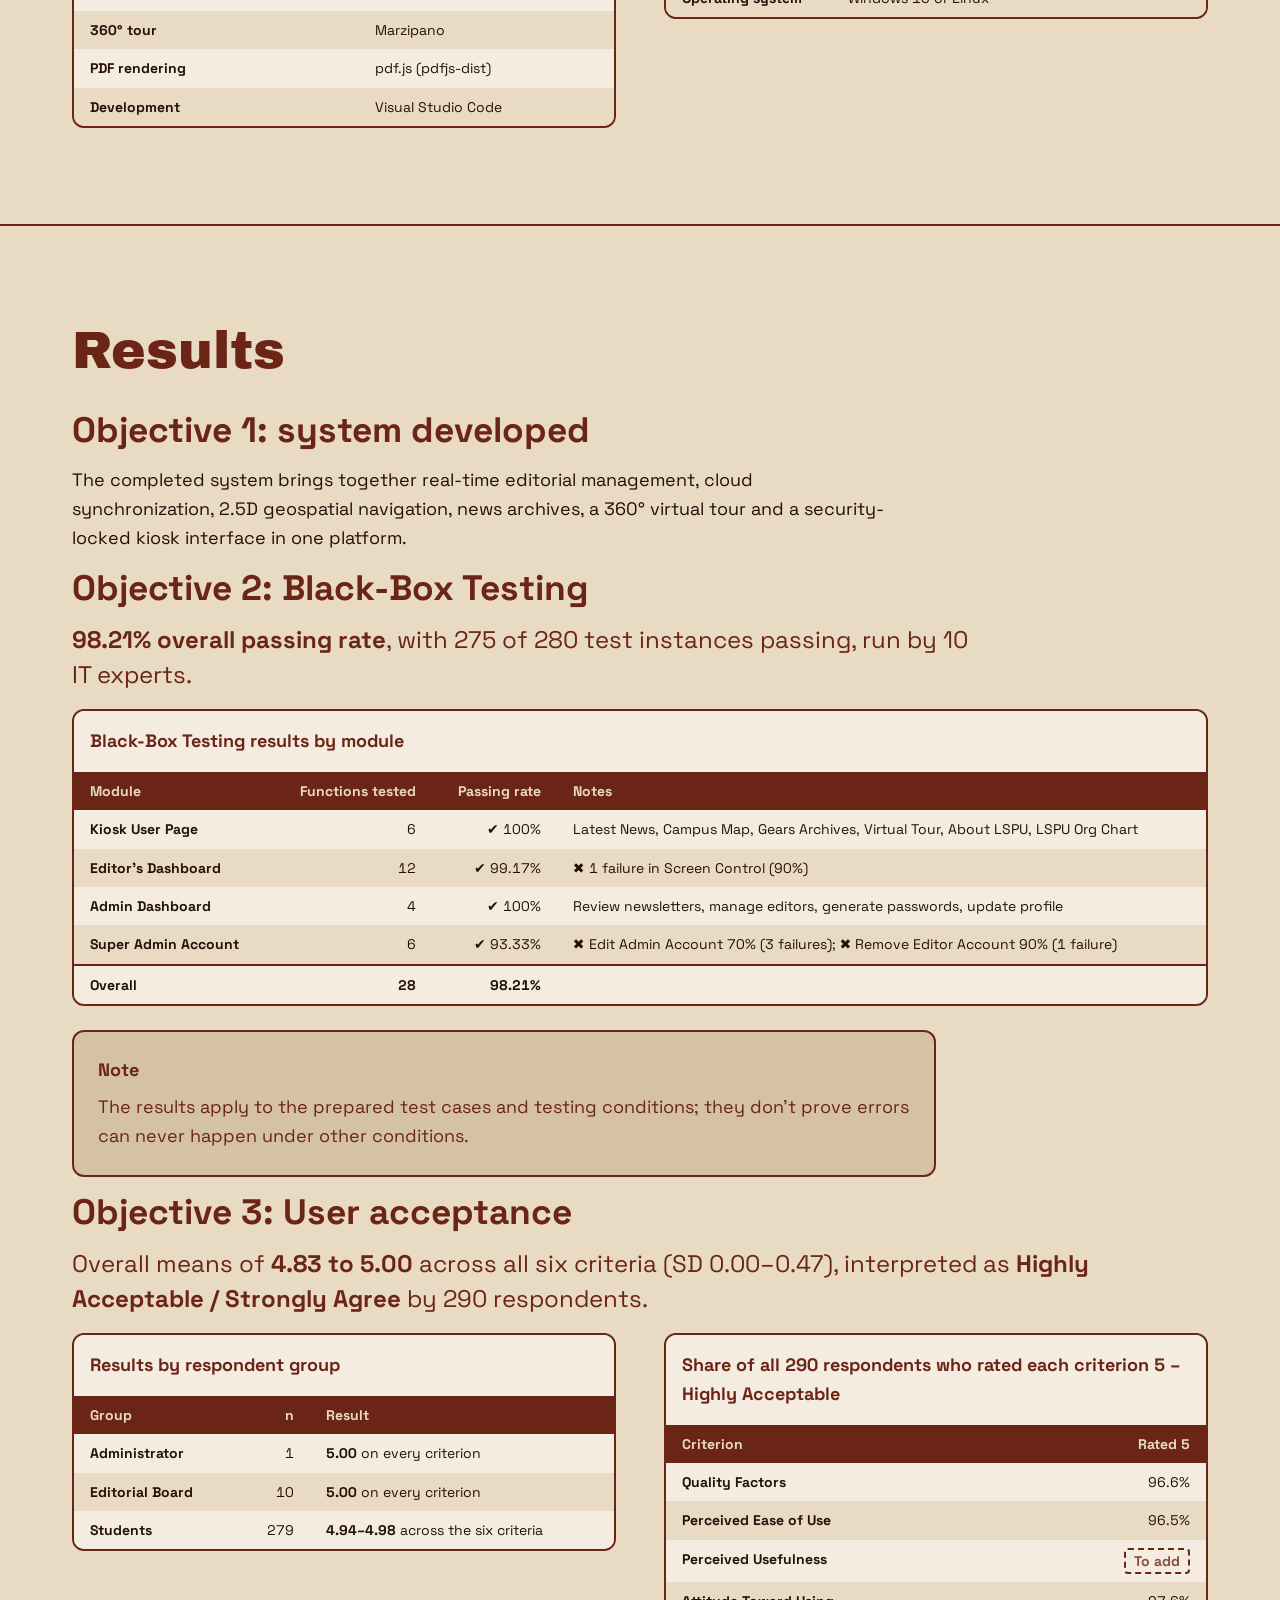
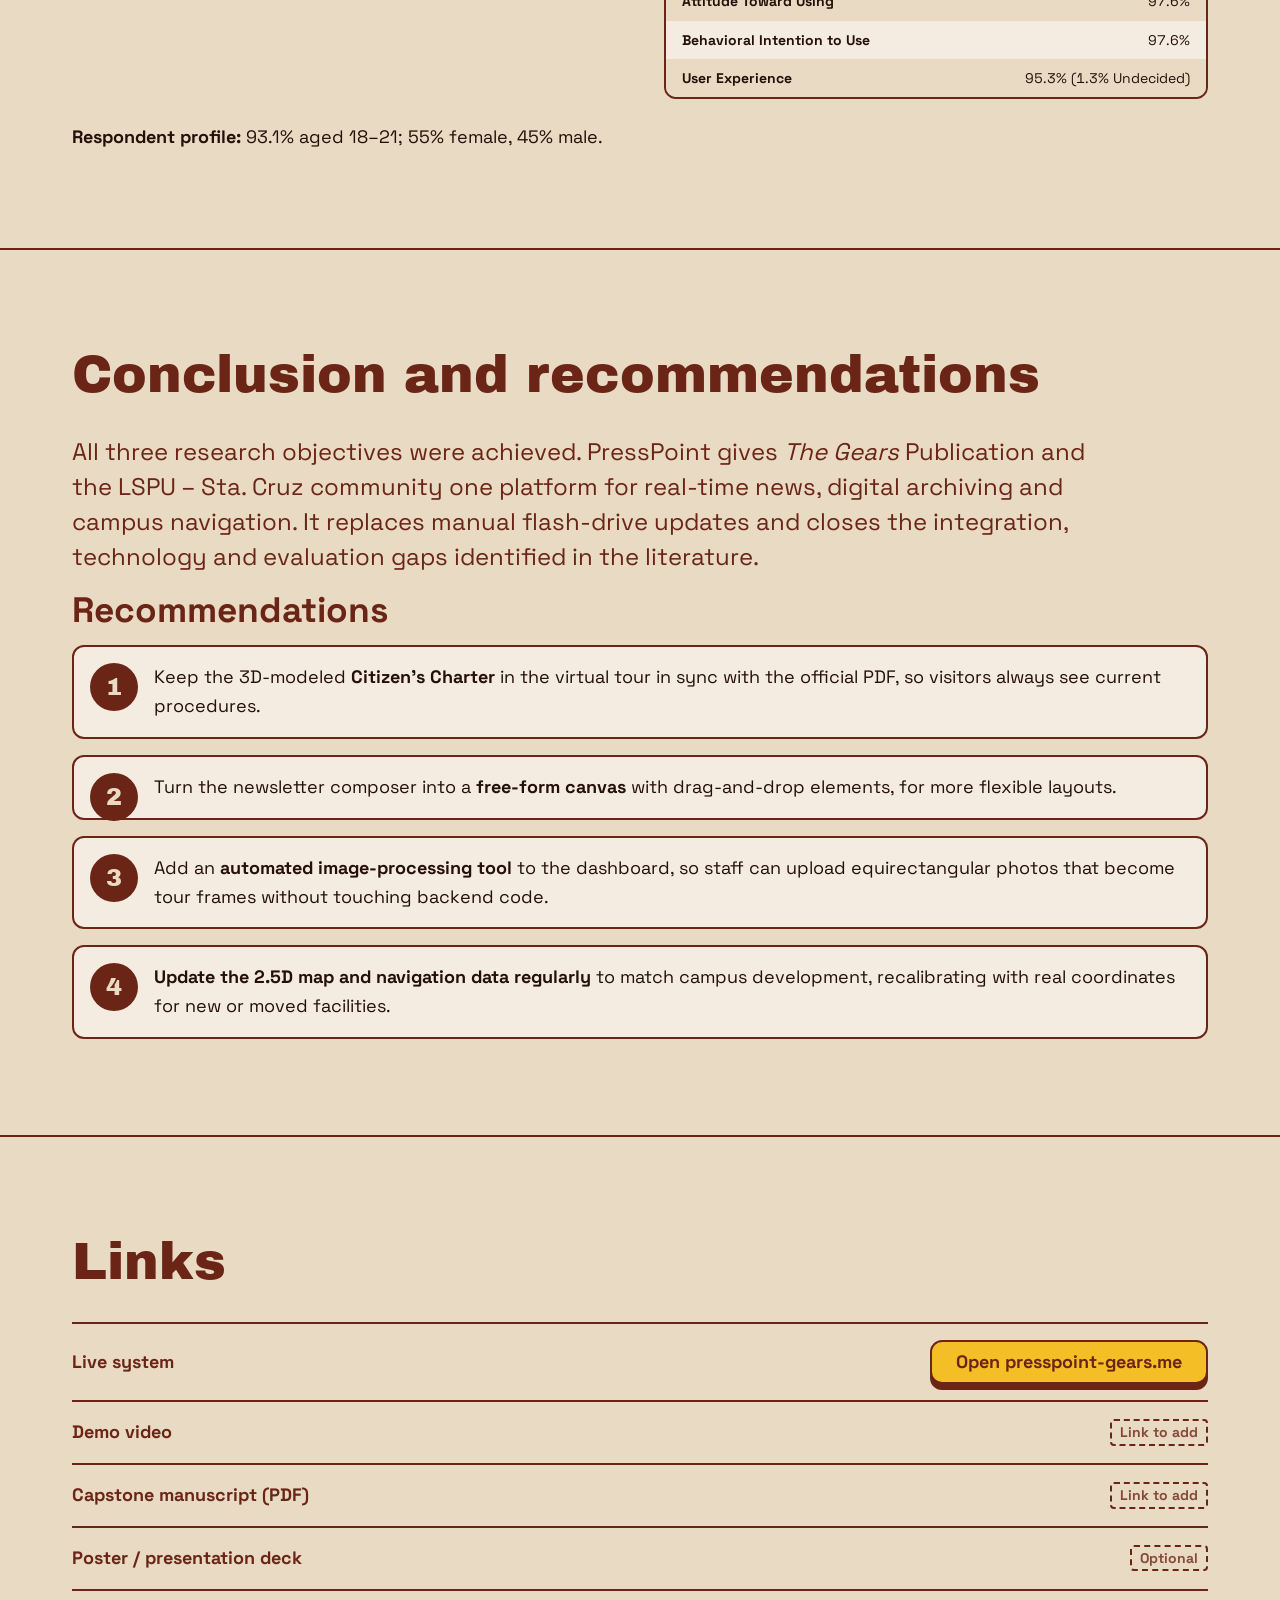
==== commit c1abe558: "All necessary images are added on the page" ====
--- a/index.html
+++ b/index.html
@@ -2,7 +2,7 @@
 <!--
   PressPoint GitHub page
   ------------------------------------------------------------------
-  Content:  README.md  (manuscript is the source of truth)
+  Content:  CONTENT.md  (manuscript is the source of truth)
   Design:   DESIGN.md  (§9 explains the folders and class names)
 
   HOW TO EDIT
@@ -19,6 +19,7 @@
   <meta charset="utf-8">
   <meta name="viewport" content="width=device-width, initial-scale=1">
   <title>PressPoint · Cloud-Based Interactive Kiosk for The Gears</title>
+  <link rel="icon" href="images/gears.png">
   <meta name="description" content="PressPoint is a touchscreen kiosk and editorial dashboard for The Gears Publication of LSPU – Sta. Cruz Campus, with real-time publishing, campus navigation, searchable archives and a 360° virtual tour.">
 
   <!-- Load order matters: tokens → base → components → sections -->
@@ -111,8 +112,7 @@
                alt="PressPoint kiosk main menu showing six module buttons"
                width="768" height="1024"></div> -->
         <div class="figure-placeholder">
-          <span class="figure-placeholder-title">Image to add</span>
-          <span class="figure-placeholder-path">images/hero-kiosk.png</span>
+          <div class="figure-placeholder-frame"><img src="images/hero-kiosk.png" alt="PressPoint kiosk main menu showing six module buttons" width="768" height="1024"></div>
         </div>
         <figcaption class="figure-caption">Kiosk User Page</figcaption>
       </figure>
@@ -239,31 +239,7 @@
           </div>
         </div>
       </div>
-
-      <div>
-        <h3 class="subsection-title">College and university</h3>
-        <ul class="people-list">
-          <li><strong>Research Coordinator:</strong> Mark P. Bernardino, MSCS</li>
-          <li><strong>Associate Dean, CCS:</strong> Mia V. Villarica, D.I.T.</li>
-          <li><strong>Chairperson, Research and Development:</strong> Rosario G. Catapang, PhD, Ffp</li>
-        </ul>
-        <p>
-          <strong>Partner organization:</strong> <em>The Gears</em> Publication, LSPU – Sta. Cruz Campus.
-          Publication adviser: Dr. Maida O. Sarmiento.
-        </p>
-      </div>
-    </div>
-
-    <div class="subsection">
-      <h3 class="subsection-title">Acknowledgements</h3>
-      <p class="quote">
-        The proponents thank God Almighty; their thesis adviser, Gener F. Mosico, for his guidance from
-        conceptualization to completion; the Oral Examination Committee for their insights;
-        <em>The Gears</em> Publication for allowing the study and providing the necessary data and
-        resources; and their families, friends and classmates for their support.
-      </p>
-    </div>
-  </div>
+  </div>  
 </section>
 
 <!-- ===================================================================
@@ -332,22 +308,6 @@
 
     <!-- EDIT (optional): flowchart of the current manual process (Ch. III) beside
          the proposed cloud workflow. Delete this block if you won't use it. -->
-    <div class="subsection layout-split">
-      <figure class="figure">
-        <div class="figure-placeholder">
-          <span class="figure-placeholder-title">Optional image</span>
-          <span class="figure-placeholder-path">images/current-process.png</span>
-        </div>
-        <figcaption class="figure-caption">Current manual process</figcaption>
-      </figure>
-      <figure class="figure">
-        <div class="figure-placeholder">
-          <span class="figure-placeholder-title">Optional image</span>
-          <span class="figure-placeholder-path">images/proposed-process.png</span>
-        </div>
-        <figcaption class="figure-caption">Proposed cloud workflow</figcaption>
-      </figure>
-    </div>
   </div>
 </section>
 
@@ -492,8 +452,7 @@
         <!-- EDIT: image → images/conceptual-framework.png
              alt suggestion: "Conceptual framework: initialization, methodology and evaluation stages" -->
         <div class="figure-placeholder">
-          <span class="figure-placeholder-title">Image to add</span>
-          <span class="figure-placeholder-path">images/conceptual-framework.png</span>
+         <div class="frame-image"><img src="images/conceptual-framework.png" alt="Conceptual framework: initialization, methodology and evaluation stages"></div>
         </div>
         <figcaption class="figure-caption">Conceptual Framework</figcaption>
       </figure>
@@ -522,8 +481,7 @@
           <!-- EDIT: image → images/agile-cycle.png
                alt suggestion: "Agile cycle of six stages from planning to maintenance" -->
           <div class="figure-placeholder">
-            <span class="figure-placeholder-title">Image to add</span>
-            <span class="figure-placeholder-path">images/agile-cycle.png</span>
+            <div class="frame-image"><img src="images/agile-cycle.png" alt="Agile cycle of six stages from planning to maintenance"></div>
           </div>
           <figcaption class="figure-caption">Agile Software Development Cycle Model</figcaption>
         </figure>
@@ -641,8 +599,7 @@
         <!-- EDIT: image → images/architecture.png
              alt suggestion: "Users reach the kiosk interface, which shares a database with the admin module" -->
         <div class="figure-placeholder">
-          <span class="figure-placeholder-title">Image to add</span>
-          <span class="figure-placeholder-path">images/architecture.png</span>
+          <span class="figure-placeholder-title"><img src="images/architecture.png" alt="system architecture"></span>
         </div>
         <figcaption class="figure-caption">System Architecture</figcaption>
       </figure>
@@ -691,8 +648,7 @@
           <!-- EDIT: image → images/kiosk-user-page.png (768 × 1024)
                alt suggestion: "Kiosk main menu showing six module buttons" -->
           <div class="figure-placeholder">
-            <span class="figure-placeholder-title">Image to add</span>
-            <span class="figure-placeholder-path">images/kiosk-user-page.png</span>
+            <span class="figure-placeholder-path"><img src="images/kiosk-user-page.png" alt="Kiosk main menu showing six module buttons"></span>
           </div>
           <figcaption class="figure-caption">Kiosk User Page</figcaption>
         </figure>
@@ -740,17 +696,15 @@
         <li>
           <figure class="figure">
             <div class="figure-placeholder">
-              <span class="figure-placeholder-title">Image to add</span>
-              <span class="figure-placeholder-path">images/editor-dashboard.png</span>
+              <span class="figure-placeholder-path"><img src="images/editor-dashboard.png" alt="Editor's dashboard"></span>
             </div>
-            <figcaption class="figure-caption">Editor’s Dashboard</figcaption>
+            <figcaption class="figure-caption">Editor's Dashboard</figcaption>
           </figure>
         </li>
         <li>
           <figure class="figure">
             <div class="figure-placeholder">
-              <span class="figure-placeholder-title">Image to add</span>
-              <span class="figure-placeholder-path">images/geospatial-navigation.png</span>
+              <span class="figure-placeholder-path"><img src="images/geospatial-navigation.png" alt="Geospatial navigation and tour mapping"></span>
             </div>
             <figcaption class="figure-caption">Geospatial Navigation and Tour Mapping</figcaption>
           </figure>
@@ -758,8 +712,7 @@
         <li>
           <figure class="figure">
             <div class="figure-placeholder">
-              <span class="figure-placeholder-title">Image to add</span>
-              <span class="figure-placeholder-path">images/org-board.png</span>
+              <span class="figure-placeholder-path"><img src="images/org-board.png" alt="Organizational Board"></span>
             </div>
             <figcaption class="figure-caption">Organizational Board</figcaption>
           </figure>
@@ -778,15 +731,13 @@
       <div class="layout-split space-above">
         <figure class="figure">
           <div class="figure-placeholder">
-            <span class="figure-placeholder-title">Image to add</span>
-            <span class="figure-placeholder-path">images/admin-dashboard.png</span>
+            <span class="figure-placeholder-path"><img src="images/admin-dashboard.png" alt="Admin Dashboard"></span>
           </div>
           <figcaption class="figure-caption">Admin Dashboard</figcaption>
         </figure>
         <figure class="figure">
           <div class="figure-placeholder">
-            <span class="figure-placeholder-title">Image to add</span>
-            <span class="figure-placeholder-path">images/super-admin.png</span>
+            <span class="figure-placeholder-path"><img src="images/super-admin.png" alt="Super Admin Dashboard and Overview"></span>
           </div>
           <figcaption class="figure-caption">Super Admin Dashboard and Overview</figcaption>
         </figure>
@@ -807,8 +758,7 @@
       <figure class="figure">
         <!-- EDIT: image → images/database.png -->
         <div class="figure-placeholder">
-          <span class="figure-placeholder-title">Image to add</span>
-          <span class="figure-placeholder-path">images/database.png</span>
+          <span class="figure-placeholder-path"><img src="images/database.png" alt="Simplified Database Structure"></span>
         </div>
         <figcaption class="figure-caption">Simplified Database Structure</figcaption>
       </figure>
@@ -944,7 +894,7 @@
             <tbody>
               <tr><th scope="row">Quality Factors</th><td class="number">96.6%</td></tr>
               <tr><th scope="row">Perceived Ease of Use</th><td class="number">96.5%</td></tr>
-              <!-- EDIT: Perceived Usefulness percentage (missing from README §9.3) -->
+              <!-- EDIT: Perceived Usefulness percentage (missing from CONTENT.md §9.3) -->
               <tr><th scope="row">Perceived Usefulness</th><td class="number"><span class="pending">To add</span></td></tr>
               <tr><th scope="row">Attitude Toward Using</th><td class="number">97.6%</td></tr>
               <tr><th scope="row">Behavioral Intention to Use</th><td class="number">97.6%</td></tr>
@@ -957,17 +907,6 @@
       <p class="space-above">
         <strong>Respondent profile:</strong> 93.1% aged 18–21; 55% female, 45% male.
       </p>
-
-      <figure class="figure space-above-large">
-        <!-- EDIT: image → images/evaluation-photo.jpg
-             alt: describe who is shown and what they're doing, e.g.
-             "Students answering the survey beside the PressPoint kiosk" -->
-        <div class="figure-placeholder">
-          <span class="figure-placeholder-title">Image to add</span>
-          <span class="figure-placeholder-path">images/evaluation-photo.jpg</span>
-        </div>
-        <figcaption class="figure-caption">Face-to-face evaluation</figcaption>
-      </figure>
     </div>
   </div>
 </section>
--- a/styles/tokens.css
+++ b/styles/tokens.css
@@ -1,6 +1,6 @@
 /* Hallmark · checked: 2026-11-09 · genre: editorial (inferred)
  * floor: 0 FAIL · fixed: 12 (19, 30a, 34, 49, 50, 54, 55b, 63, 64, 67, 69, 71) · structural: printed (8, 44c, 58, 59)
- * copy: verbatim · the copy is the EW03 capstone manuscript, which README.md says is the source of truth
+ * copy: verbatim · the copy is the EW03 capstone manuscript, which CONTENT.md says is the source of truth
  * built: the project · redesign: polish · v2.0.0 */
 /* Hallmark · waive 26b · no form controls and no aria-disabled anywhere · every PressPoint button is a link or the menu toggle */
 /* Hallmark · answered F20 · the third hero button sits alone until the demo and manuscript links exist and the pending notes go */
--- a/styles/base.css
+++ b/styles/base.css
@@ -96,7 +96,7 @@
   font-weight: 400;
 }
 
-.subsection { margin-top: var(--s-6); }
+.subsection { margin-top: var(--s-3); }
 .subsection-title { margin-bottom: var(--s-3); }
 
 .lead {
@@ -175,4 +175,4 @@
 
 @media (min-width: 1024px) {
   .layout-split { grid-template-columns: minmax(0, 1fr) minmax(0, 1fr); gap: var(--s-6); }
-}
+}
--- a/styles/content/content.css
+++ b/styles/content/content.css
@@ -176,6 +176,18 @@
   font-size: var(--text-sm);
   overflow-wrap: anywhere;
 }
+/* Once a real image is inside the placeholder, let it fill the box edge to edge. */
+.figure-placeholder:has(img) {
+  display: block;
+  aspect-ratio: auto;
+  padding: 0;
+  overflow: hidden;
+  border: var(--border-rule);
+  box-shadow: var(--shadow-lift);
+  background: var(--surface-raised);
+}
+.figure-placeholder:has(img) > * { display: block; }
+.figure-placeholder img { width: 100%; height: auto; }
 .surface-brand .figure-placeholder {
   border-color: var(--ink-invert);
   background: var(--surface-brand-hover);
